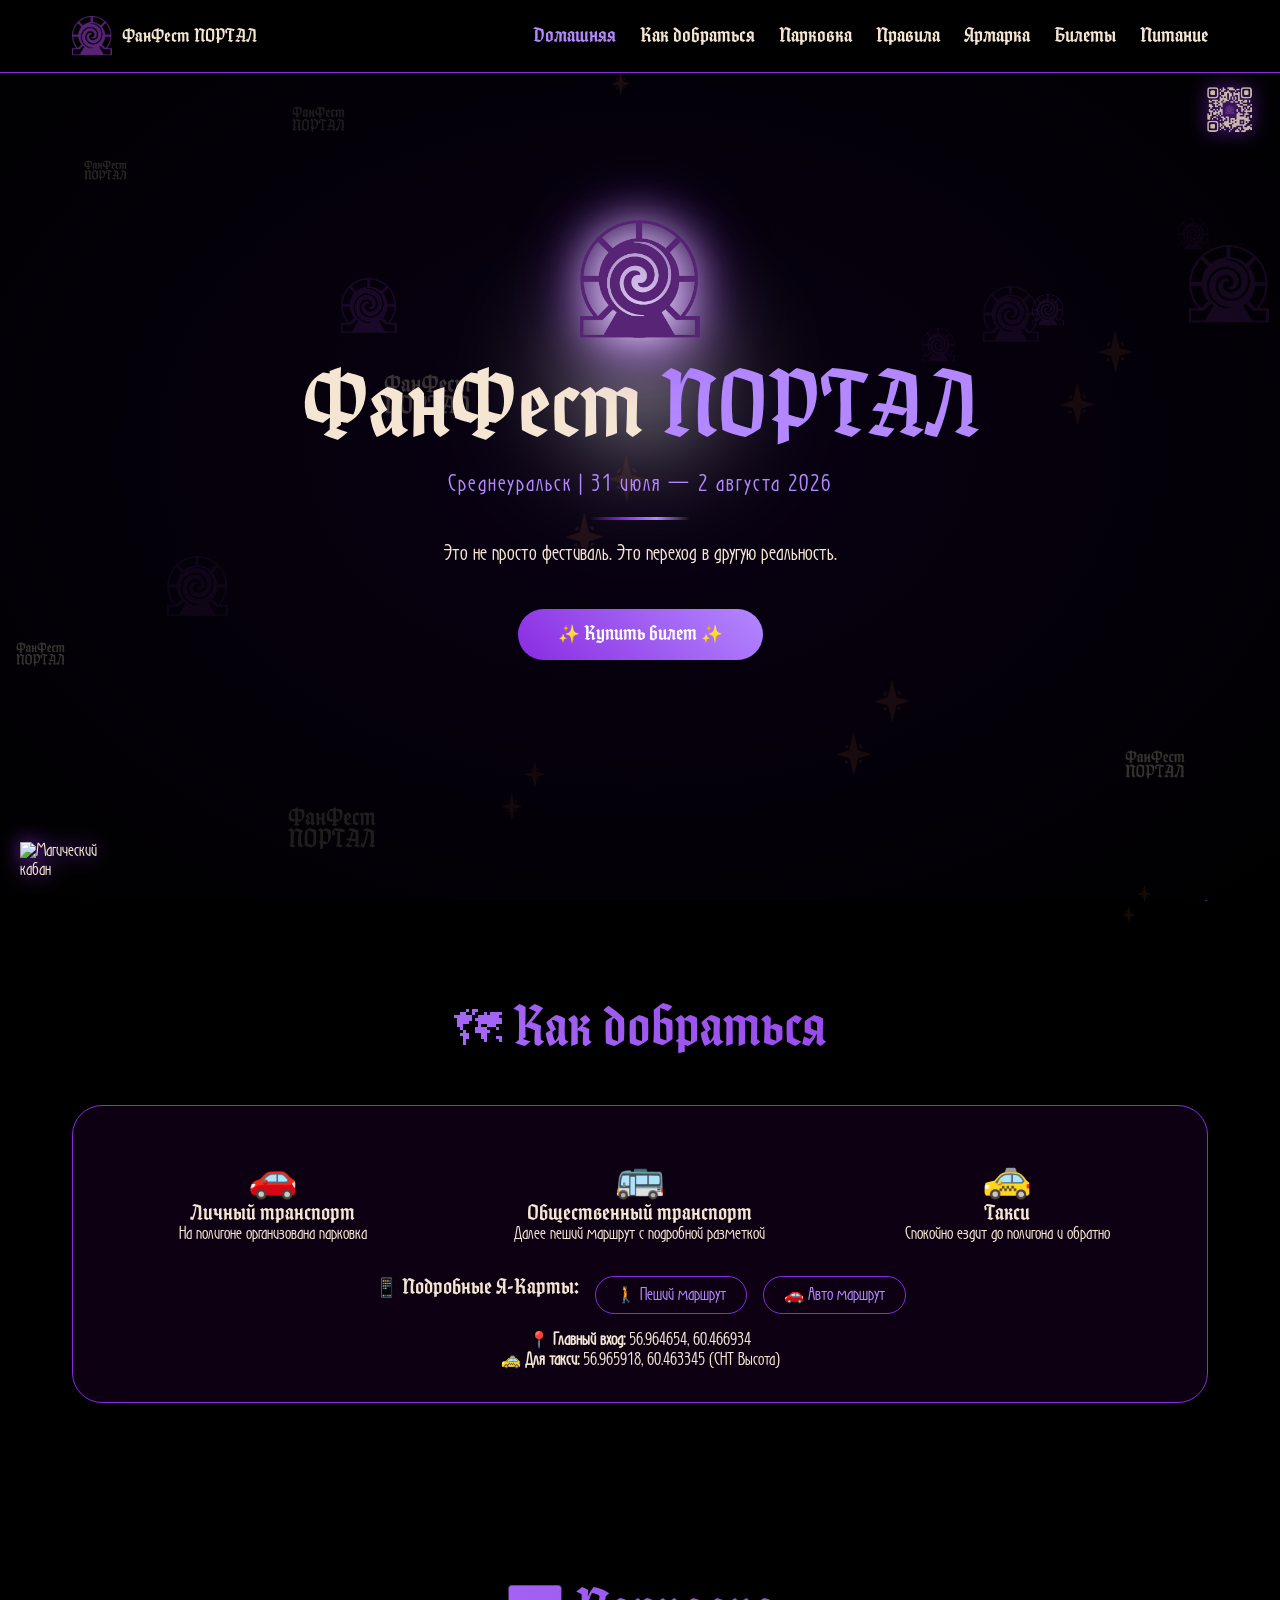
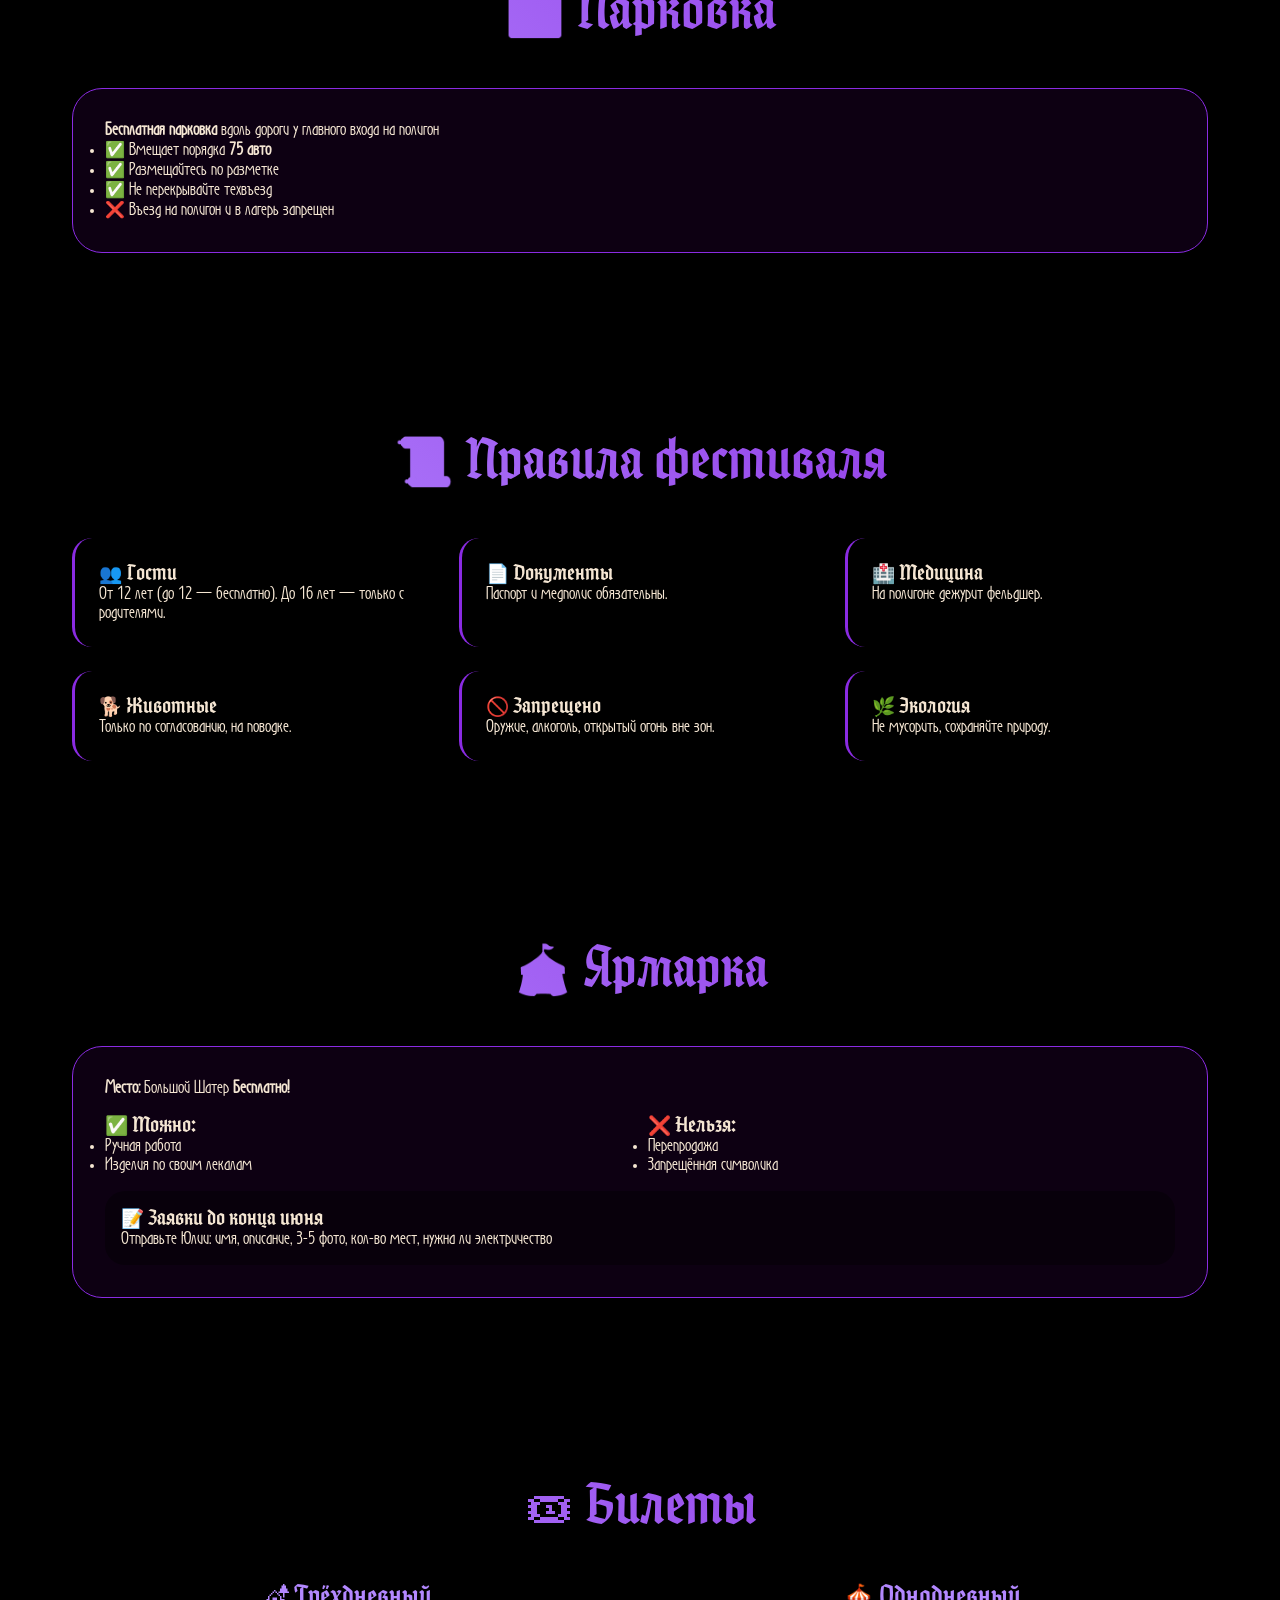
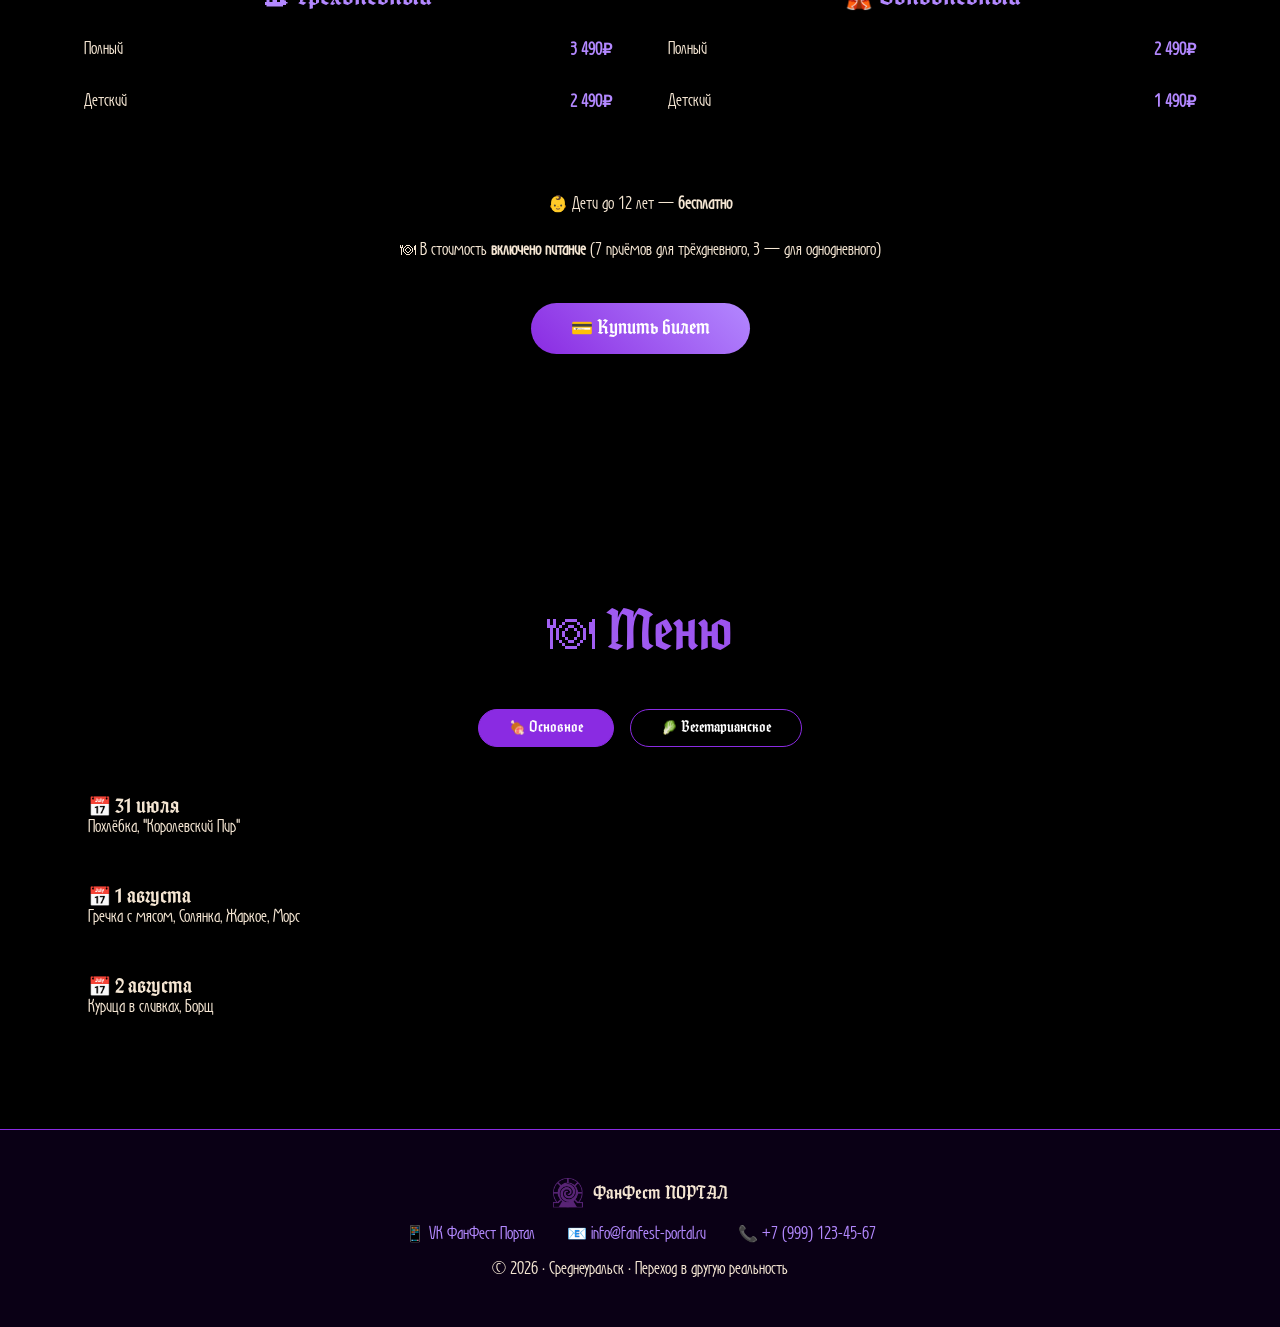
==== index.html @ 08ec0066 "Add files via upload" ====
<!DOCTYPE html>
<html lang="ru">
<head>
    <meta charset="UTF-8">
    <meta name="viewport" content="width=device-width, initial-scale=1.0, user-scalable=yes">
    <title>ФанФест ПОРТАЛ | Фестиваль в Среднеуральске</title>
    <meta name="description" content="ФанФест ПОРТАЛ — фестиваль в Среднеуральске. 31 июля — 2 августа 2026. Магия, порталы, музыка, еда и невероятная атмосфера.">
    <meta name="keywords" content="фестиваль, Среднеуральск, портал, магия, ФанФест">
    <link rel="stylesheet" href="CSS/style.css">
    <link href="https://fonts.googleapis.com/css2?family=Cormorant+Garamond:wght@400;500;600;700&family=UnifrakturMaguntia&display=swap" rel="stylesheet">
    <link rel="icon" type="image/png" href="img/portal.png">
    <!-- Защита от кражи домена (с поддержкой localhost) -->
    <link href="https://laarcobaleno-bot.github.io/fanfest-portal/" rel="canonical">
    <script>
        const hostname = location.hostname;
        if (hostname !== 'laarcobaleno-bot.github.io' &&
            hostname !== 'fanfest-portal.ru' &&
            hostname !== 'localhost' &&
            !hostname.startsWith('127.0.0.1')) {
            window.location.href = 'https://laarcobaleno-bot.github.io/fanfest-portal/';
        }
    </script>
</head>
<body>

    <!-- НАВИГАЦИЯ -->
    <nav class="navbar">
        <div class="nav-container">
            <div class="logo">
                <img src="img/portal.png" alt="ФанФест ПОРТАЛ" class="logo-img" id="nav-logo">
                <span>ФанФест ПОРТАЛ</span>
            </div>
            <ul class="nav-menu">
                <li><a href="#home" class="nav-link active">Домашняя</a></li>
                <li><a href="#how-to-get" class="nav-link">Как добраться</a></li>
                <li><a href="#parking" class="nav-link">Парковка</a></li>
                <li><a href="#rules" class="nav-link">Правила</a></li>
                <li><a href="#fair" class="nav-link">Ярмарка</a></li>
                <li><a href="#tickets" class="nav-link">Билеты</a></li>
                <li><a href="#menu" class="nav-link">Питание</a></li>
            </ul>
            <div class="hamburger">
                <span></span><span></span><span></span>
            </div>
        </div>
    </nav>

    <main>
        <!-- ГЛАВНЫЙ ЭКРАН С ПОРТАЛОМ -->
        <section id="home" class="section hero-section">
            <div class="portal-glow-bg"></div>
            <div class="container">
                <div class="hero-content">
                    <img src="img/portal.png" alt="ФанФест ПОРТАЛ" class="hero-logo" id="hero-logo">
                    <h1 class="gothic-title">ФанФест <span class="neon">ПОРТАЛ</span></h1>
                    <p class="subtitle">Среднеуральск | 31 июля — 2 августа 2026</p>
                    <div class="magic-line"></div>
                    <p class="description">Это не просто фестиваль. Это переход в другую реальность.</p>
                    <a href="https://сплавимвсех.рф/ank_pm" target="_blank" class="cta-btn">✨ Купить билет ✨</a>
                </div>
            </div>
        </section>

        <!-- КАК ДОБРАТЬСЯ -->
        <section id="how-to-get" class="section">
            <div class="container">
                <h2 class="section-title">🗺 Как добраться</h2>
                <div class="content-card">
                    <div class="transport-grid">
                        <div class="transport-item"><div class="transport-icon">🚗</div><h3>Личный транспорт</h3><p>На полигоне организована парковка</p></div>
                        <div class="transport-item"><div class="transport-icon">🚌</div><h3>Общественный транспорт</h3><p>Далее пеший маршрут с подробной разметкой</p></div>
                        <div class="transport-item"><div class="transport-icon">🚕</div><h3>Такси</h3><p>Спокойно ездит до полигона и обратно</p></div>
                    </div>
                    <div class="map-links">
                        <h3>📱 Подробные Я-Карты:</h3>
                        <a href="https://yandex.ru/maps/?um=constructor%3Af1e83cdcfa0b4ee1eb1766f7b3470e3e419ff49a3742c79af5fab66ce17bb5e5&source=constructorLink" target="_blank" class="map-link">🚶 Пеший маршрут</a>
                        <a href="https://yandex.ru/maps/?um=constructor%3Ab1f1d79fec8620eb3f8fee973d7af1df5fb7c4dfa31701912e10fffa608b0370&source=constructorLink" target="_blank" class="map-link">🚗 Авто маршрут</a>
                    </div>
                    <div class="coordinates">
                        <p><strong>📍 Главный вход:</strong> 56.964654, 60.466934</p>
                        <p><strong>🚕 Для такси:</strong> 56.965918, 60.463345 (СНТ Высота)</p>
                    </div>
                </div>
            </div>
        </section>

        <!-- ПАРКОВКА -->
        <section id="parking" class="section">
            <div class="container">
                <h2 class="section-title">🅿️ Парковка</h2>
                <div class="content-card">
                    <p class="parking-free"><strong>Бесплатная парковка</strong> вдоль дороги у главного входа на полигон</p>
                    <ul class="parking-rules">
                        <li>✅ Вмещает порядка <strong>75 авто</strong></li>
                        <li>✅ Размещайтесь по разметке</li>
                        <li>✅ Не перекрывайте техвъезд</li>
                        <li>❌ Въезд на полигон и в лагерь запрещен</li>
                    </ul>
                </div>
            </div>
        </section>

        <!-- ПРАВИЛА -->
        <section id="rules" class="section">
            <div class="container">
                <h2 class="section-title">📜 Правила фестиваля</h2>
                <div class="rules-grid">
                    <div class="rule-category"><h3>👥 Гости</h3><p>От 12 лет (до 12 — бесплатно). До 16 лет — только с родителями.</p></div>
                    <div class="rule-category"><h3>📄 Документы</h3><p>Паспорт и медполис обязательны.</p></div>
                    <div class="rule-category"><h3>🏥 Медицина</h3><p>На полигоне дежурит фельдшер.</p></div>
                    <div class="rule-category"><h3>🐕 Животные</h3><p>Только по согласованию, на поводке.</p></div>
                    <div class="rule-category"><h3>🚫 Запрещено</h3><p>Оружие, алкоголь, открытый огонь вне зон.</p></div>
                    <div class="rule-category"><h3>🌿 Экология</h3><p>Не мусорить, сохраняйте природу.</p></div>
                </div>
            </div>
        </section>

        <!-- ЯРМАРКА -->
        <section id="fair" class="section">
            <div class="container">
                <h2 class="section-title">🎪 Ярмарка</h2>
                <div class="content-card">
                    <p><strong>Место:</strong> Большой Шатер <strong>Бесплатно!</strong></p>
                    <div class="fair-rules">
                        <div><h3>✅ Можно:</h3><ul><li>Ручная работа</li><li>Изделия по своим лекалам</li></ul></div>
                        <div><h3>❌ Нельзя:</h3><ul><li>Перепродажа</li><li>Запрещённая символика</li></ul></div>
                    </div>
                    <div class="fair-apply">
                        <h3>📝 Заявки до конца июня</h3>
                        <p>Отправьте Юлии: имя, описание, 3-5 фото, кол-во мест, нужна ли электричество</p>
                    </div>
                </div>
            </div>
        </section>

        <!-- БИЛЕТЫ -->
        <section id="tickets" class="section">
            <div class="container">
                <h2 class="section-title">🎟 Билеты</h2>
                <div class="tickets-container">
                    <div class="ticket-type">
                        <h3>🏕 Трёхдневный</h3>
                        <div class="ticket-card"><span>Полный</span><span class="price">3 490₽</span></div>
                        <div class="ticket-card"><span>Детский</span><span class="price">2 490₽</span></div>
                    </div>
                    <div class="ticket-type">
                        <h3>🎪 Однодневный</h3>
                        <div class="ticket-card"><span>Полный</span><span class="price">2 490₽</span></div>
                        <div class="ticket-card"><span>Детский</span><span class="price">1 490₽</span></div>
                    </div>
                </div>
                <div class="payment-info">
                    <p>👶 Дети до 12 лет — <strong>бесплатно</strong></p>
                    <p>🍽 В стоимость <strong>включено питание</strong> (7 приёмов для трёхдневного, 3 — для однодневного)</p>
                    <a href="https://сплавимвсех.рф/ank_pm" target="_blank" class="buy-btn">💳 Купить билет</a>
                </div>
            </div>
        </section>

        <!-- ПИТАНИЕ -->
        <section id="menu" class="section">
            <div class="container">
                <h2 class="section-title">🍽 Меню</h2>
                <div class="menu-tabs">
                    <button class="tab-btn active" onclick="showTab('common')">🍖 Основное</button>
                    <button class="tab-btn" onclick="showTab('veggie')">🥬 Вегетарианское</button>
                </div>
                <div id="common-menu" class="menu-content active">
                    <div class="menu-day"><h3>📅 31 июля</h3><p>Похлёбка, "Королевский Пир"</p></div>
                    <div class="menu-day"><h3>📅 1 августа</h3><p>Гречка с мясом, Солянка, Жаркое, Морс</p></div>
                    <div class="menu-day"><h3>📅 2 августа</h3><p>Курица в сливках, Борщ</p></div>
                </div>
                <div id="veggie-menu" class="menu-content">
                    <div class="menu-day"><h3>📅 31 июля</h3><p>Минестроне, "Королевский Пир"</p></div>
                    <div class="menu-day"><h3>📅 1 августа</h3><p>Гречка с овощами, Фасолевый суп, Рагу, Морс</p></div>
                    <div class="menu-day"><h3>📅 2 августа</h3><p>Картофель с песто, Борщ вегетарианский</p></div>
                </div>
            </div>
        </section>
    </main>

    <footer class="footer">
        <div class="container">
            <div class="footer-content">
                <div class="footer-logo">
                    <img src="img/portal.png" alt="ФанФест ПОРТАЛ" class="footer-logo-img" id="footer-logo">
                    <span>ФанФест ПОРТАЛ</span>
                </div>
                <div class="footer-links">
                    <a href="https://vk.com/fun_fest_portal" target="_blank">📱 VK ФанФест Портал</a>
                    <a href="mailto:info@fanfest-portal.ru">📧 info@fanfest-portal.ru</a>
                    <a href="tel:+79991234567">📞 +7 (999) 123-45-67</a>
                </div>
                <div class="footer-copy">© 2026 · Среднеуральск · Переход в другую реальность</div>
            </div>
        </div>
    </footer>

    <!-- АУДИО -->
    <audio id="portalSound" src="sounds/portal.mp3" preload="auto"></audio>
    <audio id="hoverSound" src="sounds/hover.mp3" preload="auto"></audio>
    <audio id="clickSound" src="sounds/click.mp3" preload="auto"></audio>

    <!-- КАБАН (левый нижний угол) -->
    <div class="mascot-left">
        <img src="img/boar.png" id="boar" alt="Магический кабан">
        <div class="speech" id="speech">Эй… ты точно готов к порталу?</div>
    </div>

    <!-- QR2 (правый верхний угол, под навигацией) -->
    <div class="mascot-top-right">
        <a href="https://vk.com/fun_fest_portal" target="_blank" id="qr-link">
            <img src="img/qr2.png" id="qr-image" alt="QR код VK ФанФест Портал">
        </a>
        <div class="speech-qr" id="speech-qr">Нажми, чтобы перейти в VK ✨</div>
    </div>

    <script src="JS/script.js"></script>
</body>
</html>
---- CSS/style.css ----
/* ===== ПОДКЛЮЧЕНИЕ ШРИФТОВ ===== */
@font-face {
    font-family: 'Inkulinati';
    src: url('../fonts/Inkulinati-Regular.otf') format('opentype');
    font-weight: normal;
}

@font-face {
    font-family: 'Secession';
    src: url('../fonts/Secession.otf') format('opentype');
    font-weight: normal;
}

* {
    margin: 0;
    padding: 0;
    box-sizing: border-box;
}

body {
    font-family: 'Secession', 'Cormorant Garamond', serif;
    background: #000000;
    color: #f5e6d3;
    overflow-x: hidden;
}

/* ===== ЗАГОЛОВКИ ===== */
h1, h2, h3, .logo span, .footer-logo span, .nav-link, .cta-btn, .buy-btn, .tab-btn, .section-title {
    font-family: 'Inkulinati', 'UnifrakturMaguntia', cursive;
    font-weight: normal;
}

/* ===== ОТСТУПЫ ===== */
.hero-section {
    padding-top: 100px;
    padding-bottom: 100px;
}

section {
    scroll-margin-top: 100px;
}

.hero-content {
    margin-top: 40px;
    margin-bottom: 60px;
}

.description {
    margin-bottom: 30px;
}

.payment-info {
    margin-top: 40px;
    margin-bottom: 30px;
}

.payment-info p {
    margin-bottom: 20px;
    line-height: 1.6;
}

/* ===== ЛОГОТИП ===== */
.logo {
    display: flex;
    align-items: center;
    gap: 10px;
}

.logo-img {
    width: 40px;
    height: 40px;
    filter: none;
    animation: logoFloat 3s ease-in-out infinite;
    cursor: pointer;
}

.hero-logo {
    width: 120px;
    height: 120px;
    margin: 0 auto 20px;
    display: block;
    filter: drop-shadow(0 0 20px #ffffff) drop-shadow(0 0 30px #8a2be2);
    animation: heroLogoPulse 2s ease-in-out infinite;
    cursor: pointer;
}

.footer-logo-img {
    width: 30px;
    height: 30px;
    filter: none;
    cursor: pointer;
}

@keyframes heroLogoPulse {
    0%, 100% { transform: scale(1); filter: drop-shadow(0 0 20px #ffffff) drop-shadow(0 0 30px #8a2be2); }
    50% { transform: scale(1.05); filter: drop-shadow(0 0 40px #ffffff) drop-shadow(0 0 50px #b388ff); }
}

@keyframes logoFloat {
    0%, 100% { transform: translateY(0); }
    50% { transform: translateY(-3px); }
}

/* Анимация мерцания при клике */
@keyframes logoGlowWhiteToPurple {
    0% { filter: drop-shadow(0 0 5px #fff) drop-shadow(0 0 10px #fff); transform: scale(1); }
    25% { filter: drop-shadow(0 0 15px #b388ff) drop-shadow(0 0 25px #8a2be2); transform: scale(1.05); }
    50% { filter: drop-shadow(0 0 25px #8a2be2) drop-shadow(0 0 40px #6a1b9a); transform: scale(1.08); }
    75% { filter: drop-shadow(0 0 15px #b388ff) drop-shadow(0 0 25px #8a2be2); transform: scale(1.05); }
    100% { filter: drop-shadow(0 0 5px #fff) drop-shadow(0 0 10px #fff); transform: scale(1); }
}

.logo-glow-animation {
    animation: logoGlowWhiteToPurple 2s ease-in-out forwards;
}

/* ===== НАВИГАЦИЯ ===== */
.navbar {
    position: fixed;
    top: 0;
    width: 100%;
    background: rgba(0, 0, 0, 0.95);
    backdrop-filter: blur(10px);
    z-index: 1000;
    border-bottom: 1px solid #8a2be2;
    padding: 1rem 0;
}

.nav-container {
    max-width: 1200px;
    margin: 0 auto;
    display: flex;
    justify-content: space-between;
    align-items: center;
    padding: 0 2rem;
}

.nav-menu {
    display: flex;
    list-style: none;
    gap: 1.5rem;
    flex-wrap: wrap;
}

.nav-link {
    color: #f5e6d3;
    text-decoration: none;
    transition: 0.3s;
    font-size: 1.1rem;
    text-shadow: none;
}

.nav-link:hover, .nav-link.active {
    color: #b388ff;
    text-shadow: none;
}

.hamburger {
    display: none;
    flex-direction: column;
    cursor: pointer;
}

.hamburger span {
    width: 25px;
    height: 3px;
    background: #b388ff;
    margin: 3px 0;
}

/* ===== HERO С ПОРТАЛОМ ===== */
.hero-section {
    position: relative;
    min-height: 100vh;
    display: flex;
    align-items: center;
    text-align: center;
    overflow: hidden;
    background: radial-gradient(ellipse at center, #0a0015 0%, #000000 100%);
}

.hero-section .container {
    position: relative;
    z-index: 2;
}

/* СВЕЧЕНИЕ ТОЛЬКО ПОД ПОРТАЛОМ */
.portal-glow-bg {
    position: absolute;
    top: 42%;
    left: 50%;
    width: 35vmin;
    height: 35vmin;
    transform: translate(-50%, -50%);

    background: radial-gradient(circle,
        rgba(255, 255, 255, 0.6) 0%,
        rgba(255, 255, 255, 0.25) 25%,
        rgba(255, 255, 255, 0.08) 45%,
        transparent 70%);

    border-radius: 50%;
    filter: blur(40px);
    animation: portalWhitePulse 3s ease-in-out infinite;
    z-index: 0;
    pointer-events: none;
}

@keyframes portalWhitePulse {
    0% {
        opacity: 0.5;
        transform: translate(-50%, -50%) scale(1);
    }
    50% {
        opacity: 0.65;
        transform: translate(-50%, -50%) scale(1.05);
    }
    100% {
        opacity: 0.5;
        transform: translate(-50%, -50%) scale(1);
    }
}

/* ===== КНОПКИ ===== */
.cta-btn, .buy-btn {
    background: linear-gradient(45deg, #8a2be2, #b388ff);
    border: none;
    padding: 15px 40px;
    font-size: 1.1rem;
    border-radius: 50px;
    color: white;
    cursor: pointer;
    margin-top: 20px;
    margin-bottom: 20px;
    transition: 0.3s;
    display: inline-block;
    text-decoration: none;
    box-shadow: none;
}

.cta-btn:hover, .buy-btn:hover {
    transform: scale(1.05);
    box-shadow: 0 0 30px #8a2be2;
}

/* ===== ТЕКСТ ===== */
.gothic-title {
    font-size: clamp(2.5rem, 8vw, 5rem);
    margin-bottom: 1rem;
    text-shadow: none;
}

.neon {
    color: #b388ff;
    text-shadow: none;
}

.subtitle {
    font-size: 1.3rem;
    color: #b388ff;
    letter-spacing: 2px;
    text-shadow: none;
}

.magic-line {
    width: 100px;
    height: 3px;
    background: linear-gradient(90deg, transparent, #8a2be2, #b388ff, transparent);
    margin: 20px auto;
}

.description {
    font-size: 1.2rem;
    max-width: 600px;
    margin: 0 auto 20px auto;
    line-height: 1.5;
    text-shadow: none;
}

.section-title {
    font-size: 3rem;
    text-align: center;
    margin-bottom: 3rem;
    background: linear-gradient(45deg, #b388ff, #8a2be2);
    -webkit-background-clip: text;
    background-clip: text;
    color: transparent;
    text-shadow: none;
}

/* ===== КАРТОЧКИ ===== */
.container {
    max-width: 1200px;
    margin: 0 auto;
    padding: 0 2rem;
}

.section {
    padding: 100px 0 80px;
}

.content-card {
    background: rgba(26, 0, 37, 0.5);
    backdrop-filter: blur(10px);
    border-radius: 30px;
    padding: 2rem;
    border: 1px solid #8a2be2;
    box-shadow: none;
}

.transport-grid {
    display: grid;
    grid-template-columns: repeat(auto-fit, minmax(200px, 1fr));
    gap: 2rem;
}

.transport-item {
    text-align: center;
    padding: 1rem;
    box-shadow: none;
}

.transport-icon {
    font-size: 2.5rem;
}

.map-links {
    display: flex;
    gap: 1rem;
    justify-content: center;
    margin: 1rem 0;
    flex-wrap: wrap;
}

.map-link {
    color: #b388ff;
    text-decoration: none;
    padding: 8px 20px;
    border: 1px solid #8a2be2;
    border-radius: 30px;
    transition: 0.3s;
    box-shadow: none;
}

.map-link:hover {
    background: #8a2be2;
    color: white;
    box-shadow: 0 0 15px #8a2be2;
}

.coordinates {
    text-align: center;
    margin-top: 1rem;
}

.rules-grid {
    display: grid;
    grid-template-columns: repeat(auto-fit, minmax(280px, 1fr));
    gap: 1.5rem;
}

.rule-category {
    background: rgba(0,0,0,0.5);
    padding: 1.5rem;
    border-radius: 20px;
    border-left: 3px solid #8a2be2;
    transition: all 0.3s ease;
    box-shadow: none;
}

.rule-category:hover {
    transform: translateX(5px);
    border-left-color: #b388ff;
}

.fair-rules {
    display: grid;
    grid-template-columns: 1fr 1fr;
    gap: 1rem;
    margin: 1rem 0;
}

.fair-apply {
    background: rgba(0,0,0,0.4);
    padding: 1rem;
    border-radius: 20px;
    margin-top: 1rem;
}

.tickets-container {
    display: grid;
    grid-template-columns: repeat(auto-fit, minmax(250px, 1fr));
    gap: 2rem;
}

.ticket-type h3 {
    text-align: center;
    margin-bottom: 1rem;
    color: #b388ff;
    font-size: 1.5rem;
}

.ticket-card {
    display: flex;
    justify-content: space-between;
    padding: 12px;
    background: rgba(0,0,0,0.5);
    margin: 8px 0;
    border-radius: 12px;
    transition: all 0.3s ease;
    box-shadow: none;
}

.ticket-card:hover {
    background: rgba(138, 43, 226, 0.2);
    transform: translateX(5px);
}

.price {
    color: #b388ff;
    font-weight: bold;
}

.payment-info {
    text-align: center;
    margin-top: 40px;
    padding: 20px;
    background: rgba(0,0,0,0.3);
    border-radius: 20px;
}

.menu-tabs {
    display: flex;
    justify-content: center;
    gap: 1rem;
    margin-bottom: 2rem;
}

.tab-btn {
    background: none;
    border: 1px solid #8a2be2;
    padding: 10px 30px;
    border-radius: 30px;
    color: white;
    cursor: pointer;
    box-shadow: none;
}

.tab-btn.active {
    background: #8a2be2;
}

.menu-content {
    display: none;
}

.menu-content.active {
    display: block;
}

.menu-day {
    background: rgba(0,0,0,0.5);
    padding: 1rem;
    margin: 1rem 0;
    border-radius: 20px;
}

/* ===== ФУТЕР ===== */
.footer {
    background: #0a0015;
    padding: 3rem 0;
    text-align: center;
    border-top: 1px solid #8a2be2;
}

.footer-logo {
    display: flex;
    align-items: center;
    justify-content: center;
    gap: 10px;
    margin-bottom: 1rem;
}

.footer-links {
    display: flex;
    justify-content: center;
    gap: 2rem;
    margin: 1rem 0;
    flex-wrap: wrap;
}

.footer-links a {
    color: #b388ff;
    text-decoration: none;
}

/* ===== КАБАН (левый нижний угол) ===== */
.mascot-left {
    position: fixed;
    bottom: 20px;
    left: 20px;
    z-index: 999;
    display: flex;
    flex-direction: column;
    align-items: center;
}

#boar {
    width: 100px;
    animation: floatBoar 3s ease-in-out infinite;
    cursor: pointer;
    filter: drop-shadow(0 0 10px #8a2be2);
}

@keyframes floatBoar {
    0%, 100% { transform: translateY(0); }
    50% { transform: translateY(-10px); }
}

.speech {
    background: rgba(0,0,0,0.9);
    border: 1px solid #8a2be2;
    padding: 8px 12px;
    border-radius: 15px;
    margin-top: 10px;
    font-size: 12px;
    max-width: 180px;
    text-align: center;
    display: none;
    box-shadow: 0 0 10px #8a2be2;
}

/* ===== QR2 (правый верхний угол) ===== */
.mascot-top-right {
    position: fixed;
    top: 80px;
    right: 20px;
    z-index: 998;
    display: flex;
    flex-direction: column;
    align-items: center;
}

#qr-image {
    width: 60px;
    height: auto;
    cursor: pointer;
    transition: all 0.3s ease;
    filter: drop-shadow(0 0 10px #8a2be2);
    animation: floatQR 3s ease-in-out infinite;
}

#qr-image:hover {
    transform: scale(1.1);
    filter: drop-shadow(0 0 15px #b388ff);
}

@keyframes floatQR {
    0%, 100% { transform: translateY(0); }
    50% { transform: translateY(-8px); }
}

.speech-qr {
    background: rgba(0,0,0,0.9);
    border: 1px solid #8a2be2;
    padding: 6px 10px;
    border-radius: 15px;
    margin-top: 8px;
    font-size: 11px;
    max-width: 150px;
    text-align: center;
    display: none;
    box-shadow: 0 0 10px #8a2be2;
}

/* ===== ПЛАВАЮЩИЕ ОБЪЕКТЫ ===== */
.floating-objects {
    position: fixed;
    width: 100%;
    height: 100%;
    pointer-events: none;
    z-index: 0;
    top: 0;
    left: 0;
}

.floating-objects img {
    position: absolute;
    opacity: 0.15;
    animation: floatObj 15s infinite ease-in-out;
}

@keyframes floatObj {
    0% { transform: translateY(0) rotate(0deg); }
    50% { transform: translateY(-30px) rotate(180deg); }
    100% { transform: translateY(0) rotate(360deg); }
}

/* ===== КНОПКА НАВЕРХ ===== */
#scroll-top-btn {
    position: fixed;
    bottom: 140px;
    left: 20px;
    width: 50px;
    height: 50px;
    border-radius: 50%;
    background: linear-gradient(45deg, #8a2be2, #b388ff);
    border: none;
    color: white;
    font-size: 24px;
    cursor: pointer;
    opacity: 0;
    visibility: hidden;
    transition: all 0.3s;
    z-index: 998;
    box-shadow: 0 0 15px #8a2be2;
    display: flex;
    align-items: center;
    justify-content: center;
}

#scroll-top-btn:hover {
    transform: scale(1.1);
    box-shadow: 0 0 25px #b388ff;
}

/* ===== АДАПТИВ ===== */
@media (max-width: 768px) {
    .hamburger {
        display: flex;
    }

    .nav-menu {
        position: fixed;
        left: -100%;
        top: 70px;
        flex-direction: column;
        background: rgba(0,0,0,0.95);
        width: 100%;
        text-align: center;
        transition: 0.3s;
        padding: 2rem;
    }

    .nav-menu.active {
        left: 0;
    }

    .fair-rules {
        grid-template-columns: 1fr;
    }

    .section-title {
        font-size: 2rem;
    }

    .hero-logo {
        width: 80px;
        height: 80px;
    }

    .hero-section {
        padding-top: 120px;
    }

    .hero-content {
        margin-top: 60px;
    }

    .cta-btn, .buy-btn {
        margin-top: 30px;
        padding: 12px 25px;
        font-size: 0.95rem;
    }

    .mascot-left {
        bottom: 10px;
        left: 10px;
    }

    #boar {
        width: 70px;
    }

    .mascot-top-right {
        top: 60px;
        right: 10px;
    }

    #qr-image {
        width: 45px;
    }

    .speech-qr {
        font-size: 9px;
        max-width: 120px;
    }

    #scroll-top-btn {
        bottom: 100px;
        left: 10px;
        width: 40px;
        height: 40px;
        font-size: 18px;
    }

    .speech {
        font-size: 10px;
        max-width: 150px;
    }

    .payment-info {
        margin-top: 30px;
        padding: 15px;
    }

    .payment-info p {
        font-size: 0.9rem;
    }
}

@media (max-width: 480px) {
    .hero-section {
        padding-top: 140px;
    }

    .description {
        font-size: 1rem;
    }

    .cta-btn, .buy-btn {
        padding: 10px 20px;
        font-size: 0.9rem;
    }

    .payment-info p {
        font-size: 0.85rem;
    }
}
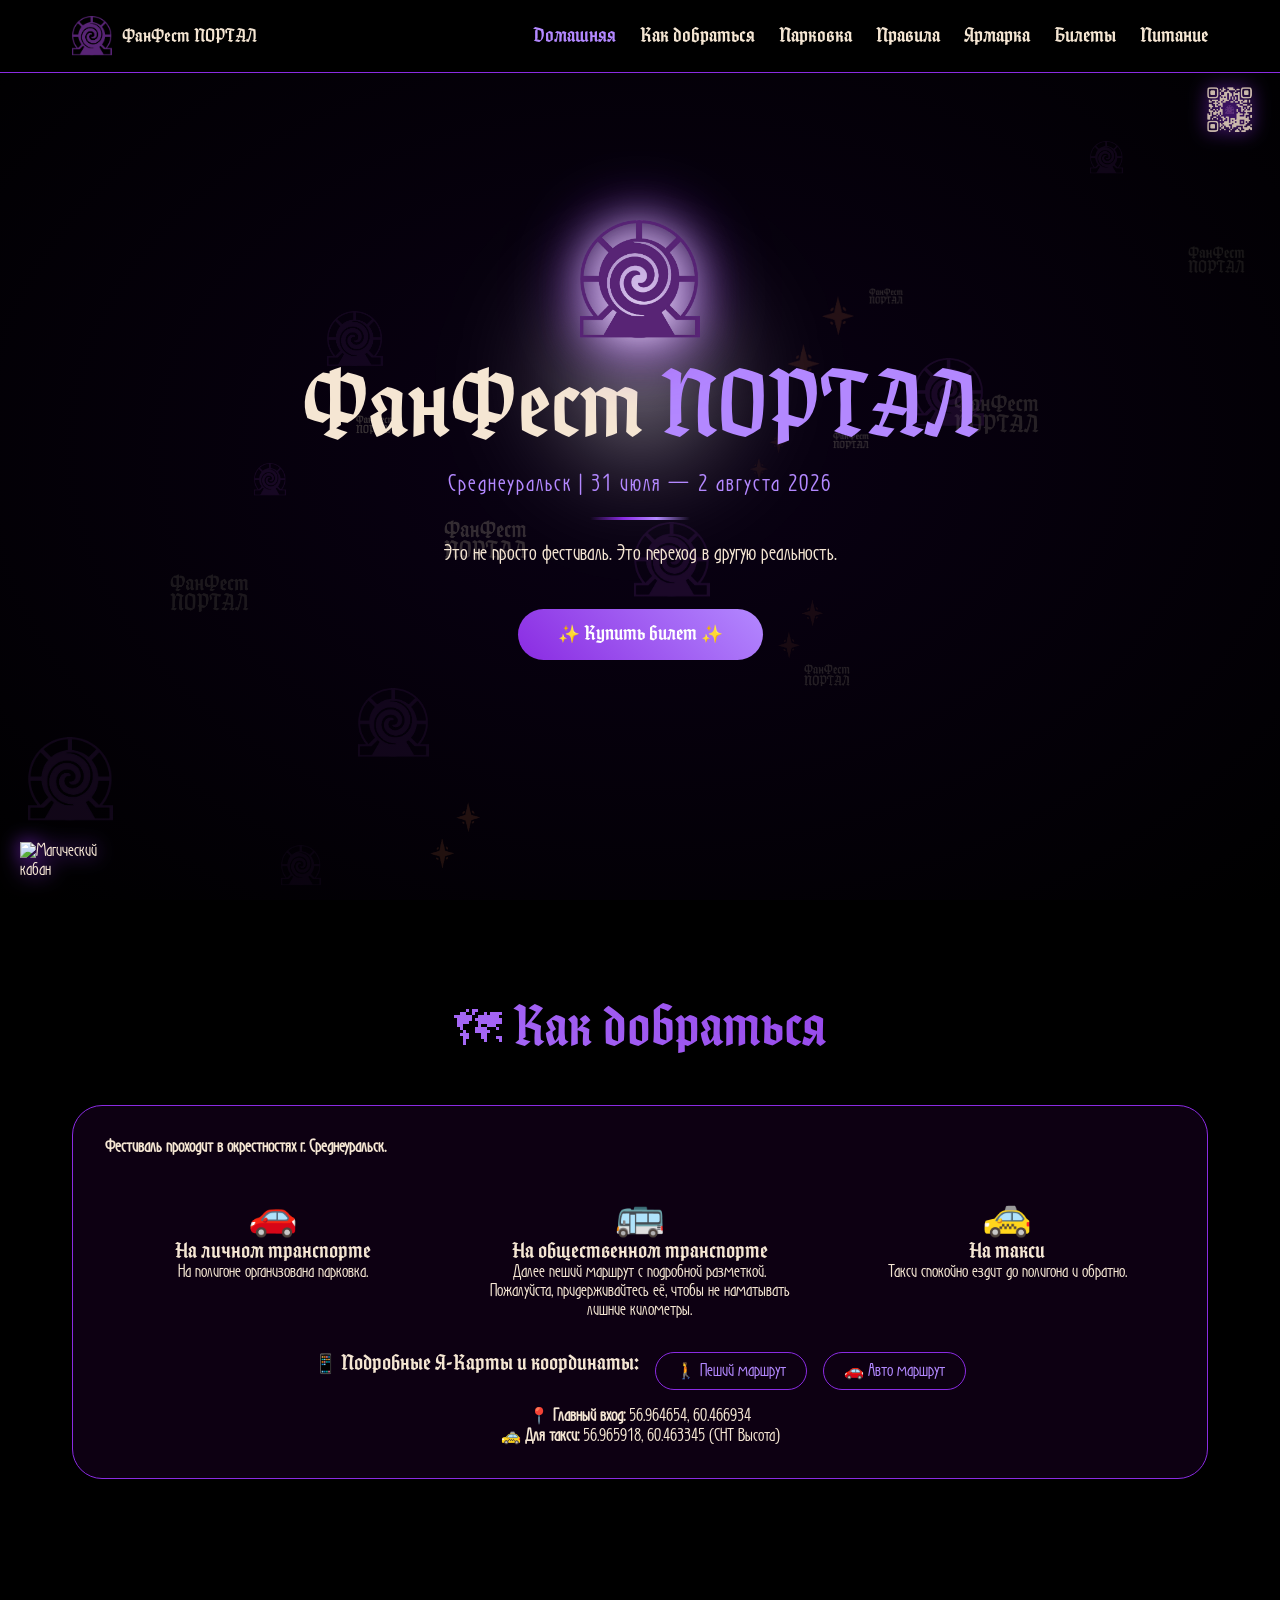
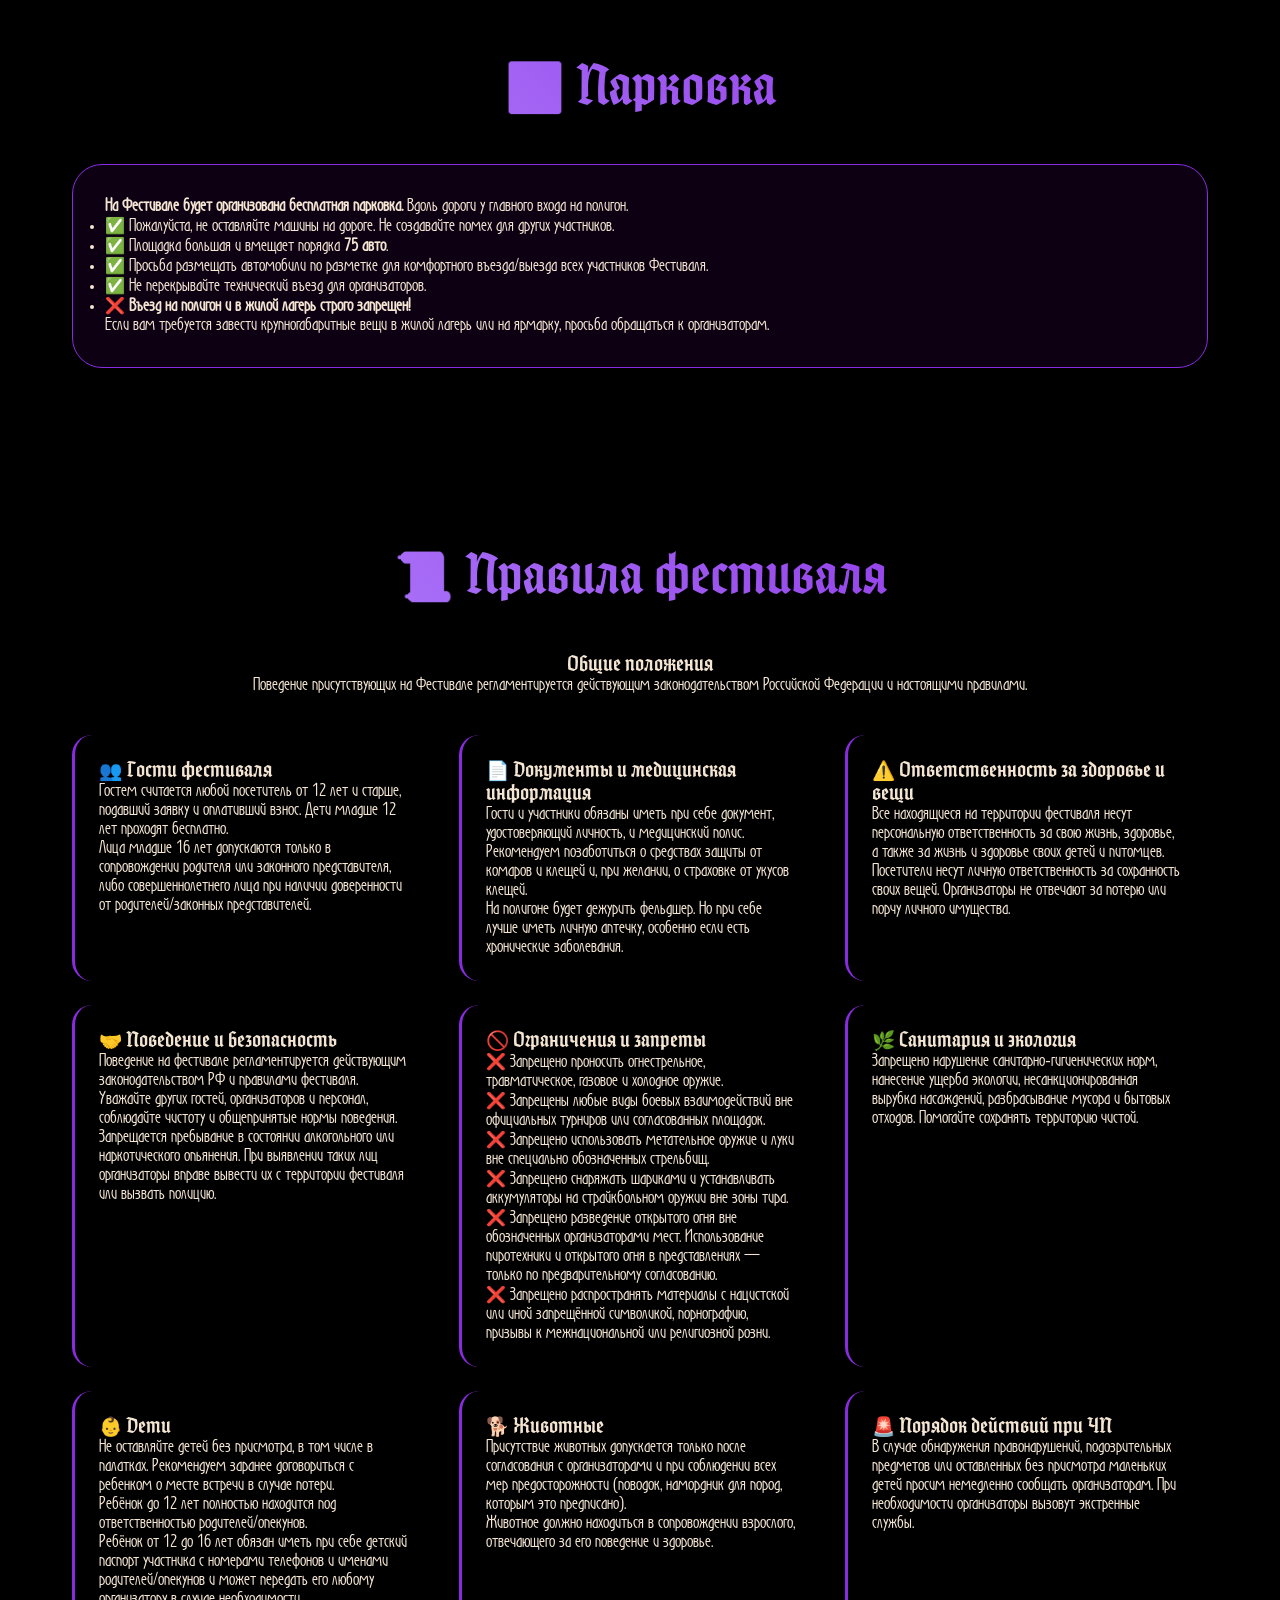
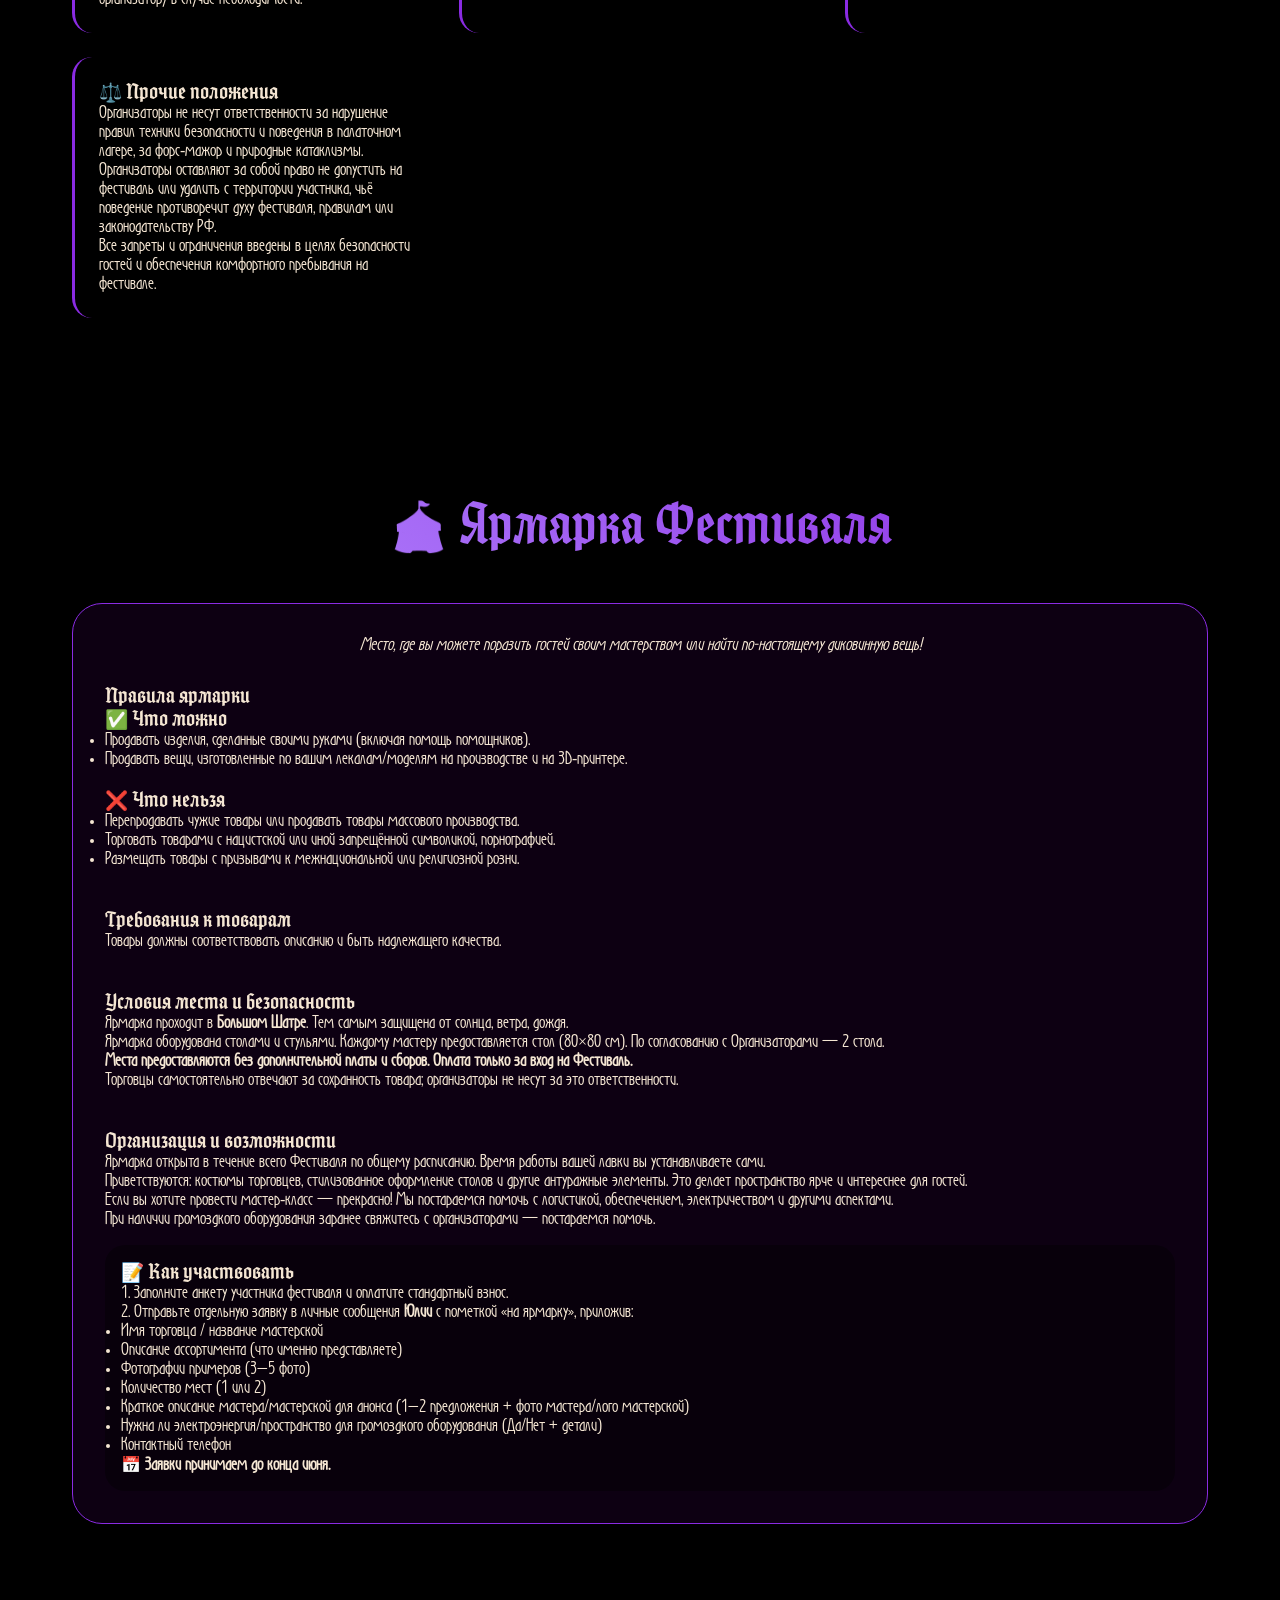
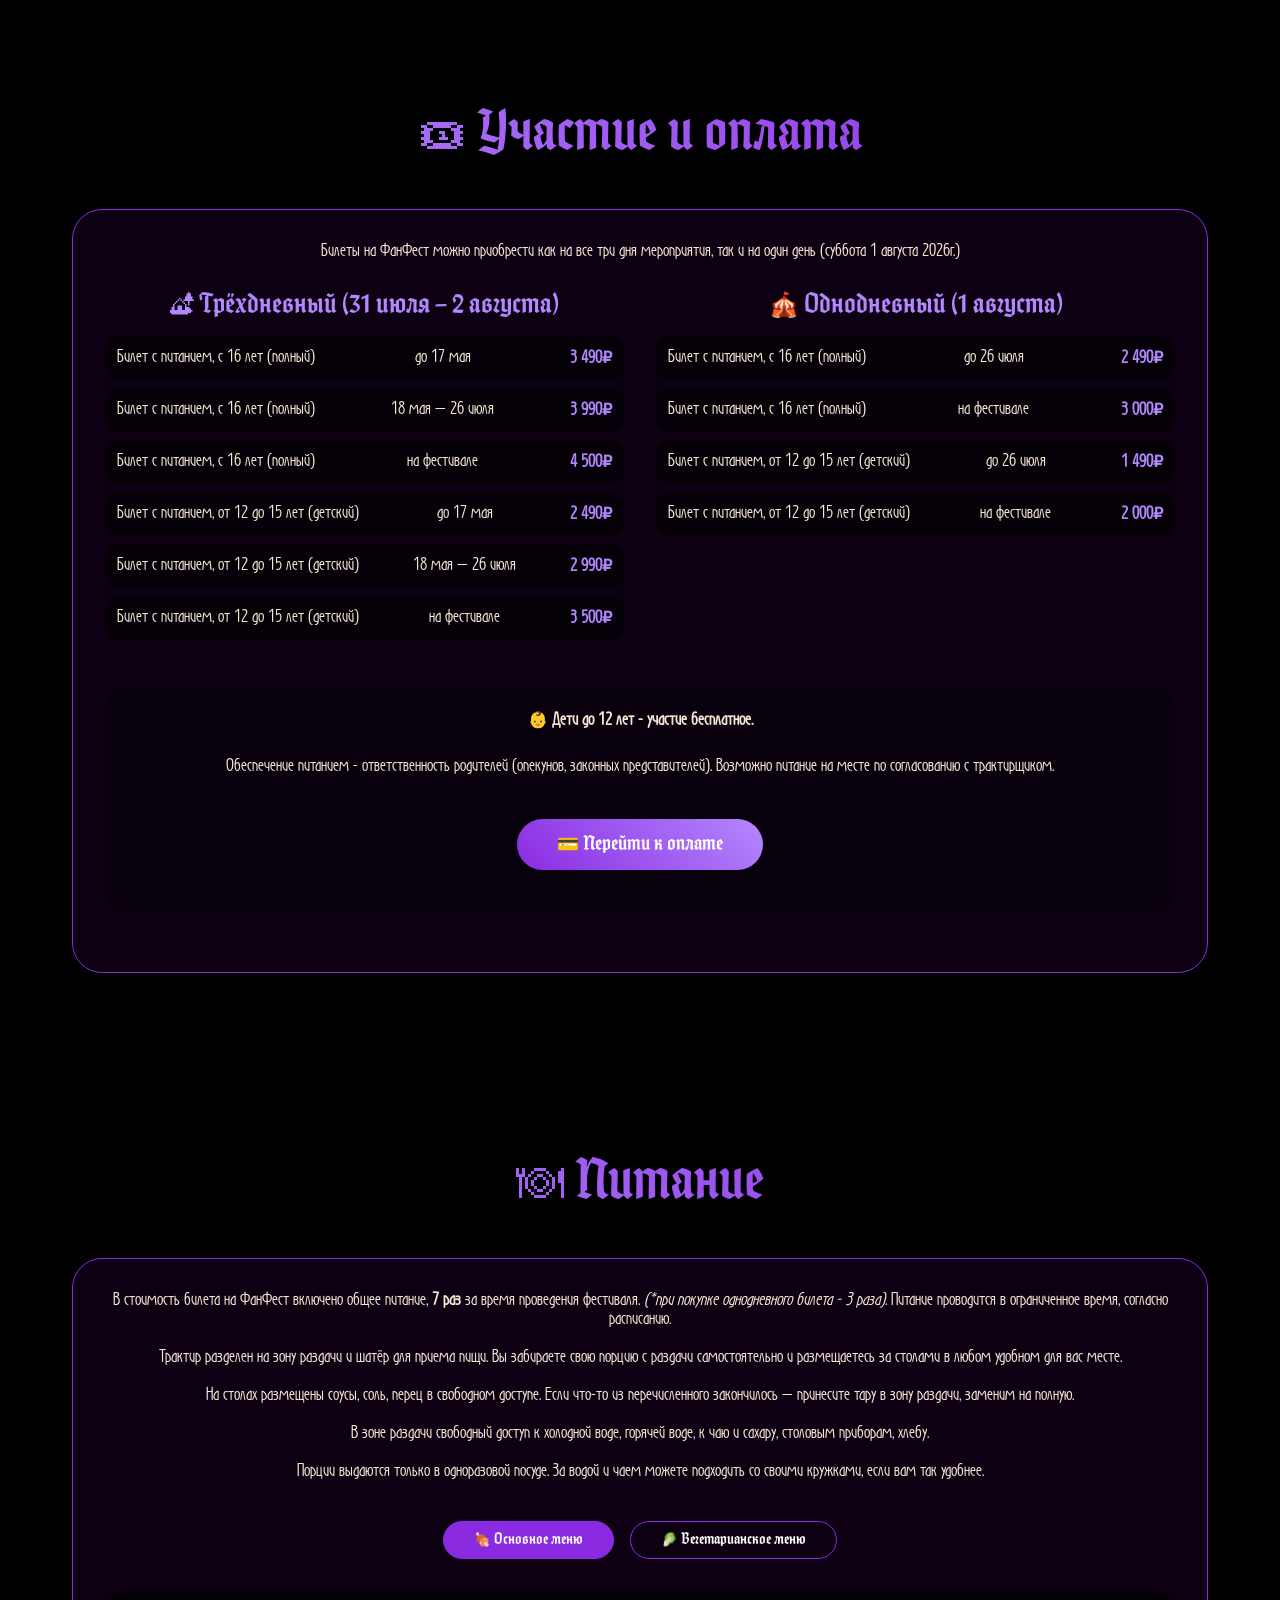
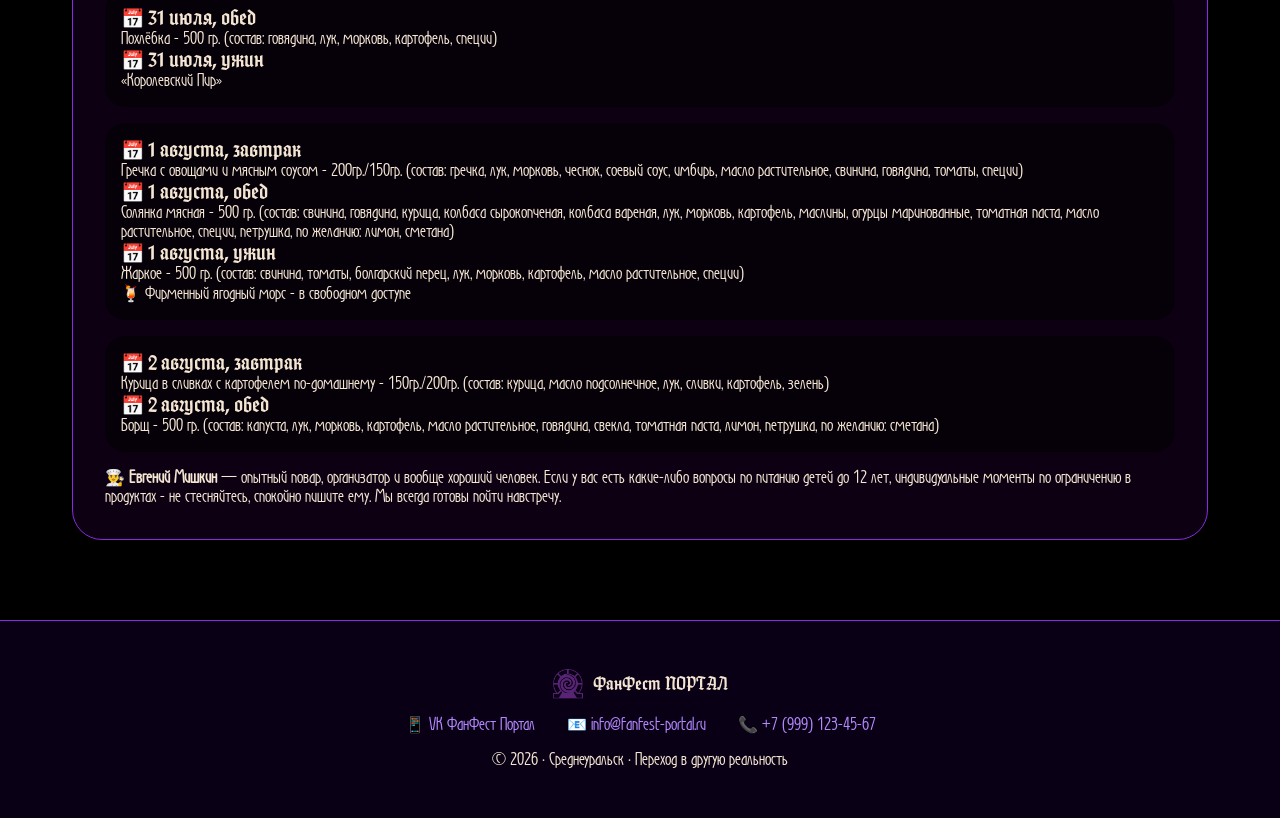
==== commit f42072b7: "Add files via upload" ====
--- a/index.html
+++ b/index.html
@@ -61,21 +61,37 @@
             </div>
         </section>
 
-        <!-- КАК ДОБРАТЬСЯ -->
+        <!-- ===== КАК ДОБРАТЬСЯ (ПОЛНАЯ ИНФОРМАЦИЯ) ===== -->
         <section id="how-to-get" class="section">
             <div class="container">
                 <h2 class="section-title">🗺 Как добраться</h2>
                 <div class="content-card">
+                    <p><strong>Фестиваль проходит в окрестностях г. Среднеуральск.</strong></p>
+                    <br>
                     <div class="transport-grid">
-                        <div class="transport-item"><div class="transport-icon">🚗</div><h3>Личный транспорт</h3><p>На полигоне организована парковка</p></div>
-                        <div class="transport-item"><div class="transport-icon">🚌</div><h3>Общественный транспорт</h3><p>Далее пеший маршрут с подробной разметкой</p></div>
-                        <div class="transport-item"><div class="transport-icon">🚕</div><h3>Такси</h3><p>Спокойно ездит до полигона и обратно</p></div>
-                    </div>
+                        <div class="transport-item">
+                            <div class="transport-icon">🚗</div>
+                            <h3>На личном транспорте</h3>
+                            <p>На полигоне организована парковка.</p>
+                        </div>
+                        <div class="transport-item">
+                            <div class="transport-icon">🚌</div>
+                            <h3>На общественном транспорте</h3>
+                            <p>Далее пеший маршрут с подробной разметкой. Пожалуйста, придерживайтесь её, чтобы не наматывать лишние километры.</p>
+                        </div>
+                        <div class="transport-item">
+                            <div class="transport-icon">🚕</div>
+                            <h3>На такси</h3>
+                            <p>Такси спокойно ездит до полигона и обратно.</p>
+                        </div>
+                    </div>
+
                     <div class="map-links">
-                        <h3>📱 Подробные Я-Карты:</h3>
+                        <h3>📱 Подробные Я-Карты и координаты:</h3>
                         <a href="https://yandex.ru/maps/?um=constructor%3Af1e83cdcfa0b4ee1eb1766f7b3470e3e419ff49a3742c79af5fab66ce17bb5e5&source=constructorLink" target="_blank" class="map-link">🚶 Пеший маршрут</a>
                         <a href="https://yandex.ru/maps/?um=constructor%3Ab1f1d79fec8620eb3f8fee973d7af1df5fb7c4dfa31701912e10fffa608b0370&source=constructorLink" target="_blank" class="map-link">🚗 Авто маршрут</a>
                     </div>
+
                     <div class="coordinates">
                         <p><strong>📍 Главный вход:</strong> 56.964654, 60.466934</p>
                         <p><strong>🚕 Для такси:</strong> 56.965918, 60.463345 (СНТ Высота)</p>
@@ -84,96 +100,275 @@
             </div>
         </section>
 
-        <!-- ПАРКОВКА -->
+        <!-- ===== ПАРКОВКА (ПОЛНАЯ ИНФОРМАЦИЯ) ===== -->
         <section id="parking" class="section">
             <div class="container">
                 <h2 class="section-title">🅿️ Парковка</h2>
                 <div class="content-card">
-                    <p class="parking-free"><strong>Бесплатная парковка</strong> вдоль дороги у главного входа на полигон</p>
+                    <p class="parking-free"><strong>На Фестивале будет организована бесплатная парковка.</strong> Вдоль дороги у главного входа на полигон.</p>
                     <ul class="parking-rules">
-                        <li>✅ Вмещает порядка <strong>75 авто</strong></li>
-                        <li>✅ Размещайтесь по разметке</li>
-                        <li>✅ Не перекрывайте техвъезд</li>
-                        <li>❌ Въезд на полигон и в лагерь запрещен</li>
+                        <li>✅ Пожалуйста, не оставляйте машины на дороге. Не создавайте помех для других участников.</li>
+                        <li>✅ Площадка большая и вмещает порядка <strong>75 авто</strong>.</li>
+                        <li>✅ Просьба размещать автомобили по разметке для комфортного въезда/выезда всех участников Фестиваля.</li>
+                        <li>✅ Не перекрывайте технический въезд для организаторов.</li>
+                        <li>❌ <strong>Въезд на полигон и в жилой лагерь строго запрещен!</strong></li>
                     </ul>
-                </div>
-            </div>
-        </section>
-
-        <!-- ПРАВИЛА -->
+                    <p class="parking-note">Если вам требуется завести крупногабаритные вещи в жилой лагерь или на ярмарку, просьба обращаться к организаторам.</p>
+                </div>
+            </div>
+        </section>
+
+                <!-- ===== ПРАВИЛА ФЕСТИВАЛЯ (ПОЛНАЯ ИНФОРМАЦИЯ) ===== -->
         <section id="rules" class="section">
             <div class="container">
                 <h2 class="section-title">📜 Правила фестиваля</h2>
+
+                <div class="rules-header">
+                    <h3 style="text-align: center;">Общие положения</h3>
+                    <p style="text-align: center; margin-bottom: 40px;">Поведение присутствующих на Фестивале регламентируется действующим законодательством Российской Федерации и настоящими правилами.</p>
+                </div>
+
                 <div class="rules-grid">
-                    <div class="rule-category"><h3>👥 Гости</h3><p>От 12 лет (до 12 — бесплатно). До 16 лет — только с родителями.</p></div>
-                    <div class="rule-category"><h3>📄 Документы</h3><p>Паспорт и медполис обязательны.</p></div>
-                    <div class="rule-category"><h3>🏥 Медицина</h3><p>На полигоне дежурит фельдшер.</p></div>
-                    <div class="rule-category"><h3>🐕 Животные</h3><p>Только по согласованию, на поводке.</p></div>
-                    <div class="rule-category"><h3>🚫 Запрещено</h3><p>Оружие, алкоголь, открытый огонь вне зон.</p></div>
-                    <div class="rule-category"><h3>🌿 Экология</h3><p>Не мусорить, сохраняйте природу.</p></div>
-                </div>
-            </div>
-        </section>
-
-        <!-- ЯРМАРКА -->
+                    <div class="rule-category">
+                        <h3>👥 Гости фестиваля</h3>
+                        <p>Гостем считается любой посетитель от 12 лет и старше, подавший заявку и оплативший взнос. Дети младше 12 лет проходят бесплатно.</p>
+                        <p>Лица младше 16 лет допускаются только в сопровождении родителя или законного представителя, либо совершеннолетнего лица при наличии доверенности от родителей/законных представителей.</p>
+                    </div>
+
+                    <div class="rule-category">
+                        <h3>📄 Документы и медицинская информация</h3>
+                        <p>Гости и участники обязаны иметь при себе документ, удостоверяющий личность, и медицинский полис.</p>
+                        <p>Рекомендуем позаботиться о средствах защиты от комаров и клещей и, при желании, о страховке от укусов клещей.</p>
+                        <p>На полигоне будет дежурить фельдшер. Но при себе лучше иметь личную аптечку, особенно если есть хронические заболевания.</p>
+                    </div>
+
+                    <div class="rule-category">
+                        <h3>⚠️ Ответственность за здоровье и вещи</h3>
+                        <p>Все находящиеся на территории фестиваля несут персональную ответственность за свою жизнь, здоровье, а также за жизнь и здоровье своих детей и питомцев.</p>
+                        <p>Посетители несут личную ответственность за сохранность своих вещей. Организаторы не отвечают за потерю или порчу личного имущества.</p>
+                    </div>
+
+                    <div class="rule-category">
+                        <h3>🤝 Поведение и безопасность</h3>
+                        <p>Поведение на фестивале регламентируется действующим законодательством РФ и правилами фестиваля. Уважайте других гостей, организаторов и персонал, соблюдайте чистоту и общепринятые нормы поведения.</p>
+                        <p>Запрещается пребывание в состоянии алкогольного или наркотического опьянения. При выявлении таких лиц организаторы вправе вывести их с территории фестиваля или вызвать полицию.</p>
+                    </div>
+
+                    <div class="rule-category">
+                        <h3>🚫 Ограничения и запреты</h3>
+                        <p>❌ Запрещено проносить огнестрельное, травматическое, газовое и холодное оружие.</p>
+                        <p>❌ Запрещены любые виды боевых взаимодействий вне официальных турниров или согласованных площадок.</p>
+                        <p>❌ Запрещено использовать метательное оружие и луки вне специально обозначенных стрельбищ.</p>
+                        <p>❌ Запрещено снаряжать шариками и устанавливать аккумуляторы на страйкбольном оружии вне зоны тира.</p>
+                        <p>❌ Запрещено разведение открытого огня вне обозначенных организаторами мест. Использование пиротехники и открытого огня в представлениях — только по предварительному согласованию.</p>
+                        <p>❌ Запрещено распространять материалы с нацистской или иной запрещённой символикой, порнографию, призывы к межнациональной или религиозной розни.</p>
+                    </div>
+
+                    <div class="rule-category">
+                        <h3>🌿 Санитария и экология</h3>
+                        <p>Запрещено нарушение санитарно‑гигиенических норм, нанесение ущерба экологии, несанкционированная вырубка насаждений, разбрасывание мусора и бытовых отходов. Помогайте сохранять территорию чистой.</p>
+                    </div>
+
+                    <div class="rule-category">
+                        <h3>👶 Дети</h3>
+                        <p>Не оставляйте детей без присмотра, в том числе в палатках. Рекомендуем заранее договориться с ребенком о месте встречи в случае потери.</p>
+                        <p>Ребёнок до 12 лет полностью находится под ответственностью родителей/опекунов.</p>
+                        <p>Ребёнок от 12 до 16 лет обязан иметь при себе детский паспорт участника с номерами телефонов и именами родителей/опекунов и может передать его любому организатору в случае необходимости.</p>
+                    </div>
+
+                    <div class="rule-category">
+                        <h3>🐕 Животные</h3>
+                        <p>Присутствие животных допускается только после согласования с организаторами и при соблюдении всех мер предосторожности (поводок, намордник для пород, которым это предписано).</p>
+                        <p>Животное должно находиться в сопровождении взрослого, отвечающего за его поведение и здоровье.</p>
+                    </div>
+
+                    <div class="rule-category">
+                        <h3>🚨 Порядок действий при ЧП</h3>
+                        <p>В случае обнаружения правонарушений, подозрительных предметов или оставленных без присмотра маленьких детей просим немедленно сообщать организаторам. При необходимости организаторы вызовут экстренные службы.</p>
+                    </div>
+
+                    <div class="rule-category">
+                        <h3>⚖️ Прочие положения</h3>
+                        <p>Организаторы не несут ответственности за нарушение правил техники безопасности и поведения в палаточном лагере, за форс‑мажор и природные катаклизмы.</p>
+                        <p>Организаторы оставляют за собой право не допустить на фестиваль или удалить с территории участника, чьё поведение противоречит духу фестиваля, правилам или законодательству РФ.</p>
+                        <p>Все запреты и ограничения введены в целях безопасности гостей и обеспечения комфортного пребывания на фестивале.</p>
+                    </div>
+                </div>
+            </div>
+        </section>
+
+        <!-- ===== ЯРМАРКА (ПОЛНАЯ ИНФОРМАЦИЯ) ===== -->
         <section id="fair" class="section">
             <div class="container">
-                <h2 class="section-title">🎪 Ярмарка</h2>
+                <h2 class="section-title">🎪 Ярмарка Фестиваля</h2>
                 <div class="content-card">
-                    <p><strong>Место:</strong> Большой Шатер <strong>Бесплатно!</strong></p>
-                    <div class="fair-rules">
-                        <div><h3>✅ Можно:</h3><ul><li>Ручная работа</li><li>Изделия по своим лекалам</li></ul></div>
-                        <div><h3>❌ Нельзя:</h3><ul><li>Перепродажа</li><li>Запрещённая символика</li></ul></div>
-                    </div>
+                    <p style="text-align: center; font-style: italic; margin-bottom: 30px;">Место, где вы можете поразить гостей своим мастерством или найти по-настоящему диковинную вещь!</p>
+
+                    <h3>Правила ярмарки</h3>
+
+                    <div class="fair-rules-single">
+                        <div>
+                            <h3>✅ Что можно</h3>
+                            <ul>
+                                <li>Продавать изделия, сделанные своими руками (включая помощь помощников).</li>
+                                <li>Продавать вещи, изготовленные по вашим лекалам/моделям на производстве и на 3D‑принтере.</li>
+                            </ul>
+                        </div>
+                        <div style="margin-top: 20px;">
+                            <h3>❌ Что нельзя</h3>
+                            <ul>
+                                <li>Перепродавать чужие товары или продавать товары массового производства.</li>
+                                <li>Торговать товарами с нацистской или иной запрещённой символикой, порнографией.</li>
+                                <li>Размещать товары с призывами к межнациональной или религиозной розни.</li>
+                            </ul>
+                        </div>
+                    </div>
+
+                    <h3 style="margin-top: 40px;">Требования к товарам</h3>
+                    <p>Товары должны соответствовать описанию и быть надлежащего качества.</p>
+
+                    <h3 style="margin-top: 40px;">Условия места и безопасность</h3>
+                    <p>Ярмарка проходит в <strong>Большом Шатре</strong>. Тем самым защищена от солнца, ветра, дождя.</p>
+                    <p>Ярмарка оборудована столами и стульями. Каждому мастеру предоставляется стол (80×80 см). По согласованию с Организаторами — 2 стола.</p>
+                    <p><strong>Места предоставляются без дополнительной платы и сборов. Оплата только за вход на Фестиваль.</strong></p>
+                    <p>Торговцы самостоятельно отвечают за сохранность товара; организаторы не несут за это ответственности.</p>
+
+                    <h3 style="margin-top: 40px;">Организация и возможности</h3>
+                    <p>Ярмарка открыта в течение всего Фестиваля по общему расписанию. Время работы вашей лавки вы устанавливаете сами.</p>
+                    <p>Приветствуются: костюмы торговцев, стилизованное оформление столов и другие антуражные элементы. Это делает пространство ярче и интереснее для гостей.</p>
+                    <p>Если вы хотите провести мастер‑класс — прекрасно! Мы постараемся помочь с логистикой, обеспечением, электричеством и другими аспектами.</p>
+                    <p>При наличии громоздкого оборудования заранее свяжитесь с организаторами — постараемся помочь.</p>
+
                     <div class="fair-apply">
-                        <h3>📝 Заявки до конца июня</h3>
-                        <p>Отправьте Юлии: имя, описание, 3-5 фото, кол-во мест, нужна ли электричество</p>
-                    </div>
-                </div>
-            </div>
-        </section>
-
-        <!-- БИЛЕТЫ -->
+                        <h3>📝 Как участвовать</h3>
+                        <p>1. Заполните анкету участника фестиваля и оплатите стандартный взнос.</p>
+                        <p>2. Отправьте отдельную заявку в личные сообщения <strong>Юлии</strong> с пометкой «на ярмарку», приложив:</p>
+                        <ul>
+                            <li>Имя торговца / название мастерской</li>
+                            <li>Описание ассортимента (что именно представляете)</li>
+                            <li>Фотографии примеров (3–5 фото)</li>
+                            <li>Количество мест (1 или 2)</li>
+                            <li>Краткое описание мастера/мастерской для анонса (1–2 предложения + фото мастера/лого мастерской)</li>
+                            <li>Нужна ли электроэнергия/пространство для громоздкого оборудования (Да/Нет + детали)</li>
+                            <li>Контактный телефон</li>
+                        </ul>
+                        <p>📅 <strong>Заявки принимаем до конца июня.</strong></p>
+                    </div>
+                </div>
+            </div>
+        </section>
+
+        <!-- ===== БИЛЕТЫ (ПОЛНАЯ ИНФОРМАЦИЯ) ===== -->
         <section id="tickets" class="section">
             <div class="container">
-                <h2 class="section-title">🎟 Билеты</h2>
-                <div class="tickets-container">
-                    <div class="ticket-type">
-                        <h3>🏕 Трёхдневный</h3>
-                        <div class="ticket-card"><span>Полный</span><span class="price">3 490₽</span></div>
-                        <div class="ticket-card"><span>Детский</span><span class="price">2 490₽</span></div>
-                    </div>
-                    <div class="ticket-type">
-                        <h3>🎪 Однодневный</h3>
-                        <div class="ticket-card"><span>Полный</span><span class="price">2 490₽</span></div>
-                        <div class="ticket-card"><span>Детский</span><span class="price">1 490₽</span></div>
-                    </div>
-                </div>
-                <div class="payment-info">
-                    <p>👶 Дети до 12 лет — <strong>бесплатно</strong></p>
-                    <p>🍽 В стоимость <strong>включено питание</strong> (7 приёмов для трёхдневного, 3 — для однодневного)</p>
-                    <a href="https://сплавимвсех.рф/ank_pm" target="_blank" class="buy-btn">💳 Купить билет</a>
-                </div>
-            </div>
-        </section>
-
-        <!-- ПИТАНИЕ -->
+                <h2 class="section-title">🎟 Участие и оплата</h2>
+                <div class="content-card">
+                    <p style="text-align: center; margin-bottom: 30px;">Билеты на ФанФест можно приобрести как на все три дня мероприятия, так и на один день (суббота 1 августа 2026г.)</p>
+
+                    <div class="tickets-container">
+                        <div class="ticket-type">
+                            <h3>🏕 Трёхдневный (31 июля – 2 августа)</h3>
+                            <div class="ticket-card"><span>Билет с питанием, с 16 лет (полный)</span><span class="date">до 17 мая</span><span class="price">3 490₽</span></div>
+                            <div class="ticket-card"><span>Билет с питанием, с 16 лет (полный)</span><span class="date">18 мая – 26 июля</span><span class="price">3 990₽</span></div>
+                            <div class="ticket-card warning"><span>Билет с питанием, с 16 лет (полный)</span><span class="date">на фестивале</span><span class="price">4 500₽</span></div>
+                            <div class="ticket-card"><span>Билет с питанием, от 12 до 15 лет (детский)</span><span class="date">до 17 мая</span><span class="price">2 490₽</span></div>
+                            <div class="ticket-card"><span>Билет с питанием, от 12 до 15 лет (детский)</span><span class="date">18 мая – 26 июля</span><span class="price">2 990₽</span></div>
+                            <div class="ticket-card warning"><span>Билет с питанием, от 12 до 15 лет (детский)</span><span class="date">на фестивале</span><span class="price">3 500₽</span></div>
+                        </div>
+
+                        <div class="ticket-type">
+                            <h3>🎪 Однодневный (1 августа)</h3>
+                            <div class="ticket-card"><span>Билет с питанием, с 16 лет (полный)</span><span class="date">до 26 июля</span><span class="price">2 490₽</span></div>
+                            <div class="ticket-card warning"><span>Билет с питанием, с 16 лет (полный)</span><span class="date">на фестивале</span><span class="price">3 000₽</span></div>
+                            <div class="ticket-card"><span>Билет с питанием, от 12 до 15 лет (детский)</span><span class="date">до 26 июля</span><span class="price">1 490₽</span></div>
+                            <div class="ticket-card warning"><span>Билет с питанием, от 12 до 15 лет (детский)</span><span class="date">на фестивале</span><span class="price">2 000₽</span></div>
+                        </div>
+                    </div>
+
+                    <div class="payment-info">
+                        <p>👶 <strong>Дети до 12 лет - участие бесплатное.</strong></p>
+                        <p>Обеспечение питанием - ответственность родителей (опекунов, законных представителей). Возможно питание на месте по согласованию с трактирщиком.</p>
+                        <a href="https://сплавимвсех.рф/ank_pm" target="_blank" class="buy-btn">💳 Перейти к оплате</a>
+                    </div>
+                </div>
+            </div>
+        </section>
+
+                <!-- ===== ПИТАНИЕ / МЕНЮ (ПОЛНАЯ ИНФОРМАЦИЯ) ===== -->
         <section id="menu" class="section">
             <div class="container">
-                <h2 class="section-title">🍽 Меню</h2>
-                <div class="menu-tabs">
-                    <button class="tab-btn active" onclick="showTab('common')">🍖 Основное</button>
-                    <button class="tab-btn" onclick="showTab('veggie')">🥬 Вегетарианское</button>
-                </div>
-                <div id="common-menu" class="menu-content active">
-                    <div class="menu-day"><h3>📅 31 июля</h3><p>Похлёбка, "Королевский Пир"</p></div>
-                    <div class="menu-day"><h3>📅 1 августа</h3><p>Гречка с мясом, Солянка, Жаркое, Морс</p></div>
-                    <div class="menu-day"><h3>📅 2 августа</h3><p>Курица в сливках, Борщ</p></div>
-                </div>
-                <div id="veggie-menu" class="menu-content">
-                    <div class="menu-day"><h3>📅 31 июля</h3><p>Минестроне, "Королевский Пир"</p></div>
-                    <div class="menu-day"><h3>📅 1 августа</h3><p>Гречка с овощами, Фасолевый суп, Рагу, Морс</p></div>
-                    <div class="menu-day"><h3>📅 2 августа</h3><p>Картофель с песто, Борщ вегетарианский</p></div>
+                <h2 class="section-title">🍽 Питание</h2>
+                <div class="content-card">
+                    <div style="text-align: center; margin-bottom: 40px;">
+                        <p>В стоимость билета на ФанФест включено общее питание, <strong>7 раз</strong> за время проведения фестиваля. <em>(*при покупке однодневного билета - 3 раза)</em>. Питание проводится в ограниченное время, согласно расписанию.</p>
+                        <br>
+                        <p>Трактир разделен на зону раздачи и шатёр для приема пищи. Вы забираете свою порцию с раздачи самостоятельно и размещаетесь за столами в любом удобном для вас месте.</p>
+                        <br>
+                        <p>На столах размещены соусы, соль, перец в свободном доступе. Если что-то из перечисленного закончилось – принесите тару в зону раздачи, заменим на полную.</p>
+                        <br>
+                        <p>В зоне раздачи свободный доступ к холодной воде, горячей воде, к чаю и сахару, столовым приборам, хлебу.</p>
+                        <br>
+                        <p>Порции выдаются только в одноразовой посуде. За водой и чаем можете подходить со своими кружками, если вам так удобнее.</p>
+                    </div>
+
+                    <div class="menu-tabs">
+                        <button class="tab-btn active" onclick="showTab('common')">🍖 Основное меню</button>
+                        <button class="tab-btn" onclick="showTab('veggie')">🥬 Вегетарианское меню</button>
+                    </div>
+
+                    <!-- Основное меню -->
+                    <div id="common-menu" class="menu-content active">
+                        <div class="menu-day">
+                            <h3>📅 31 июля, обед</h3>
+                            <p>Похлёбка - 500 гр. (состав: говядина, лук, морковь, картофель, специи)</p>
+                            <h3>📅 31 июля, ужин</h3>
+                            <p>«Королевский Пир»</p>
+                        </div>
+                        <div class="menu-day">
+                            <h3>📅 1 августа, завтрак</h3>
+                            <p>Гречка с овощами и мясным соусом - 200гр./150гр. (состав: гречка, лук, морковь, чеснок, соевый соус, имбирь, масло растительное, свинина, говядина, томаты, специи)</p>
+                            <h3>📅 1 августа, обед</h3>
+                            <p>Солянка мясная - 500 гр. (состав: свинина, говядина, курица, колбаса сырокопченая, колбаса вареная, лук, морковь, картофель, маслины, огурцы маринованные, томатная паста, масло растительное, специи, петрушка, по желанию: лимон, сметана)</p>
+                            <h3>📅 1 августа, ужин</h3>
+                            <p>Жаркое - 500 гр. (состав: свинина, томаты, болгарский перец, лук, морковь, картофель, масло растительное, специи)</p>
+                            <p>🍹 Фирменный ягодный морс - в свободном доступе</p>
+                        </div>
+                        <div class="menu-day">
+                            <h3>📅 2 августа, завтрак</h3>
+                            <p>Курица в сливках с картофелем по-домашнему - 150гр./200гр. (состав: курица, масло подсолнечное, лук, сливки, картофель, зелень)</p>
+                            <h3>📅 2 августа, обед</h3>
+                            <p>Борщ - 500 гр. (состав: капуста, лук, морковь, картофель, масло растительное, говядина, свекла, томатная паста, лимон, петрушка, по желанию: сметана)</p>
+                        </div>
+                    </div>
+
+                    <!-- Вегетарианское меню -->
+                    <div id="veggie-menu" class="menu-content">
+                        <div class="menu-day">
+                            <h3>📅 31 июля, обед</h3>
+                            <p>Суп Минестроне - 500 гр. (состав: перец болгарский, цуккини, лук, морковь, картофель, овощной бульон, специи, зелень)</p>
+                            <h3>📅 31 июля, ужин</h3>
+                            <p>«Королевский Пир»</p>
+                        </div>
+                        <div class="menu-day">
+                            <h3>📅 1 августа, завтрак</h3>
+                            <p>Гречка с тушёными овощами - 250гр./150гр. (состав: гречка, лук, морковь, чеснок, соевый соус, имбирь, масло растительное, томаты, перец болгарский, специи)</p>
+                            <h3>📅 1 августа, обед</h3>
+                            <p>Суп Фасолевый - 500 гр. (состав: овощной бульон, фасоль консервированная, цукини, помидоры, картофель, лук, морковь, чеснок, растительное масло, томатная паста, специи)</p>
+                            <h3>📅 1 августа, ужин</h3>
+                            <p>Овощное рагу - 500 гр. (состав: картофель, лук, капуста, кабачок, масло растительное, сметана, специи)</p>
+                            <p>🍹 Фирменный ягодный морс - в свободном доступе</p>
+                        </div>
+                        <div class="menu-day">
+                            <h3>📅 2 августа, завтрак</h3>
+                            <p>Картофель по-домашнему с томлёными перцами в соусе песто - 200гр./150гр. (состав: картофель, растительное масло, зелень, болгарский перец, фирменный соус песто)</p>
+                            <h3>📅 2 августа, обед</h3>
+                            <p>Борщ вегетарианский - 500 гр. (состав: капуста, лук, морковь, картофель, масло растительное, свекла, томатная паста, лимон, петрушка, по желанию: сметана)</p>
+                        </div>
+                    </div>
+
+                    <div class="chef-note">
+                        <p>👨‍🍳 <strong>Евгений Мишкин</strong> — опытный повар, организатор и вообще хороший человек. Если у вас есть какие-либо вопросы по питанию детей до 12 лет, индивидуальные моменты по ограничению в продуктах - не стесняйтесь, спокойно пишите ему. Мы всегда готовы пойти навстречу.</p>
+                    </div>
                 </div>
             </div>
         </section>
@@ -207,7 +402,7 @@
         <div class="speech" id="speech">Эй… ты точно готов к порталу?</div>
     </div>
 
-    <!-- QR2 (правый верхний угол, под навигацией) -->
+    <!-- QR2 (правый верхний угол) -->
     <div class="mascot-top-right">
         <a href="https://vk.com/fun_fest_portal" target="_blank" id="qr-link">
             <img src="img/qr2.png" id="qr-image" alt="QR код VK ФанФест Портал">
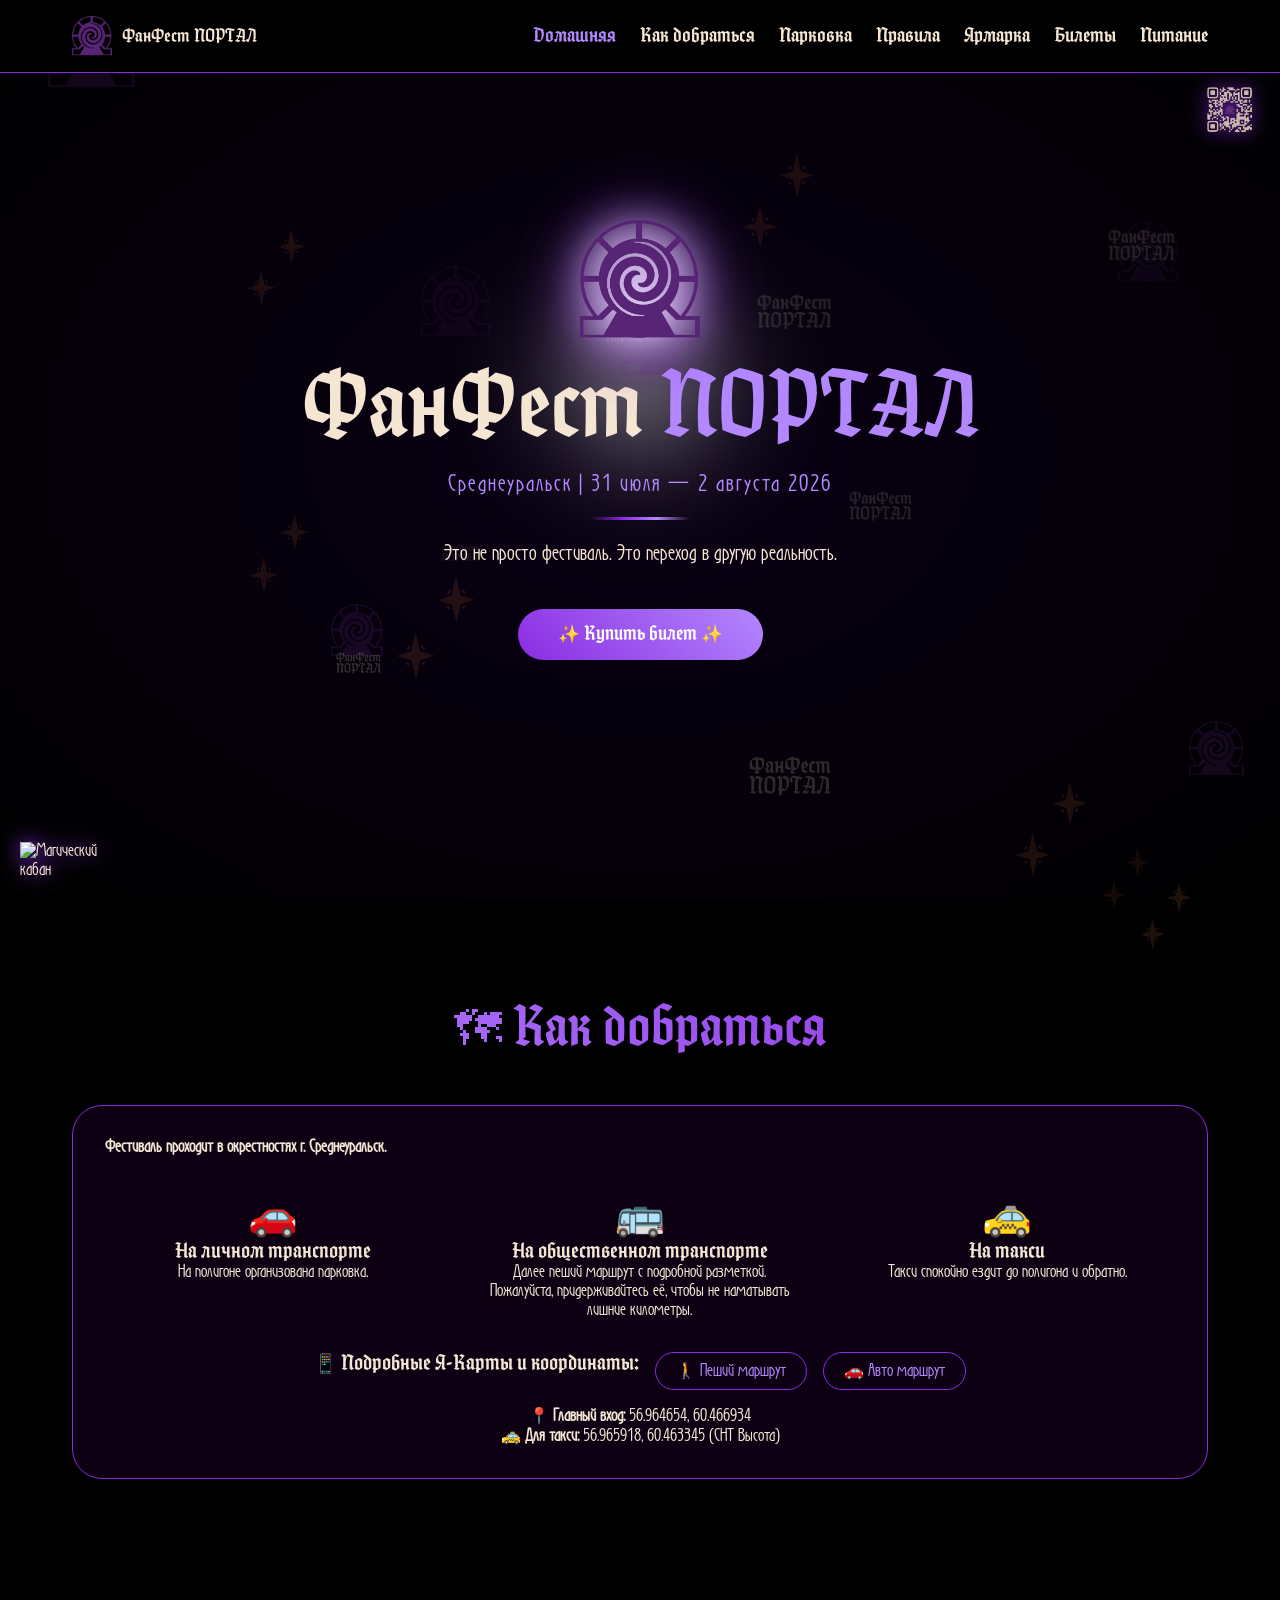
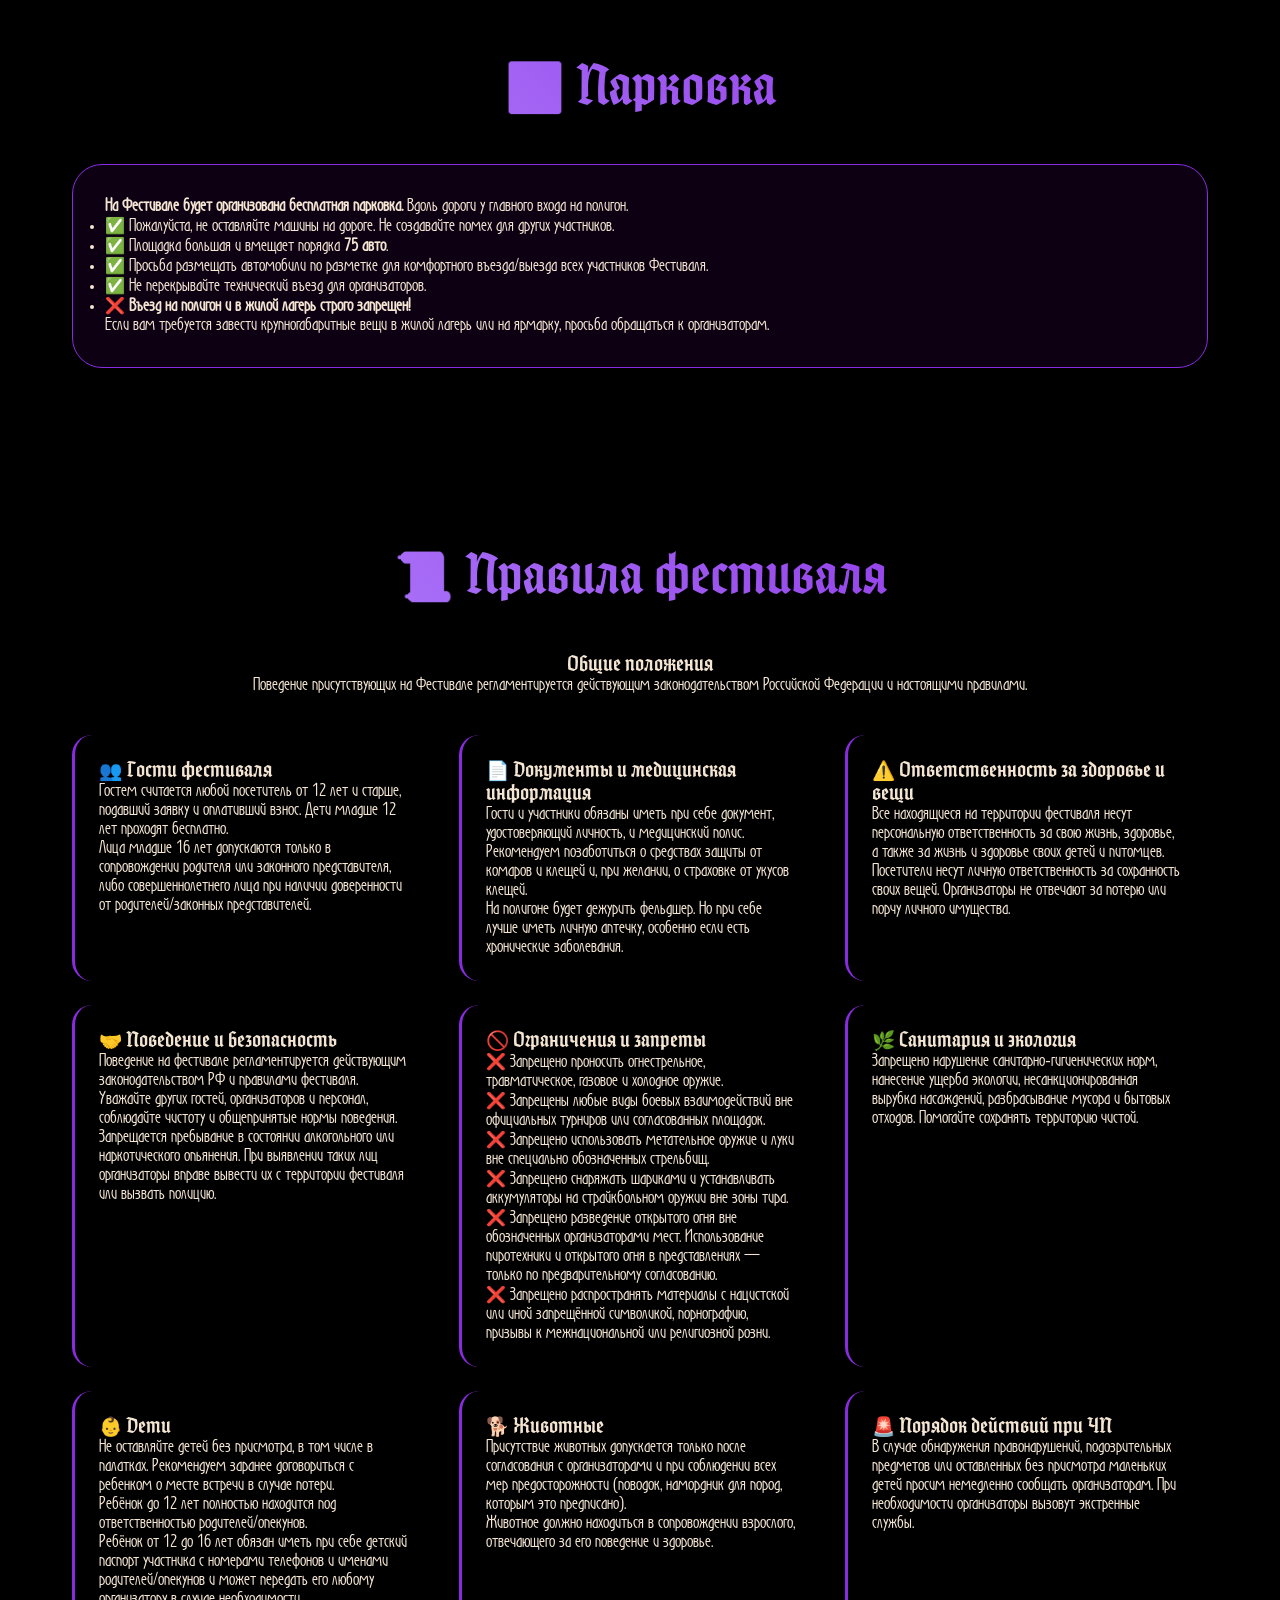
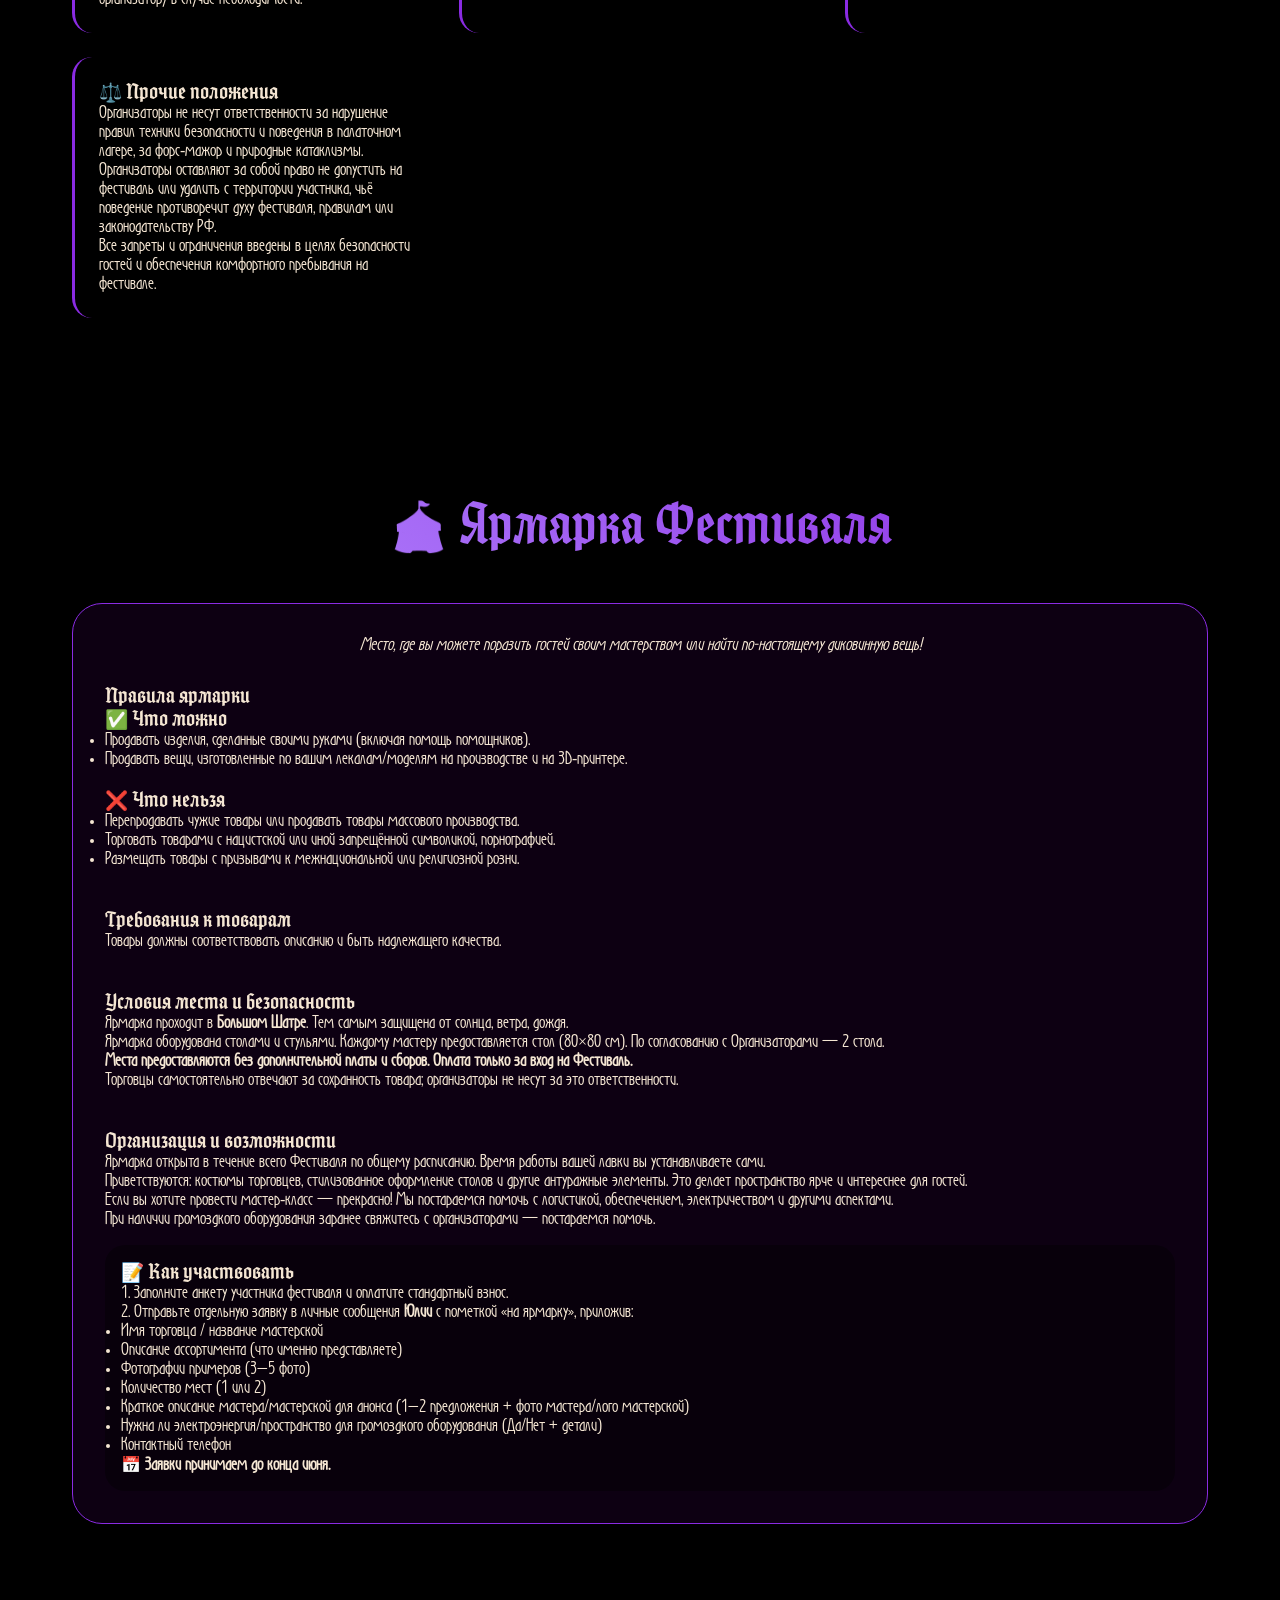
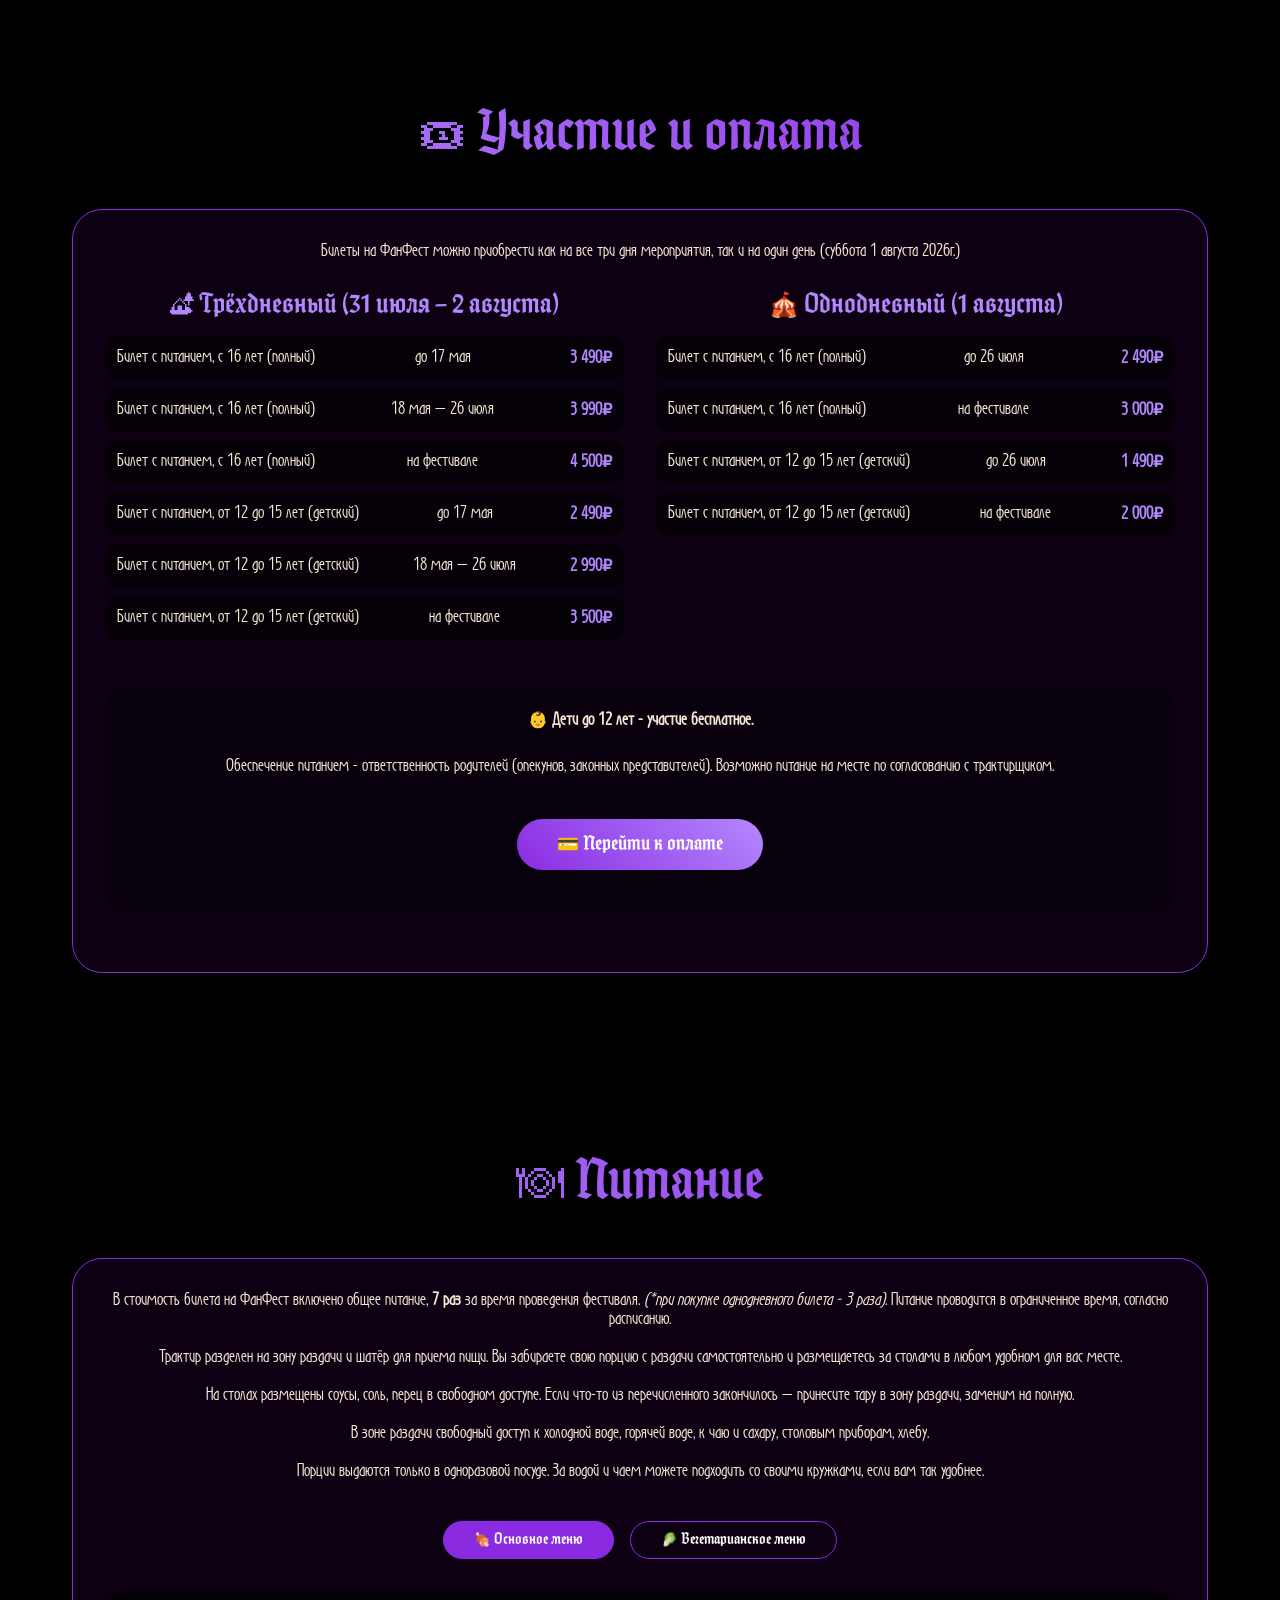
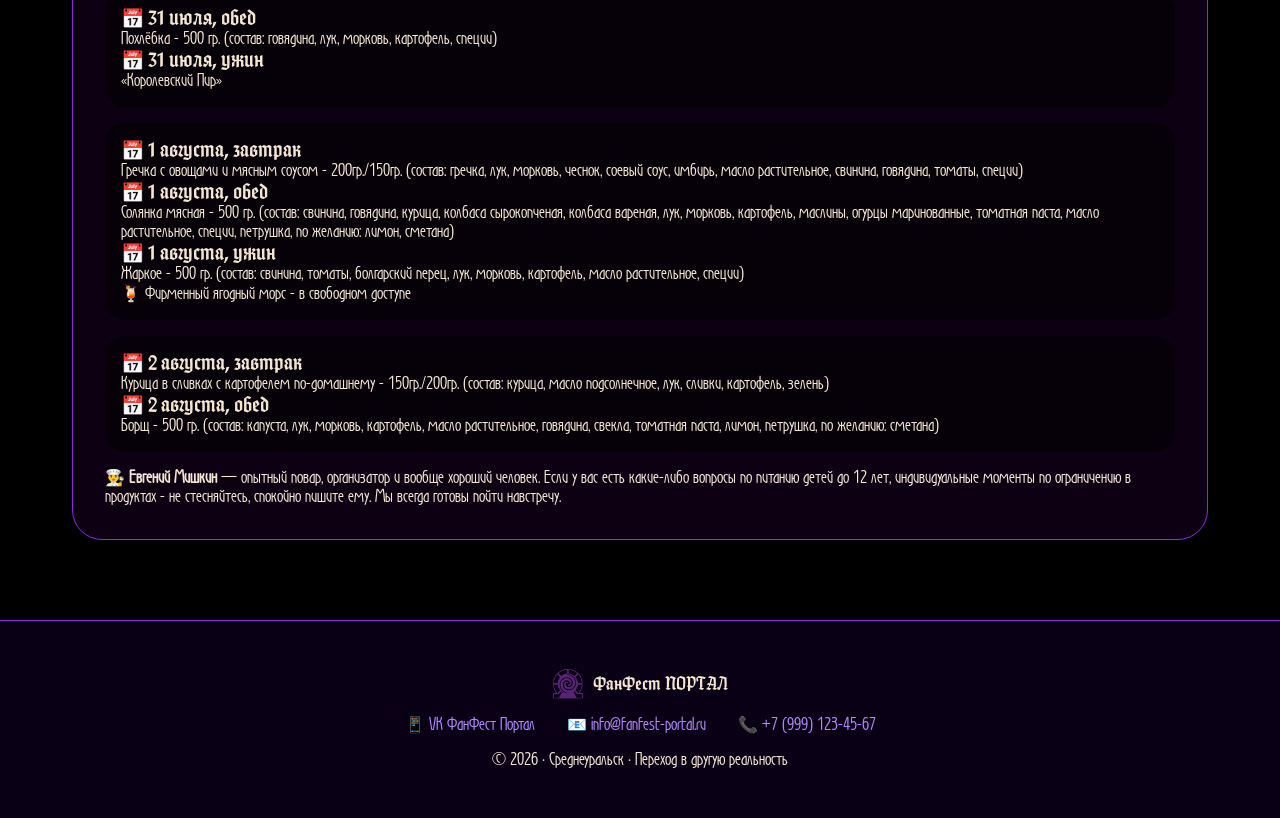
==== commit 5027c8d0: "Update index.html" ====
--- a/index.html
+++ b/index.html
@@ -412,4 +412,4 @@
 
     <script src="JS/script.js"></script>
 </body>
-</html>+</html>
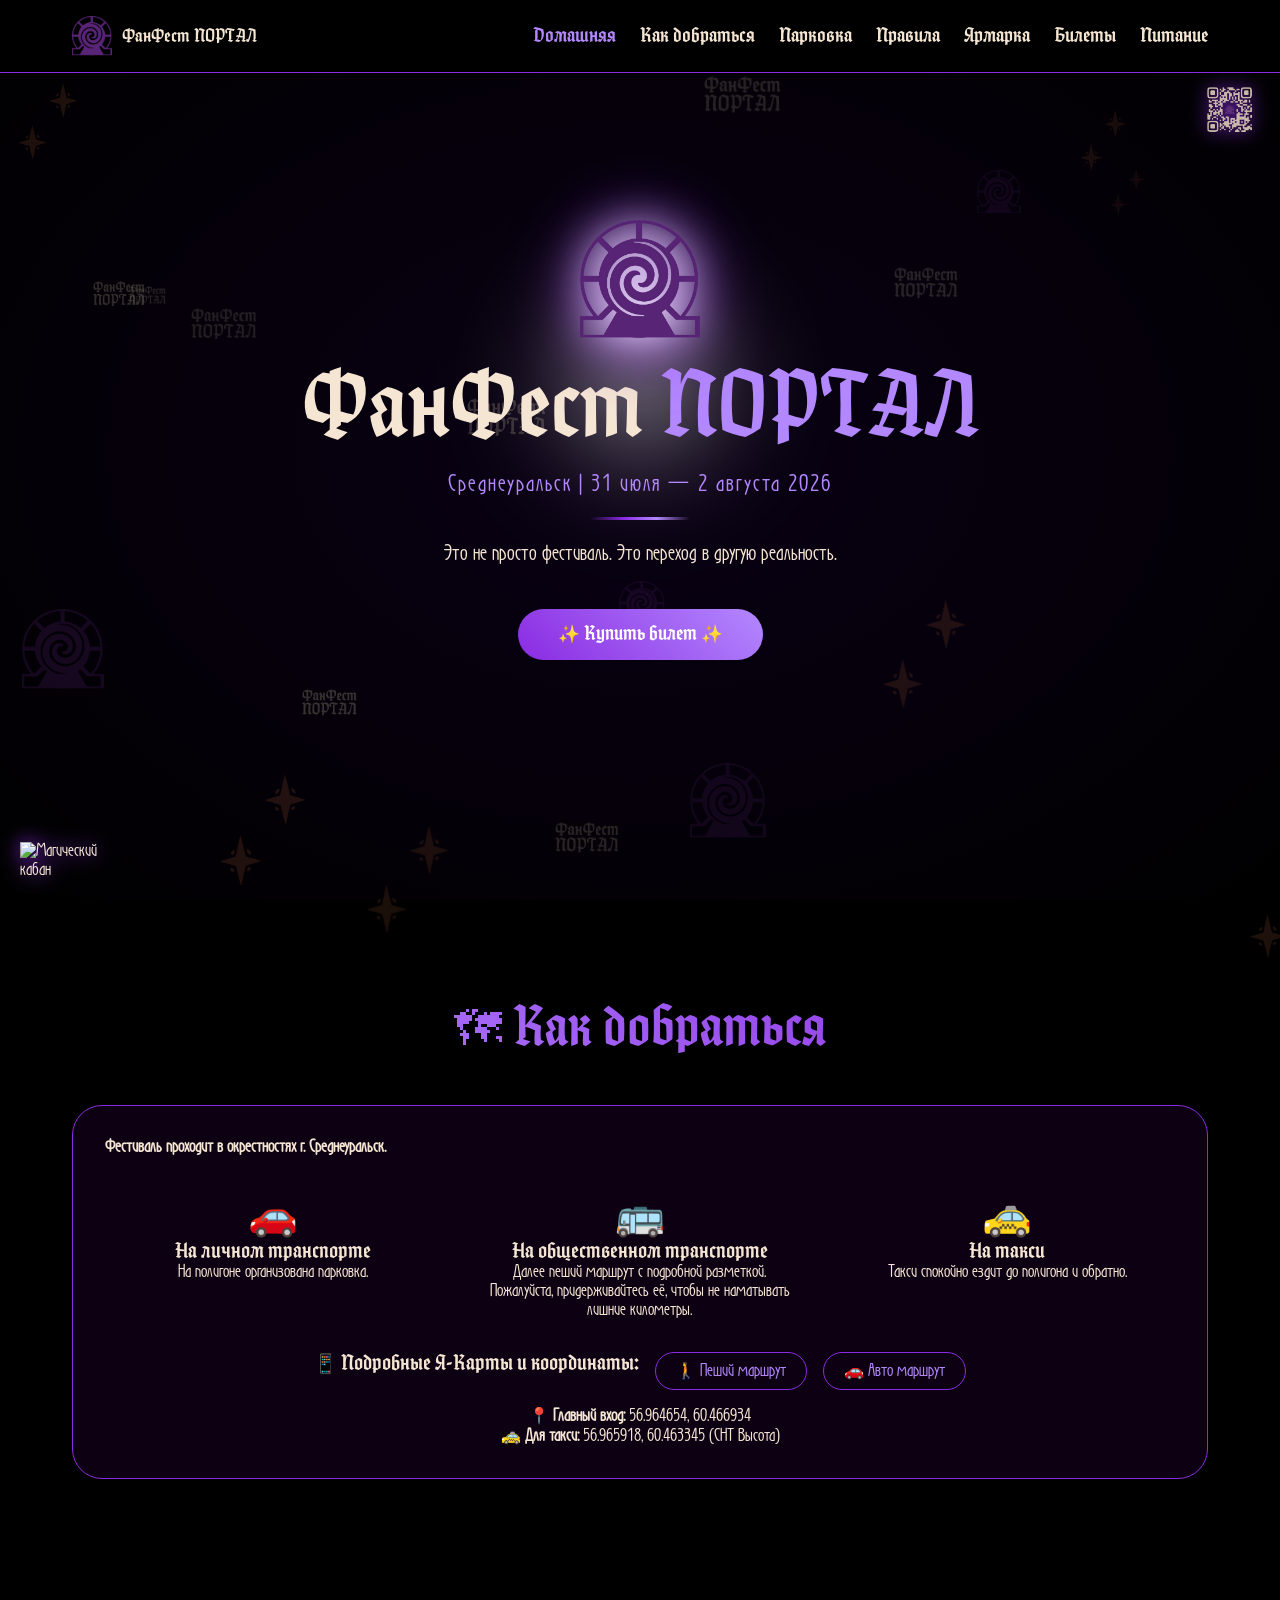
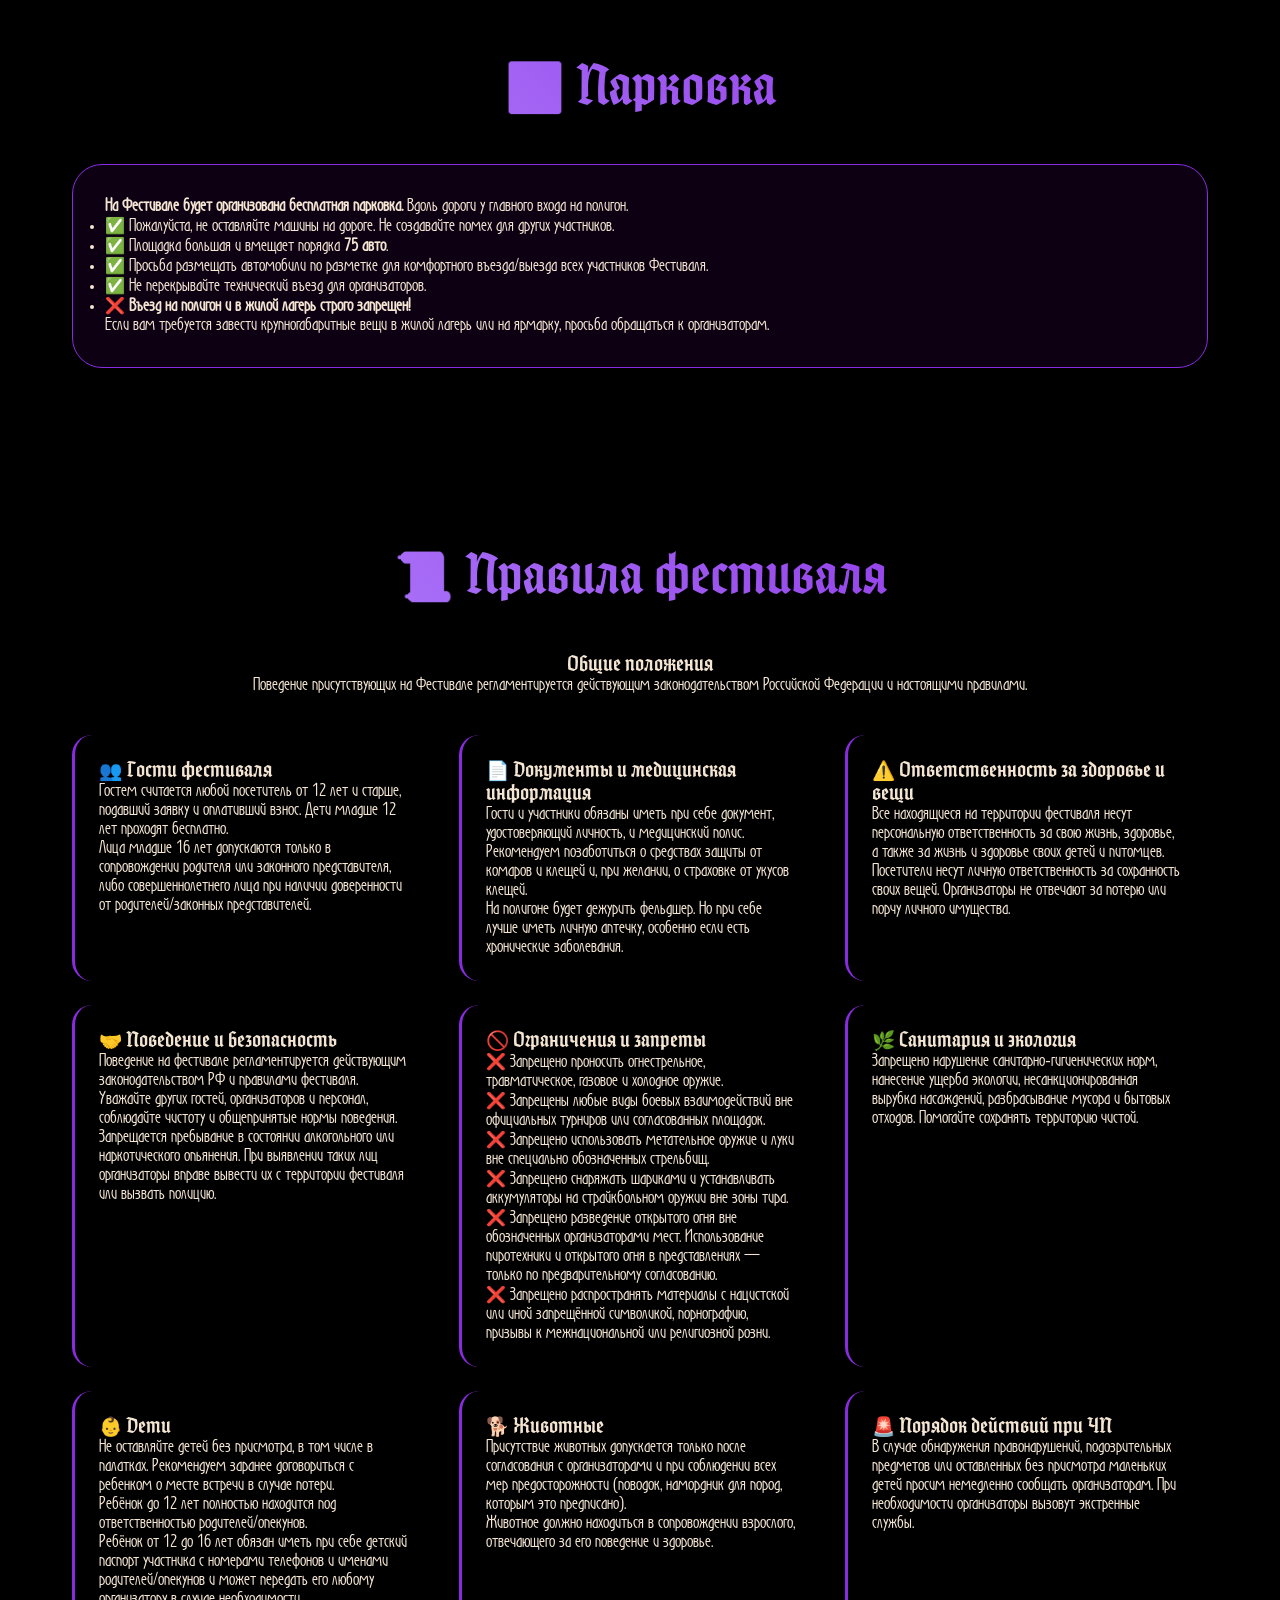
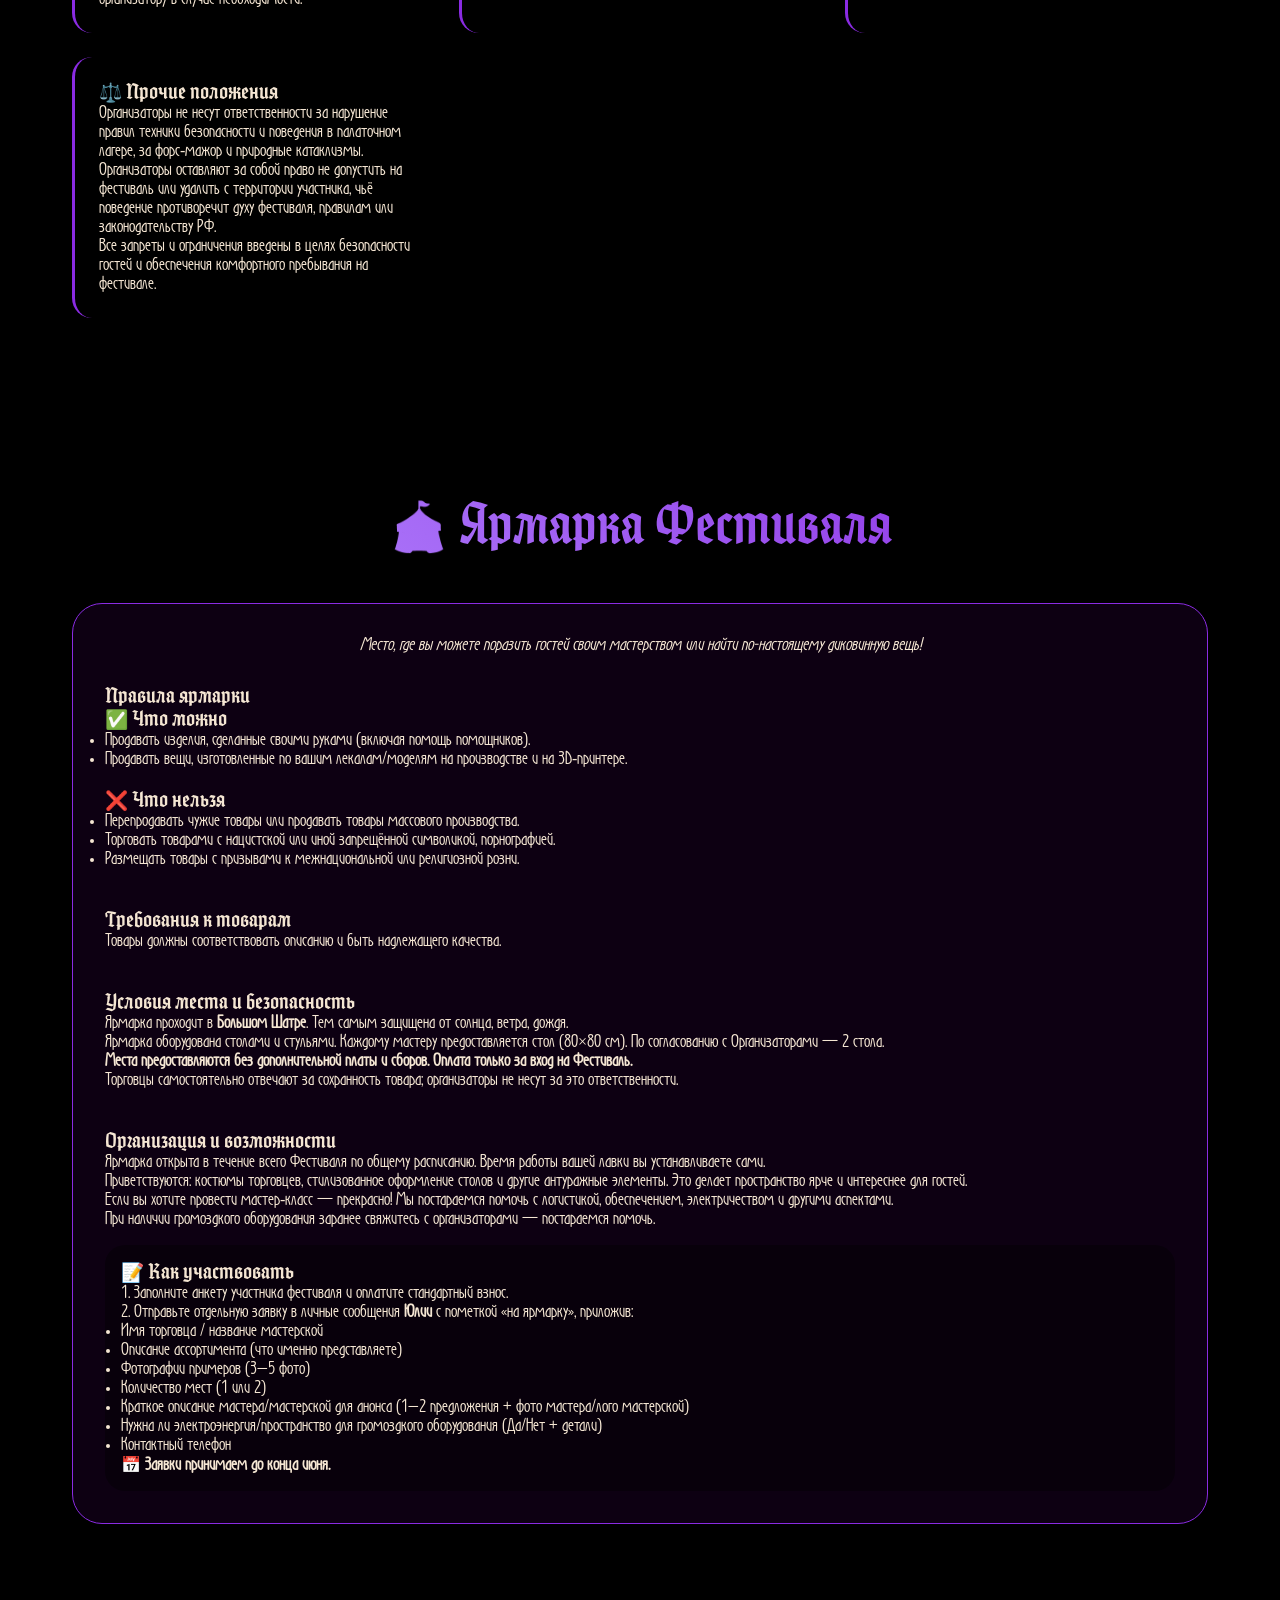
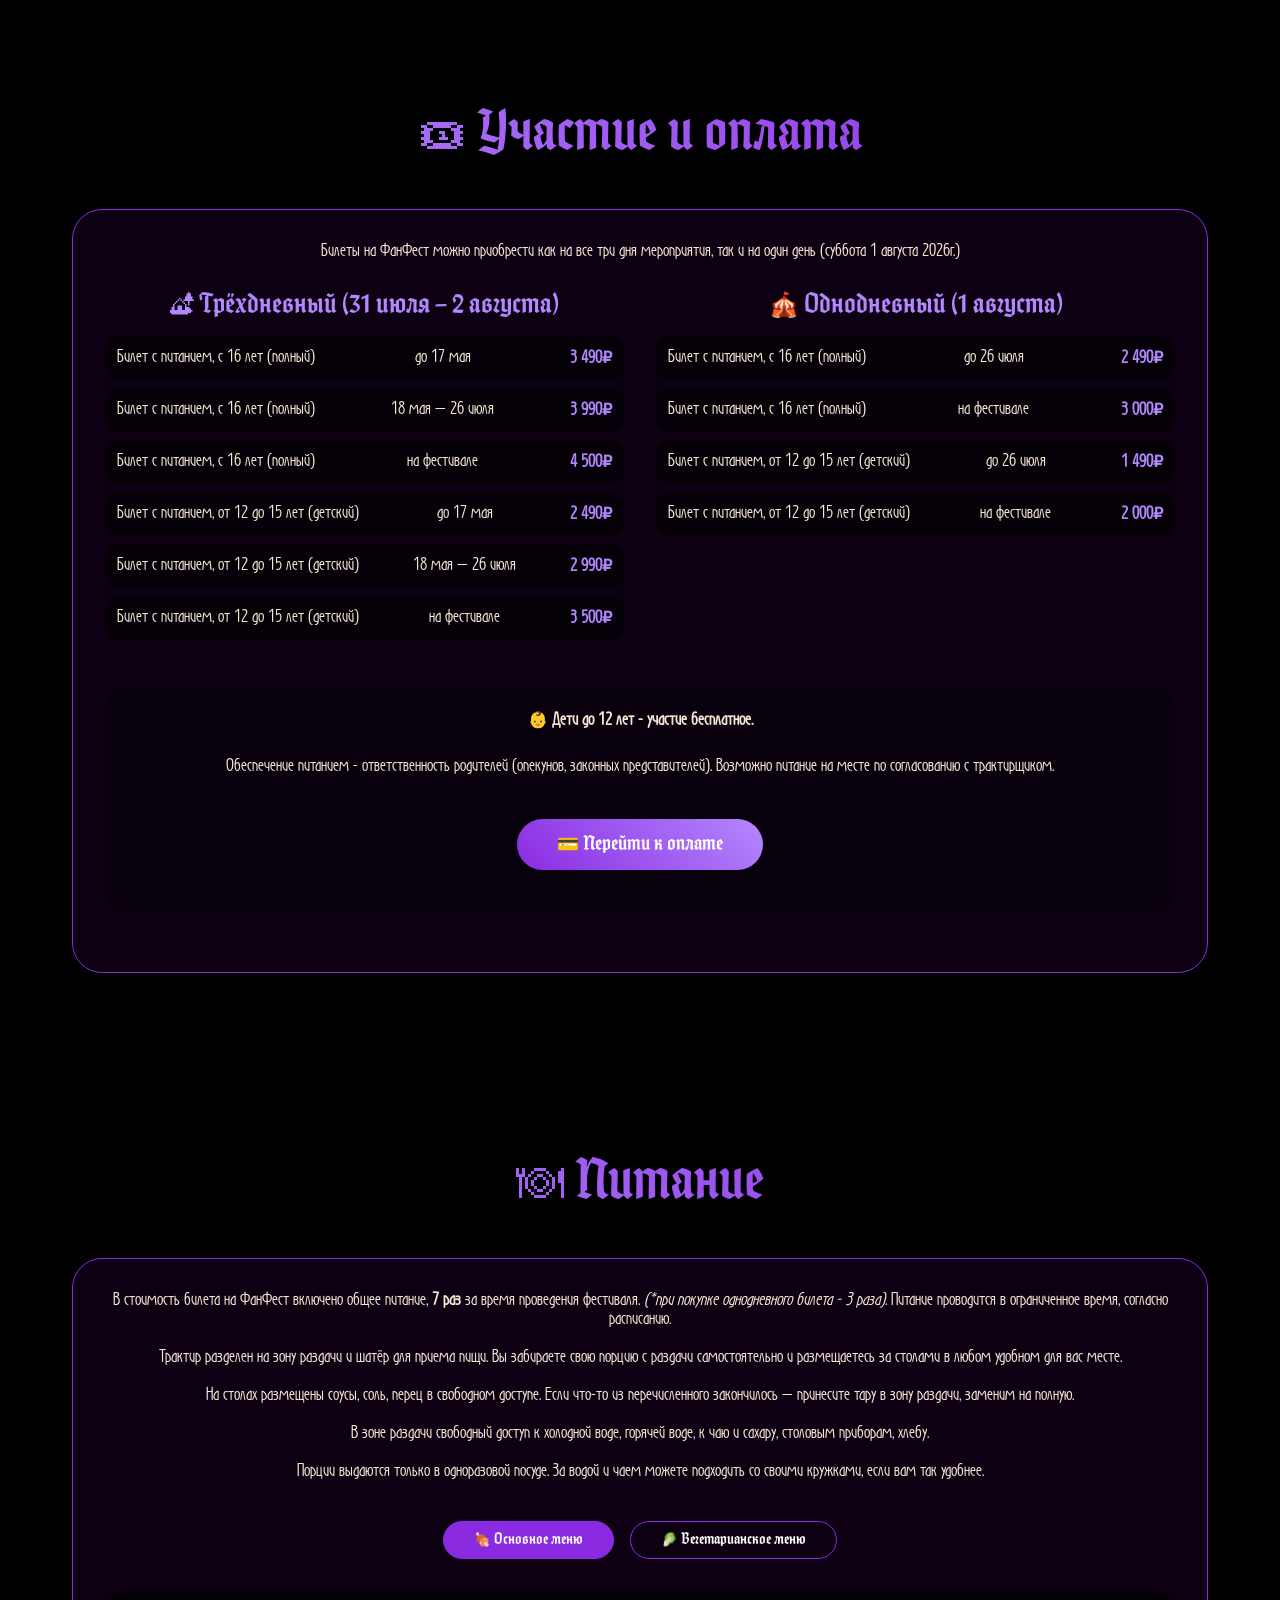
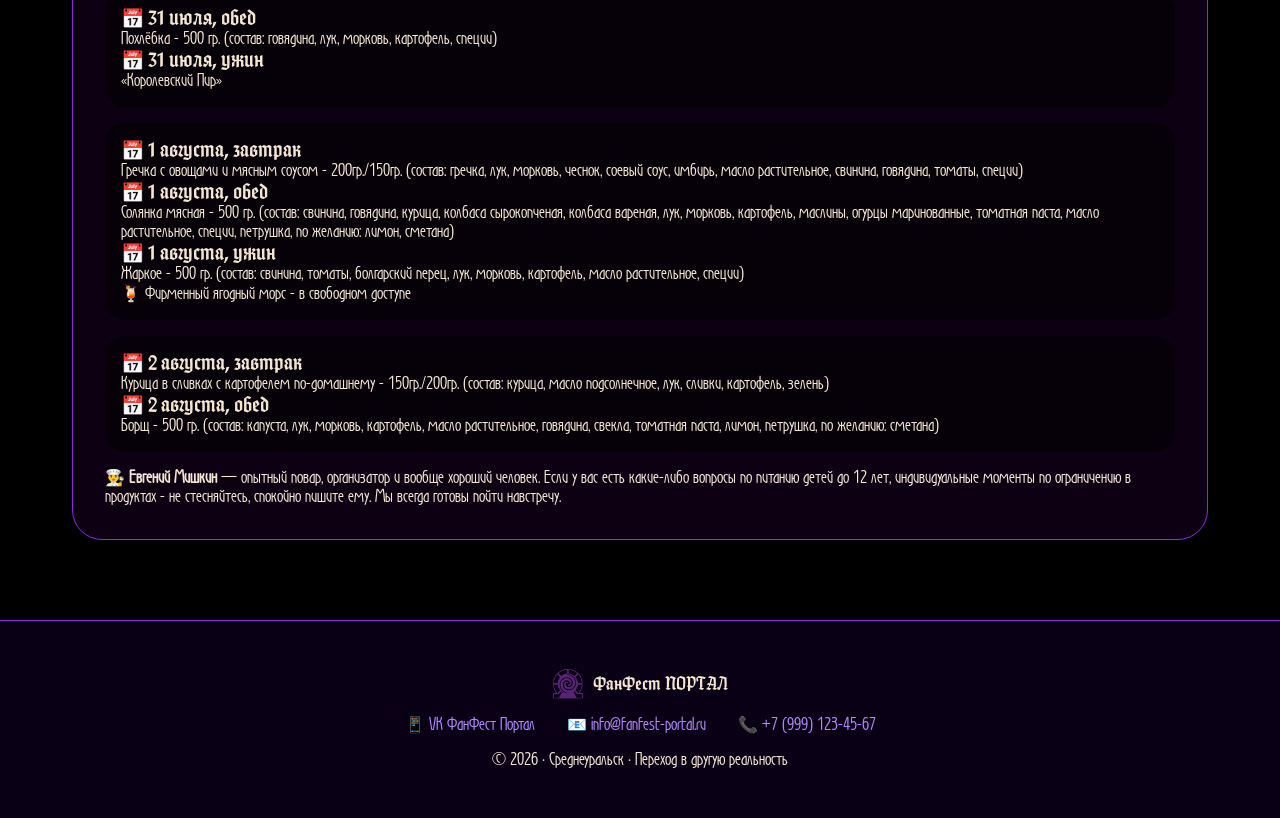
==== commit 0eadccba: "Add files via upload" ====
--- a/index.html
+++ b/index.html
@@ -412,4 +412,4 @@
 
     <script src="JS/script.js"></script>
 </body>
-</html>
+</html>
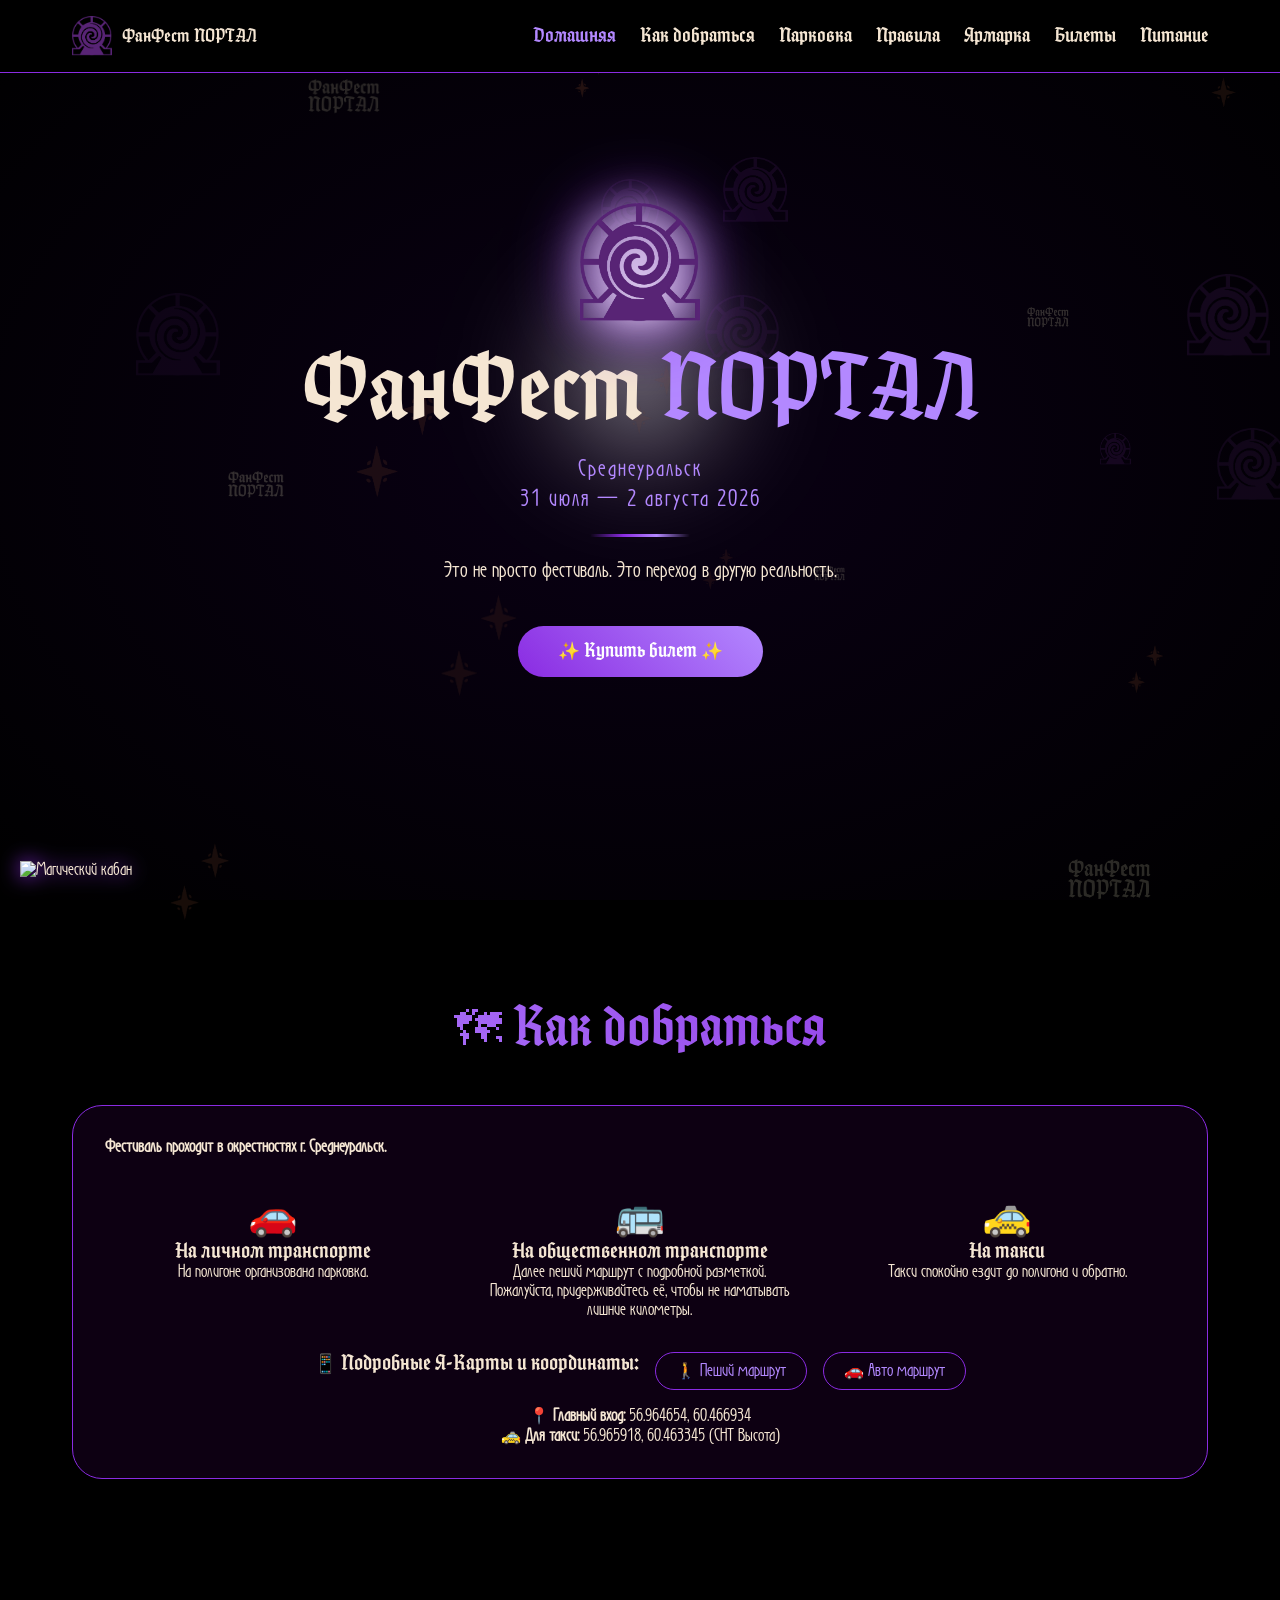
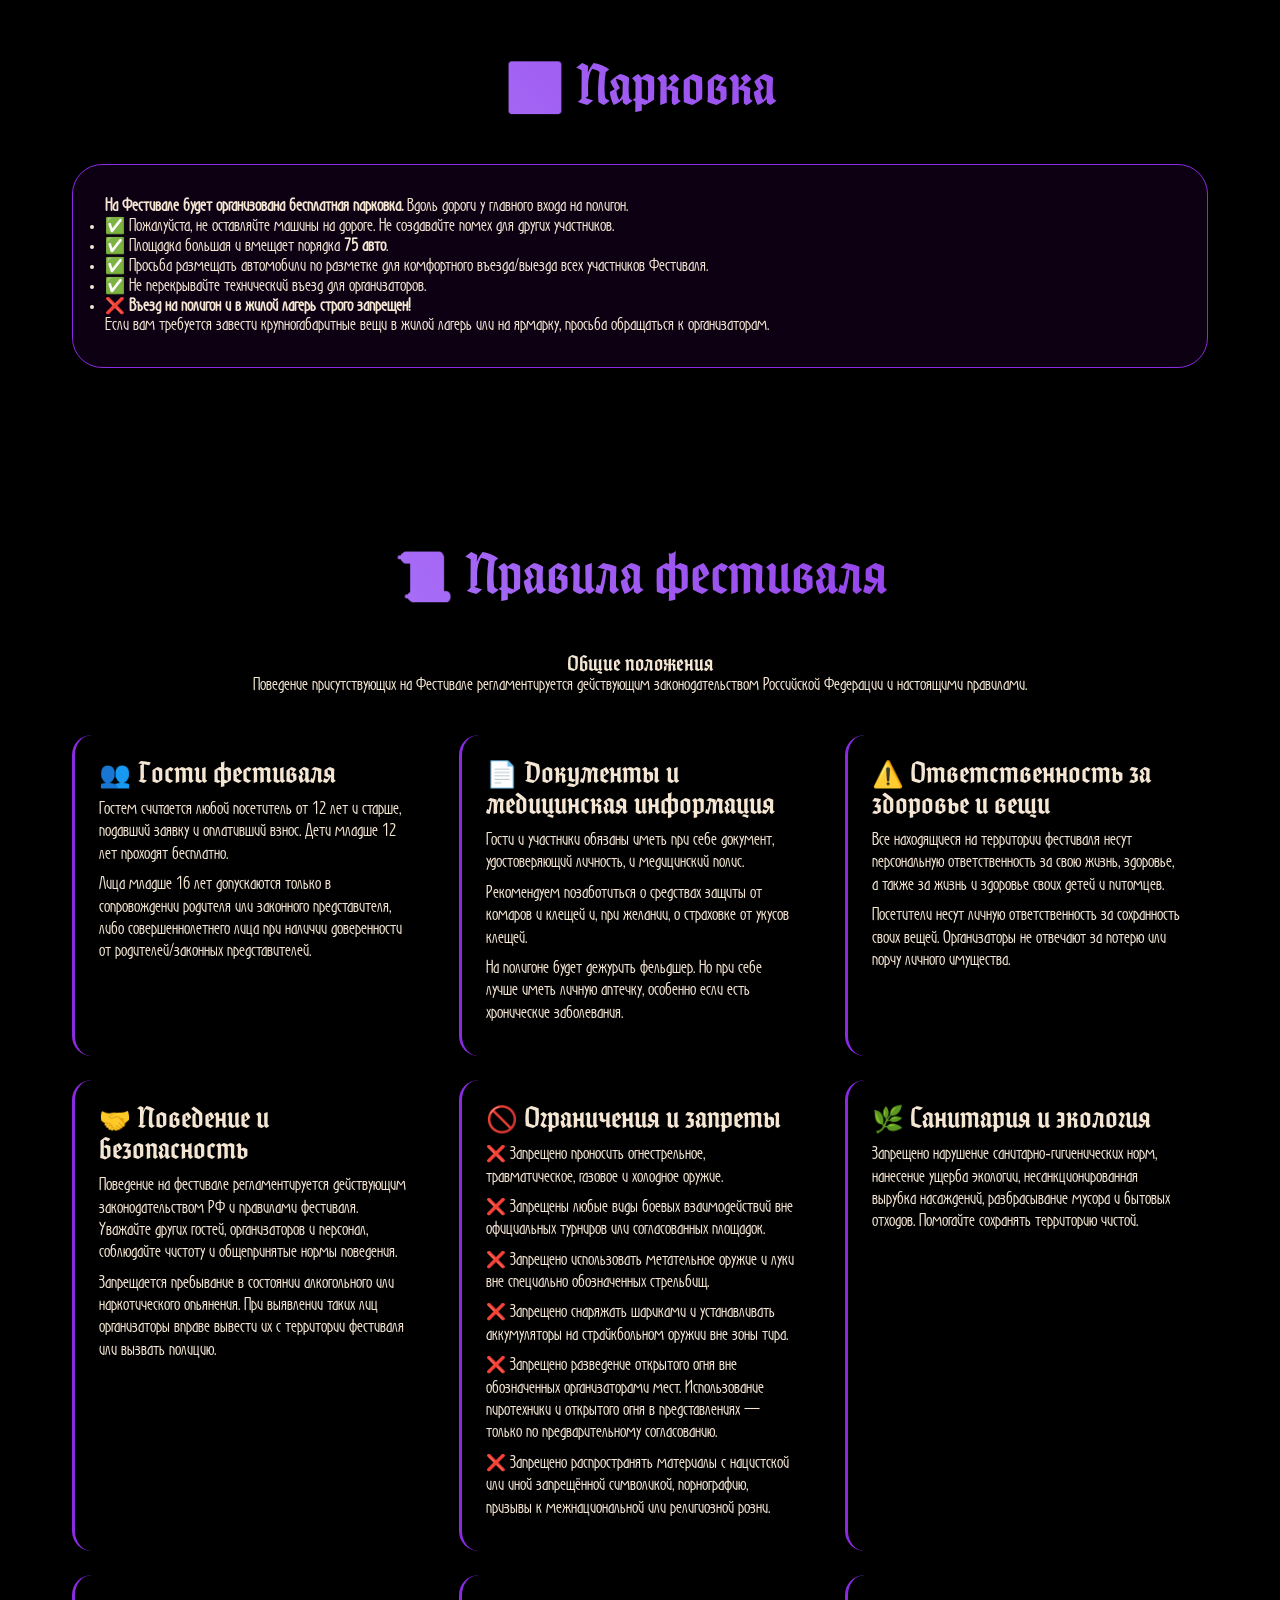
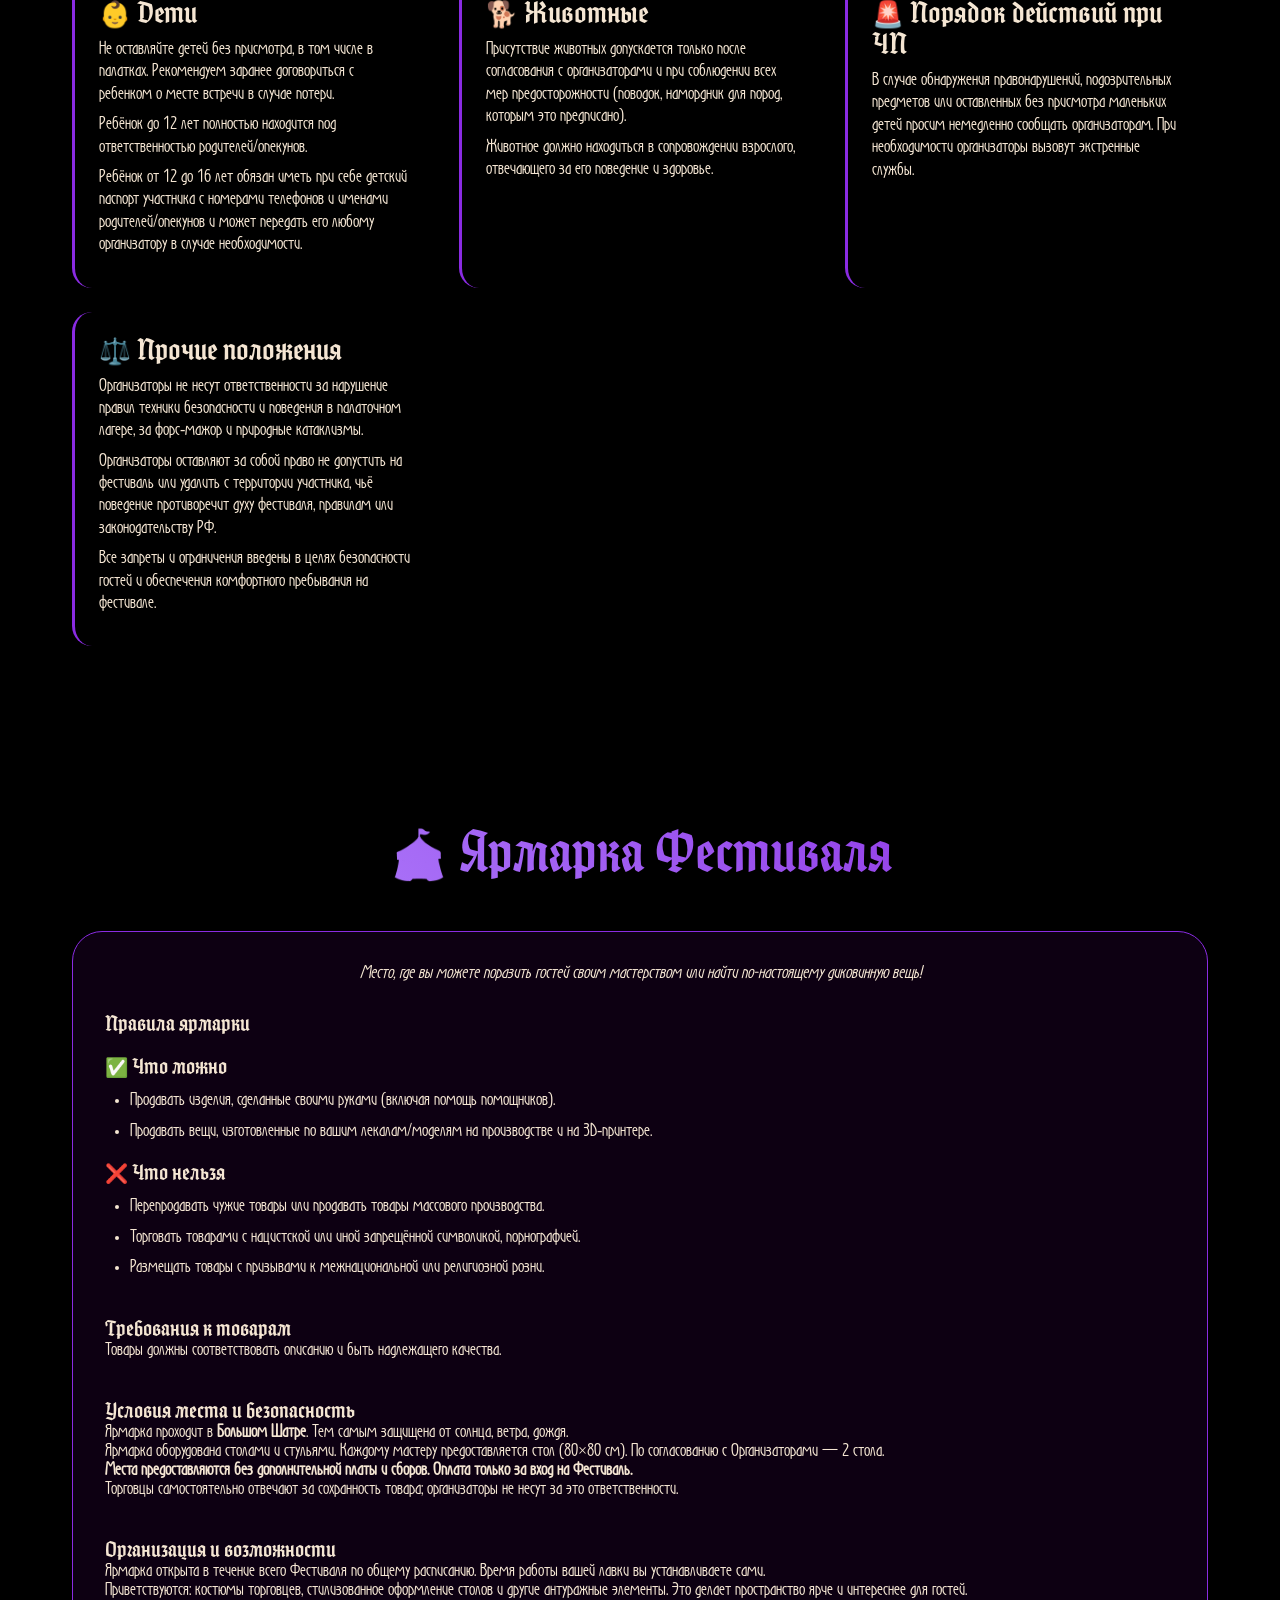
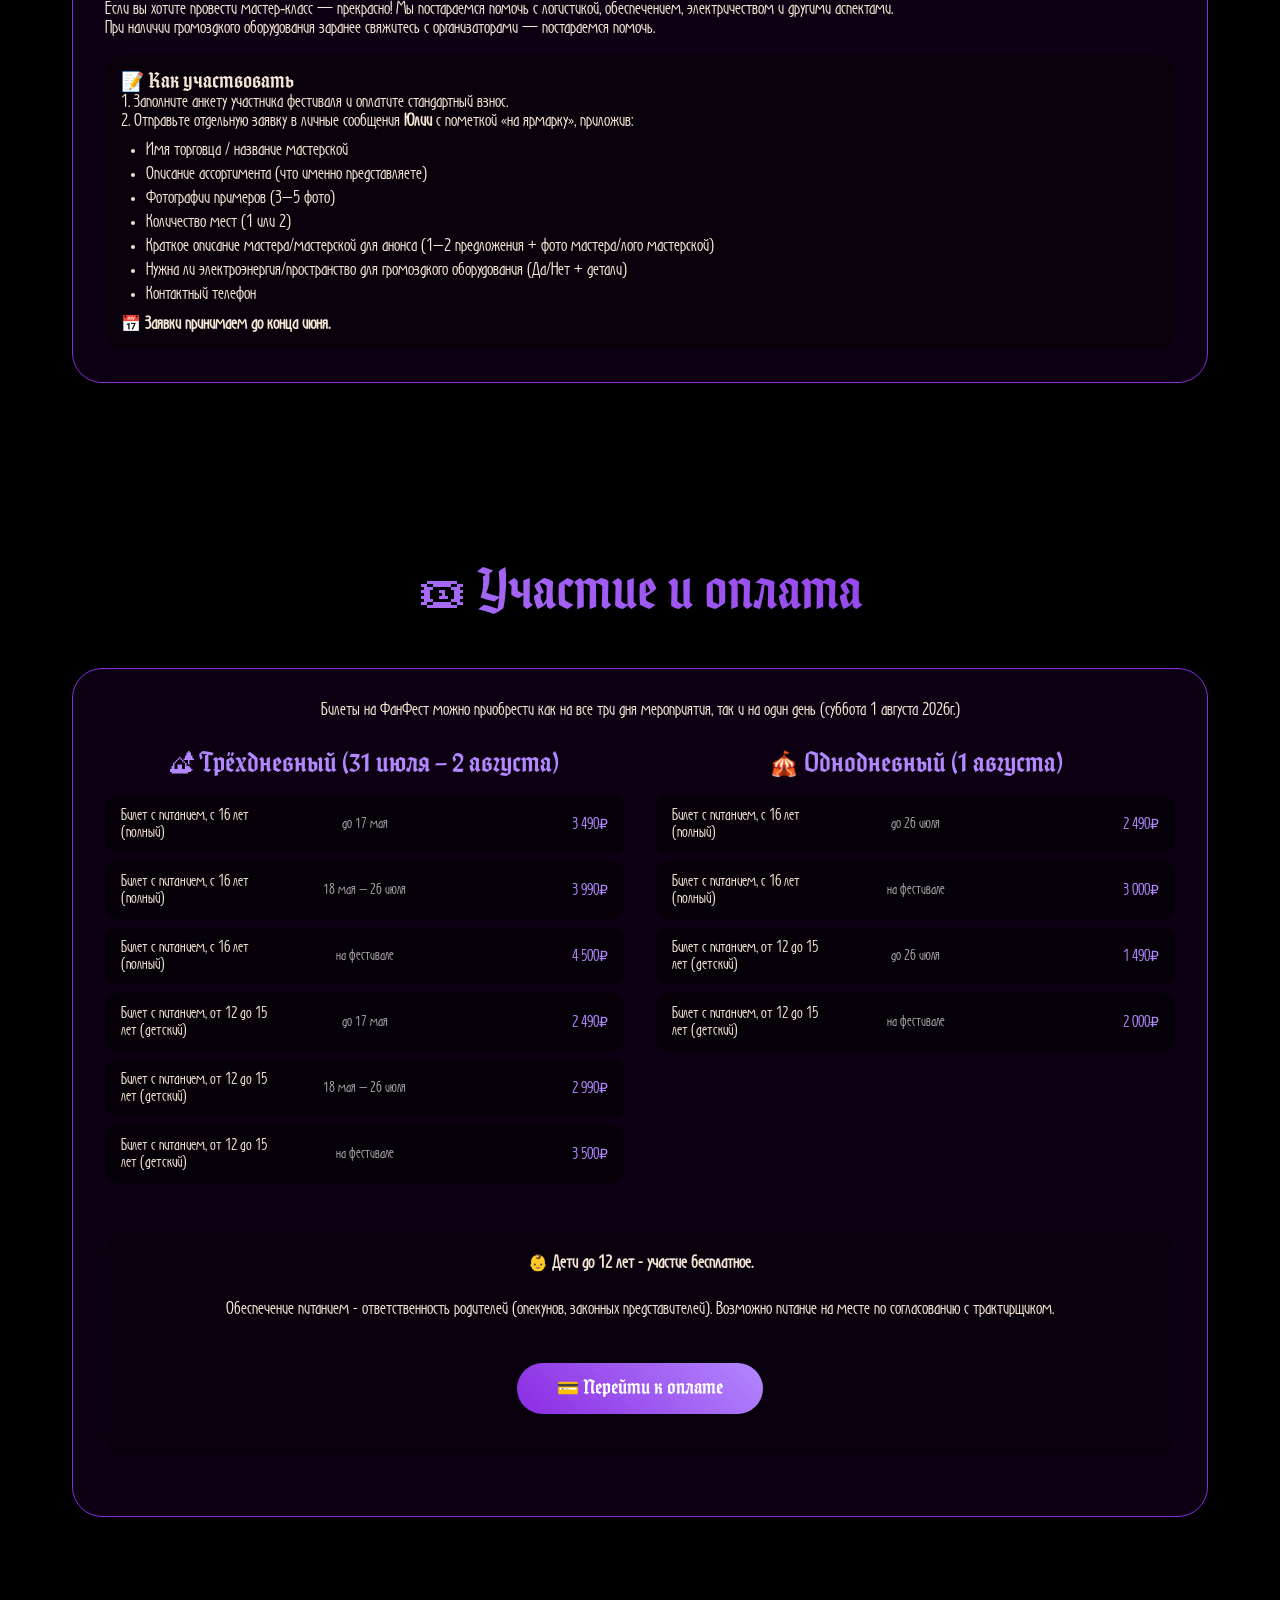
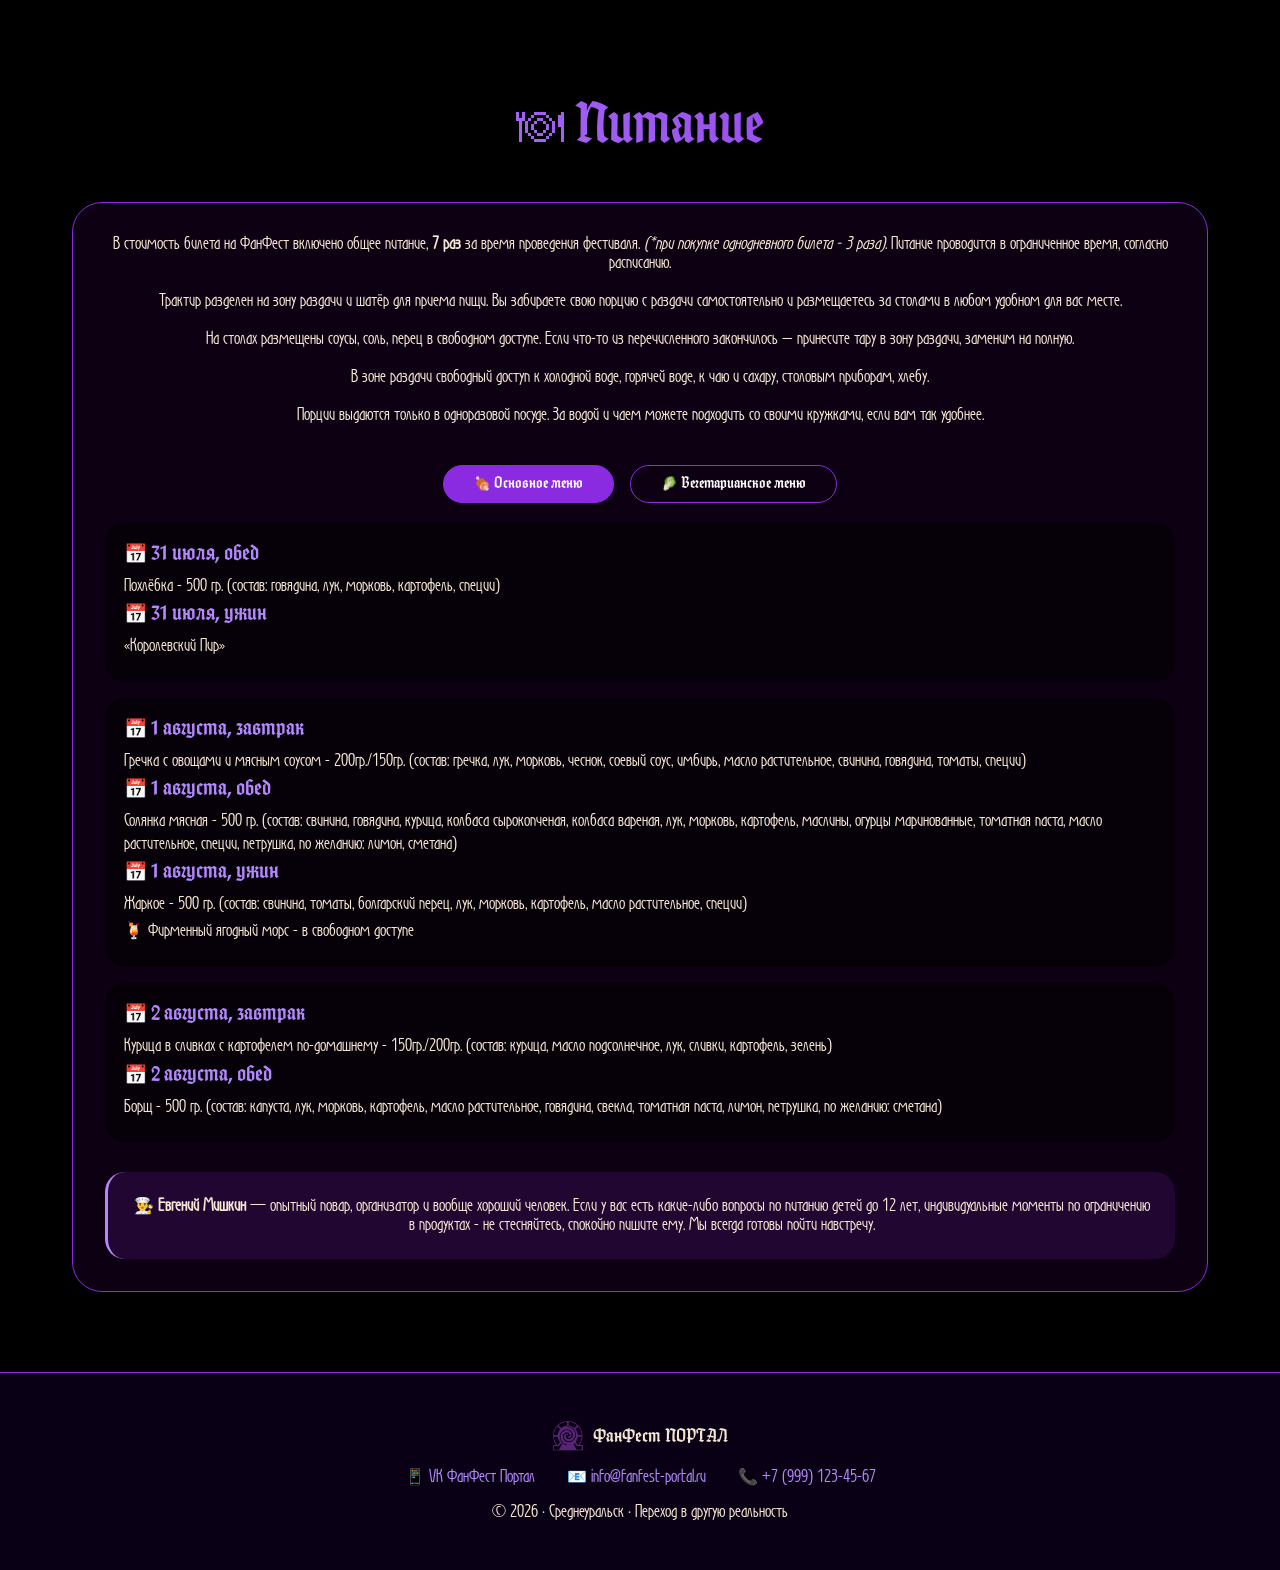
==== commit 11b989b9: "Add files via upload" ====
--- a/index.html
+++ b/index.html
@@ -46,14 +46,14 @@
     </nav>
 
     <main>
-        <!-- ГЛАВНЫЙ ЭКРАН С ПОРТАЛОМ -->
+                <!-- ГЛАВНЫЙ ЭКРАН С ПОРТАЛОМ -->
         <section id="home" class="section hero-section">
             <div class="portal-glow-bg"></div>
             <div class="container">
                 <div class="hero-content">
                     <img src="img/portal.png" alt="ФанФест ПОРТАЛ" class="hero-logo" id="hero-logo">
                     <h1 class="gothic-title">ФанФест <span class="neon">ПОРТАЛ</span></h1>
-                    <p class="subtitle">Среднеуральск | 31 июля — 2 августа 2026</p>
+                    <p class="subtitle">Среднеуральск<br>31 июля — 2 августа 2026</p>
                     <div class="magic-line"></div>
                     <p class="description">Это не просто фестиваль. Это переход в другую реальность.</p>
                     <a href="https://сплавимвсех.рф/ank_pm" target="_blank" class="cta-btn">✨ Купить билет ✨</a>
@@ -402,13 +402,6 @@
         <div class="speech" id="speech">Эй… ты точно готов к порталу?</div>
     </div>
 
-    <!-- QR2 (правый верхний угол) -->
-    <div class="mascot-top-right">
-        <a href="https://vk.com/fun_fest_portal" target="_blank" id="qr-link">
-            <img src="img/qr2.png" id="qr-image" alt="QR код VK ФанФест Портал">
-        </a>
-        <div class="speech-qr" id="speech-qr">Нажми, чтобы перейти в VK ✨</div>
-    </div>
 
     <script src="JS/script.js"></script>
 </body>
--- a/CSS/style.css
+++ b/CSS/style.css
@@ -192,13 +192,11 @@
     width: 35vmin;
     height: 35vmin;
     transform: translate(-50%, -50%);
-
     background: radial-gradient(circle,
         rgba(255, 255, 255, 0.6) 0%,
         rgba(255, 255, 255, 0.25) 25%,
         rgba(255, 255, 255, 0.08) 45%,
         transparent 70%);
-
     border-radius: 50%;
     filter: blur(40px);
     animation: portalWhitePulse 3s ease-in-out infinite;
@@ -260,6 +258,7 @@
     color: #b388ff;
     letter-spacing: 2px;
     text-shadow: none;
+    line-height: 1.4;
 }
 
 .magic-line {
@@ -353,9 +352,10 @@
     margin-top: 1rem;
 }
 
+/* ===== ПРАВИЛА ===== */
 .rules-grid {
     display: grid;
-    grid-template-columns: repeat(auto-fit, minmax(280px, 1fr));
+    grid-template-columns: repeat(auto-fit, minmax(350px, 1fr));
     gap: 1.5rem;
 }
 
@@ -373,11 +373,29 @@
     border-left-color: #b388ff;
 }
 
-.fair-rules {
-    display: grid;
-    grid-template-columns: 1fr 1fr;
-    gap: 1rem;
-    margin: 1rem 0;
+.rule-category h3 {
+    font-size: 1.6rem;
+    margin-bottom: 0.5rem;
+}
+
+.rule-category p {
+    margin-bottom: 0.5rem;
+    line-height: 1.4;
+}
+
+/* ===== ЯРМАРКА ===== */
+.fair-rules-single {
+    margin: 20px 0;
+}
+
+.fair-rules-single ul {
+    padding-left: 25px;
+    margin: 10px 0;
+}
+
+.fair-rules-single li {
+    margin: 8px 0;
+    line-height: 1.4;
 }
 
 .fair-apply {
@@ -387,9 +405,19 @@
     margin-top: 1rem;
 }
 
+.fair-apply ul {
+    padding-left: 25px;
+    margin: 10px 0;
+}
+
+.fair-apply li {
+    margin: 5px 0;
+}
+
+/* ===== БИЛЕТЫ ===== */
 .tickets-container {
     display: grid;
-    grid-template-columns: repeat(auto-fit, minmax(250px, 1fr));
+    grid-template-columns: repeat(auto-fit, minmax(320px, 1fr));
     gap: 2rem;
 }
 
@@ -403,22 +431,49 @@
 .ticket-card {
     display: flex;
     justify-content: space-between;
-    padding: 12px;
+    align-items: center;
+    flex-wrap: wrap;
+    gap: 8px;
+    padding: 12px 16px;
     background: rgba(0,0,0,0.5);
     margin: 8px 0;
     border-radius: 12px;
     transition: all 0.3s ease;
-    box-shadow: none;
+    /* Убираем рамку и заливку */
+    border: none;
 }
 
 .ticket-card:hover {
-    background: rgba(138, 43, 226, 0.2);
+    background: rgba(138, 43, 226, 0.1);
     transform: translateX(5px);
 }
 
-.price {
+.ticket-card span {
+    flex: 1;
+    min-width: 120px;
+    font-size: 0.9rem;
+    color: #f5e6d3;
+}
+
+.ticket-card .date {
+    color: #aaa;
+    font-size: 0.8rem;
+    min-width: 100px;
+    text-align: center;
+}
+
+.ticket-card .price {
     color: #b388ff;
-    font-weight: bold;
+    font-weight: normal;
+    font-size: 0.9rem;
+    min-width: 80px;
+    text-align: right;
+}
+
+.ticket-card.warning {
+    background: rgba(0,0,0,0.5);
+    /* Убираем рамку у предупреждения тоже */
+    border: none;
 }
 
 .payment-info {
@@ -429,11 +484,46 @@
     border-radius: 20px;
 }
 
+/* Мобильная версия для билетов */
+@media (max-width: 768px) {
+    .tickets-container {
+        grid-template-columns: 1fr;
+        gap: 1.5rem;
+    }
+
+    .ticket-card {
+        flex-direction: column;
+        align-items: flex-start;
+        gap: 5px;
+    }
+
+    .ticket-card span {
+        width: 100%;
+        min-width: auto;
+        font-size: 0.85rem;
+    }
+
+    .ticket-card .date {
+        text-align: left;
+        min-width: auto;
+        font-size: 0.75rem;
+    }
+
+    .ticket-card .price {
+        text-align: left;
+        min-width: auto;
+        font-size: 0.9rem;
+        margin-top: 5px;
+        color: #b388ff;
+    }
+}
+
+/* ===== ПИТАНИЕ ===== */
 .menu-tabs {
     display: flex;
     justify-content: center;
     gap: 1rem;
-    margin-bottom: 2rem;
+    margin: 30px 0 20px;
 }
 
 .tab-btn {
@@ -444,6 +534,11 @@
     color: white;
     cursor: pointer;
     box-shadow: none;
+    transition: all 0.3s ease;
+}
+
+.tab-btn:hover {
+    background: rgba(138, 43, 226, 0.3);
 }
 
 .tab-btn.active {
@@ -460,9 +555,28 @@
 
 .menu-day {
     background: rgba(0,0,0,0.5);
-    padding: 1rem;
+    padding: 1.2rem;
     margin: 1rem 0;
     border-radius: 20px;
+}
+
+.menu-day h3 {
+    color: #b388ff;
+    margin-bottom: 10px;
+}
+
+.menu-day p {
+    margin: 5px 0;
+    line-height: 1.4;
+}
+
+.chef-note {
+    margin-top: 30px;
+    padding: 1.5rem;
+    background: rgba(138, 43, 226, 0.15);
+    border-radius: 20px;
+    text-align: center;
+    border-left: 3px solid #b388ff;
 }
 
 /* ===== ФУТЕР ===== */
@@ -492,6 +606,11 @@
 .footer-links a {
     color: #b388ff;
     text-decoration: none;
+    transition: all 0.3s ease;
+}
+
+.footer-links a:hover {
+    text-shadow: 0 0 8px #8a2be2;
 }
 
 /* ===== КАБАН (левый нижний угол) ===== */
@@ -506,10 +625,15 @@
 }
 
 #boar {
-    width: 100px;
+    width: 160px;
     animation: floatBoar 3s ease-in-out infinite;
     cursor: pointer;
     filter: drop-shadow(0 0 10px #8a2be2);
+    transition: transform 0.3s ease;
+}
+
+#boar:hover {
+    transform: scale(1.05);
 }
 
 @keyframes floatBoar {
@@ -525,49 +649,6 @@
     margin-top: 10px;
     font-size: 12px;
     max-width: 180px;
-    text-align: center;
-    display: none;
-    box-shadow: 0 0 10px #8a2be2;
-}
-
-/* ===== QR2 (правый верхний угол) ===== */
-.mascot-top-right {
-    position: fixed;
-    top: 80px;
-    right: 20px;
-    z-index: 998;
-    display: flex;
-    flex-direction: column;
-    align-items: center;
-}
-
-#qr-image {
-    width: 60px;
-    height: auto;
-    cursor: pointer;
-    transition: all 0.3s ease;
-    filter: drop-shadow(0 0 10px #8a2be2);
-    animation: floatQR 3s ease-in-out infinite;
-}
-
-#qr-image:hover {
-    transform: scale(1.1);
-    filter: drop-shadow(0 0 15px #b388ff);
-}
-
-@keyframes floatQR {
-    0%, 100% { transform: translateY(0); }
-    50% { transform: translateY(-8px); }
-}
-
-.speech-qr {
-    background: rgba(0,0,0,0.9);
-    border: 1px solid #8a2be2;
-    padding: 6px 10px;
-    border-radius: 15px;
-    margin-top: 8px;
-    font-size: 11px;
-    max-width: 150px;
     text-align: center;
     display: none;
     box-shadow: 0 0 10px #8a2be2;
@@ -624,7 +705,7 @@
     box-shadow: 0 0 25px #b388ff;
 }
 
-/* ===== АДАПТИВ ===== */
+/* ===== АДАПТИВ (МОБИЛЬНЫЕ УСТРОЙСТВА) ===== */
 @media (max-width: 768px) {
     .hamburger {
         display: flex;
@@ -640,18 +721,19 @@
         text-align: center;
         transition: 0.3s;
         padding: 2rem;
+        gap: 1.5rem;
     }
 
     .nav-menu.active {
         left: 0;
     }
 
-    .fair-rules {
-        grid-template-columns: 1fr;
-    }
-
-    .section-title {
-        font-size: 2rem;
+    .hero-section {
+        padding-top: 120px;
+    }
+
+    .hero-content {
+        margin-top: 60px;
     }
 
     .hero-logo {
@@ -659,43 +741,60 @@
         height: 80px;
     }
 
-    .hero-section {
-        padding-top: 120px;
-    }
-
-    .hero-content {
-        margin-top: 60px;
+    .section-title {
+        font-size: 2rem;
     }
 
     .cta-btn, .buy-btn {
-        margin-top: 30px;
         padding: 12px 25px;
         font-size: 0.95rem;
-    }
-
+        margin-top: 30px;
+    }
+
+    .rules-grid {
+        grid-template-columns: 1fr;
+    }
+
+    .tickets-container {
+        grid-template-columns: 1fr;
+        gap: 1.5rem;
+    }
+
+    /* Адаптивные цены для мобильных */
+    .ticket-card {
+        flex-direction: column;
+        align-items: flex-start;
+        gap: 5px;
+    }
+
+    .ticket-card span {
+        width: 100%;
+        min-width: auto;
+    }
+
+    .ticket-card .date {
+        text-align: left;
+        min-width: auto;
+    }
+
+    .ticket-card .price {
+        text-align: left;
+        min-width: auto;
+        font-size: 1.2rem;
+        margin-top: 5px;
+    }
+
+    /* Кабан на мобильных */
     .mascot-left {
         bottom: 10px;
         left: 10px;
     }
 
     #boar {
-        width: 70px;
-    }
-
-    .mascot-top-right {
-        top: 60px;
-        right: 10px;
-    }
-
-    #qr-image {
-        width: 45px;
-    }
-
-    .speech-qr {
-        font-size: 9px;
-        max-width: 120px;
-    }
-
+        width: 120px;
+    }
+
+    /* Кнопка наверх на мобильных */
     #scroll-top-btn {
         bottom: 100px;
         left: 10px;
@@ -717,6 +816,21 @@
     .payment-info p {
         font-size: 0.9rem;
     }
+
+    .menu-tabs {
+        flex-direction: column;
+        align-items: center;
+        gap: 10px;
+    }
+
+    .tab-btn {
+        width: 80%;
+    }
+
+    .footer-links {
+        flex-direction: column;
+        gap: 0.8rem;
+    }
 }
 
 @media (max-width: 480px) {
@@ -736,4 +850,8 @@
     .payment-info p {
         font-size: 0.85rem;
     }
+
+    #boar {
+        width: 100px;
+    }
 }
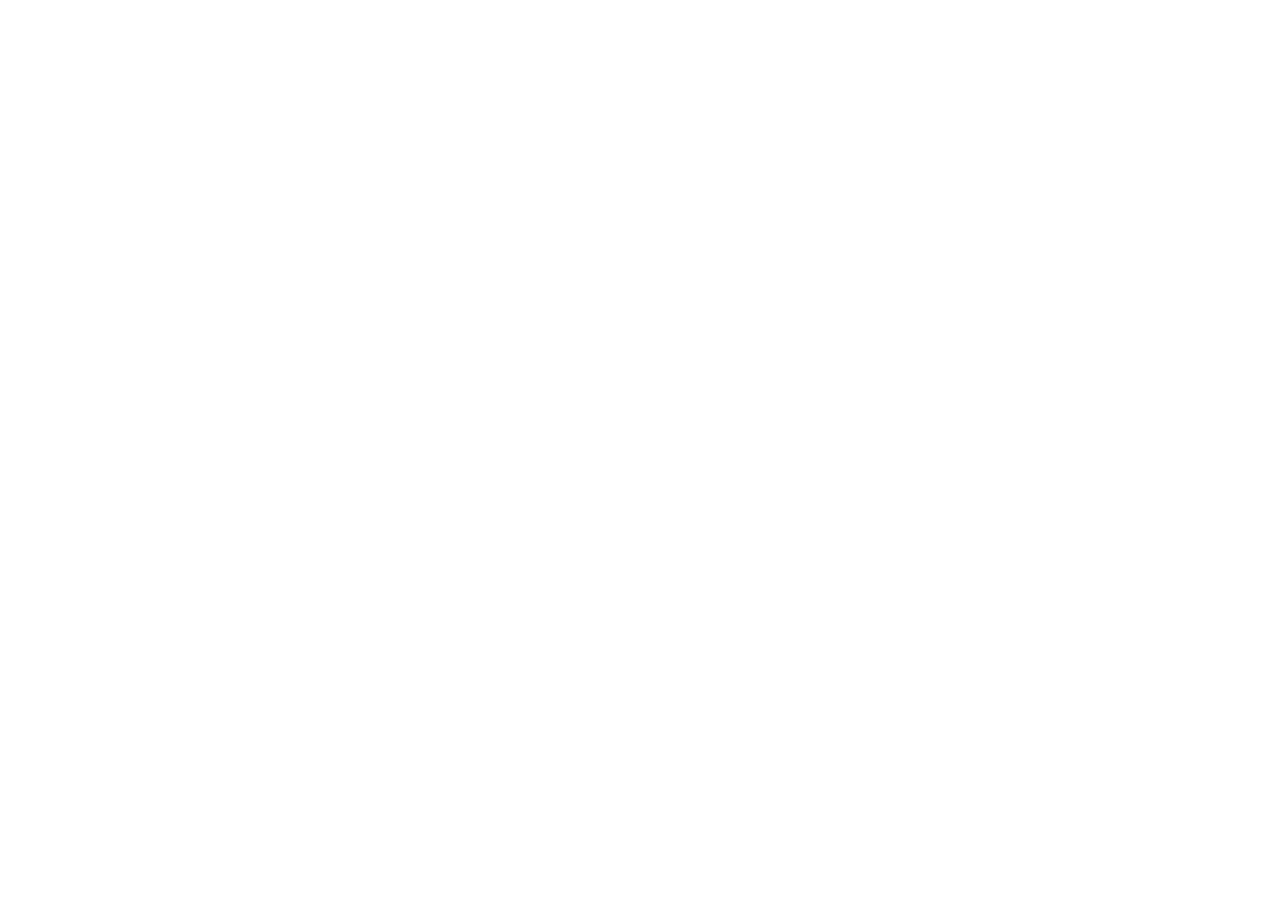
==== commit 24d04a5f: "Add files via upload" ====
--- a/index.html
+++ b/index.html
@@ -9,15 +9,15 @@
     <link rel="stylesheet" href="CSS/style.css">
     <link href="https://fonts.googleapis.com/css2?family=Cormorant+Garamond:wght@400;500;600;700&family=UnifrakturMaguntia&display=swap" rel="stylesheet">
     <link rel="icon" type="image/png" href="img/portal.png">
-    <!-- Защита от кражи домена (с поддержкой localhost) -->
-    <link href="https://laarcobaleno-bot.github.io/fanfest-portal/" rel="canonical">
+    <!-- Защита от кражи домена (обновлено для нового адреса) -->
+    <link href="https://fanfestportal-bot.github.io/fanfest-portal/" rel="canonical">
     <script>
         const hostname = location.hostname;
-        if (hostname !== 'laarcobaleno-bot.github.io' &&
+        if (hostname !== 'fanfestportal-bot.github.io' &&
             hostname !== 'fanfest-portal.ru' &&
             hostname !== 'localhost' &&
             !hostname.startsWith('127.0.0.1')) {
-            window.location.href = 'https://laarcobaleno-bot.github.io/fanfest-portal/';
+            window.location.href = 'https://fanfestportal-bot.github.io/fanfest-portal/';
         }
     </script>
 </head>
@@ -46,7 +46,7 @@
     </nav>
 
     <main>
-                <!-- ГЛАВНЫЙ ЭКРАН С ПОРТАЛОМ -->
+        <!-- ГЛАВНЫЙ ЭКРАН С ПОРТАЛОМ -->
         <section id="home" class="section hero-section">
             <div class="portal-glow-bg"></div>
             <div class="container">
@@ -55,13 +55,32 @@
                     <h1 class="gothic-title">ФанФест <span class="neon">ПОРТАЛ</span></h1>
                     <p class="subtitle">Среднеуральск<br>31 июля — 2 августа 2026</p>
                     <div class="magic-line"></div>
-                    <p class="description">Это не просто фестиваль. Это переход в другую реальность.</p>
+
+                    <!-- ОПИСАНИЕ ФЕСТИВАЛЯ -->
+                    <div class="fest-description">
+                        <p class="fest-tagline">🎉 ФЕСТИВАЛЬ ХОРОШЕГО НАСТРОЕНИЯ И АКТИВНОГО ОТДЫХА НА ПРИРОДЕ 🎉</p>
+                        <p class="fest-location">Погрузись в атмосферу любимых вселенных в получасе езды от города!</p>
+                        <p class="fest-quote">✨ Это не просто фестиваль. <strong>Это переход в другую реальность</strong> ✨</p>
+
+                        <div class="fest-features">
+                            <div class="feature-item">✨ Фандомные площадки и ролевые игры</div>
+                            <div class="feature-item">🗺️ Увлекательные квесты</div>
+                            <div class="feature-item">🎨 Ярмарка мастеров и авторские сувениры</div>
+                            <div class="feature-item">💃 Танцы, мастер-классы и перформансы</div>
+                            <div class="feature-item">🔥 Общий костёр для тёплых встреч</div>
+                            <div class="feature-item">🎬 Кинотеатр под открытым небом</div>
+                            <div class="feature-item">🍳 Вкуснейшие блюда в Трактире</div>
+                        </div>
+
+                        <p class="fest-universe">🌀 Вселенские знакомства ждут тебя! 🌀</p>
+                    </div>
+
                     <a href="https://сплавимвсех.рф/ank_pm" target="_blank" class="cta-btn">✨ Купить билет ✨</a>
                 </div>
             </div>
         </section>
 
-        <!-- ===== КАК ДОБРАТЬСЯ (ПОЛНАЯ ИНФОРМАЦИЯ) ===== -->
+        <!-- ===== КАК ДОБРАТЬСЯ ===== -->
         <section id="how-to-get" class="section">
             <div class="container">
                 <h2 class="section-title">🗺 Как добраться</h2>
@@ -100,7 +119,7 @@
             </div>
         </section>
 
-        <!-- ===== ПАРКОВКА (ПОЛНАЯ ИНФОРМАЦИЯ) ===== -->
+        <!-- ===== ПАРКОВКА ===== -->
         <section id="parking" class="section">
             <div class="container">
                 <h2 class="section-title">🅿️ Парковка</h2>
@@ -118,7 +137,7 @@
             </div>
         </section>
 
-                <!-- ===== ПРАВИЛА ФЕСТИВАЛЯ (ПОЛНАЯ ИНФОРМАЦИЯ) ===== -->
+        <!-- ===== ПРАВИЛА ФЕСТИВАЛЯ ===== -->
         <section id="rules" class="section">
             <div class="container">
                 <h2 class="section-title">📜 Правила фестиваля</h2>
@@ -197,12 +216,12 @@
             </div>
         </section>
 
-        <!-- ===== ЯРМАРКА (ПОЛНАЯ ИНФОРМАЦИЯ) ===== -->
+        <!-- ===== ЯРМАРКА ===== -->
         <section id="fair" class="section">
             <div class="container">
                 <h2 class="section-title">🎪 Ярмарка Фестиваля</h2>
                 <div class="content-card">
-                    <p style="text-align: center; font-style: italic; margin-bottom: 30px;">Место, где вы можете поразить гостей своим мастерством или найти по-настоящему диковинную вещь!</p>
+                    <p style="text-align: center; font-style: italic; margin-bottom: 30px;">место, где вы можете поразить гостей своим мастерством или найти по-настоящему диковинную вещь!</p>
 
                     <h3>Правила ярмарки</h3>
 
@@ -258,7 +277,7 @@
             </div>
         </section>
 
-        <!-- ===== БИЛЕТЫ (ПОЛНАЯ ИНФОРМАЦИЯ) ===== -->
+        <!-- ===== БИЛЕТЫ ===== -->
         <section id="tickets" class="section">
             <div class="container">
                 <h2 class="section-title">🎟 Участие и оплата</h2>
@@ -270,18 +289,18 @@
                             <h3>🏕 Трёхдневный (31 июля – 2 августа)</h3>
                             <div class="ticket-card"><span>Билет с питанием, с 16 лет (полный)</span><span class="date">до 17 мая</span><span class="price">3 490₽</span></div>
                             <div class="ticket-card"><span>Билет с питанием, с 16 лет (полный)</span><span class="date">18 мая – 26 июля</span><span class="price">3 990₽</span></div>
-                            <div class="ticket-card warning"><span>Билет с питанием, с 16 лет (полный)</span><span class="date">на фестивале</span><span class="price">4 500₽</span></div>
+                            <div class="ticket-card"><span>Билет с питанием, с 16 лет (полный)</span><span class="date">на фестивале</span><span class="price">4 500₽</span></div>
                             <div class="ticket-card"><span>Билет с питанием, от 12 до 15 лет (детский)</span><span class="date">до 17 мая</span><span class="price">2 490₽</span></div>
                             <div class="ticket-card"><span>Билет с питанием, от 12 до 15 лет (детский)</span><span class="date">18 мая – 26 июля</span><span class="price">2 990₽</span></div>
-                            <div class="ticket-card warning"><span>Билет с питанием, от 12 до 15 лет (детский)</span><span class="date">на фестивале</span><span class="price">3 500₽</span></div>
+                            <div class="ticket-card"><span>Билет с питанием, от 12 до 15 лет (детский)</span><span class="date">на фестивале</span><span class="price">3 500₽</span></div>
                         </div>
 
                         <div class="ticket-type">
                             <h3>🎪 Однодневный (1 августа)</h3>
                             <div class="ticket-card"><span>Билет с питанием, с 16 лет (полный)</span><span class="date">до 26 июля</span><span class="price">2 490₽</span></div>
-                            <div class="ticket-card warning"><span>Билет с питанием, с 16 лет (полный)</span><span class="date">на фестивале</span><span class="price">3 000₽</span></div>
+                            <div class="ticket-card"><span>Билет с питанием, с 16 лет (полный)</span><span class="date">на фестивале</span><span class="price">3 000₽</span></div>
                             <div class="ticket-card"><span>Билет с питанием, от 12 до 15 лет (детский)</span><span class="date">до 26 июля</span><span class="price">1 490₽</span></div>
-                            <div class="ticket-card warning"><span>Билет с питанием, от 12 до 15 лет (детский)</span><span class="date">на фестивале</span><span class="price">2 000₽</span></div>
+                            <div class="ticket-card"><span>Билет с питанием, от 12 до 15 лет (детский)</span><span class="date">на фестивале</span><span class="price">2 000₽</span></div>
                         </div>
                     </div>
 
@@ -294,7 +313,7 @@
             </div>
         </section>
 
-                <!-- ===== ПИТАНИЕ / МЕНЮ (ПОЛНАЯ ИНФОРМАЦИЯ) ===== -->
+        <!-- ===== ПИТАНИЕ / МЕНЮ ===== -->
         <section id="menu" class="section">
             <div class="container">
                 <h2 class="section-title">🍽 Питание</h2>
@@ -402,7 +421,6 @@
         <div class="speech" id="speech">Эй… ты точно готов к порталу?</div>
     </div>
 
-
     <script src="JS/script.js"></script>
 </body>
 </html>
--- a/CSS/style.css
+++ b/CSS/style.css
@@ -219,6 +219,78 @@
     }
 }
 
+/* ===== ОПИСАНИЕ ФЕСТИВАЛЯ НА ГЛАВНОМ ЭКРАНЕ ===== */
+.fest-description {
+    max-width: 700px;
+    margin: 30px auto 20px;
+    padding: 20px;
+    background: rgba(26, 0, 37, 0.4);
+    backdrop-filter: blur(5px);
+    border-radius: 30px;
+    border: 1px solid rgba(139, 43, 226, 0.3);
+}
+
+.fest-tagline {
+    font-size: 1.1rem;
+    font-weight: bold;
+    color: #b388ff;
+    letter-spacing: 1px;
+    margin-bottom: 15px;
+    text-align: center;
+}
+
+.fest-location {
+    font-size: 1rem;
+    color: #f5e6d3;
+    margin-bottom: 15px;
+    text-align: center;
+}
+
+.fest-quote {
+    font-size: 1.2rem;
+    color: #b388ff;
+    font-style: italic;
+    text-align: center;
+    margin-bottom: 20px;
+    padding-bottom: 15px;
+    border-bottom: 1px solid rgba(139, 43, 226, 0.3);
+}
+
+.fest-quote strong {
+    color: #ffffff;
+    text-shadow: 0 0 10px #8a2be2;
+}
+
+.fest-features {
+    display: grid;
+    grid-template-columns: repeat(auto-fit, minmax(280px, 1fr));
+    gap: 12px;
+    margin: 20px 0;
+}
+
+.feature-item {
+    font-size: 0.95rem;
+    padding: 8px 12px;
+    background: rgba(0, 0, 0, 0.4);
+    border-radius: 25px;
+    text-align: center;
+    transition: all 0.3s ease;
+}
+
+.feature-item:hover {
+    background: rgba(138, 43, 226, 0.2);
+    transform: translateX(5px);
+}
+
+.fest-universe {
+    font-size: 1.1rem;
+    color: #b388ff;
+    text-align: center;
+    margin-top: 15px;
+    padding-top: 10px;
+    border-top: 1px solid rgba(139, 43, 226, 0.3);
+}
+
 /* ===== КНОПКИ ===== */
 .cta-btn, .buy-btn {
     background: linear-gradient(45deg, #8a2be2, #b388ff);
@@ -439,7 +511,6 @@
     margin: 8px 0;
     border-radius: 12px;
     transition: all 0.3s ease;
-    /* Убираем рамку и заливку */
     border: none;
 }
 
@@ -472,7 +543,6 @@
 
 .ticket-card.warning {
     background: rgba(0,0,0,0.5);
-    /* Убираем рамку у предупреждения тоже */
     border: none;
 }
 
@@ -482,40 +552,6 @@
     padding: 20px;
     background: rgba(0,0,0,0.3);
     border-radius: 20px;
-}
-
-/* Мобильная версия для билетов */
-@media (max-width: 768px) {
-    .tickets-container {
-        grid-template-columns: 1fr;
-        gap: 1.5rem;
-    }
-
-    .ticket-card {
-        flex-direction: column;
-        align-items: flex-start;
-        gap: 5px;
-    }
-
-    .ticket-card span {
-        width: 100%;
-        min-width: auto;
-        font-size: 0.85rem;
-    }
-
-    .ticket-card .date {
-        text-align: left;
-        min-width: auto;
-        font-size: 0.75rem;
-    }
-
-    .ticket-card .price {
-        text-align: left;
-        min-width: auto;
-        font-size: 0.9rem;
-        margin-top: 5px;
-        color: #b388ff;
-    }
 }
 
 /* ===== ПИТАНИЕ ===== */
@@ -751,6 +787,33 @@
         margin-top: 30px;
     }
 
+    .fest-description {
+        padding: 15px;
+        margin: 20px auto;
+    }
+
+    .fest-tagline {
+        font-size: 0.9rem;
+    }
+
+    .fest-quote {
+        font-size: 1rem;
+    }
+
+    .fest-features {
+        grid-template-columns: 1fr;
+        gap: 8px;
+    }
+
+    .feature-item {
+        font-size: 0.85rem;
+        padding: 6px 10px;
+    }
+
+    .fest-universe {
+        font-size: 0.95rem;
+    }
+
     .rules-grid {
         grid-template-columns: 1fr;
     }
@@ -770,17 +833,19 @@
     .ticket-card span {
         width: 100%;
         min-width: auto;
+        font-size: 0.85rem;
     }
 
     .ticket-card .date {
         text-align: left;
         min-width: auto;
+        font-size: 0.75rem;
     }
 
     .ticket-card .price {
         text-align: left;
         min-width: auto;
-        font-size: 1.2rem;
+        font-size: 0.9rem;
         margin-top: 5px;
     }
 
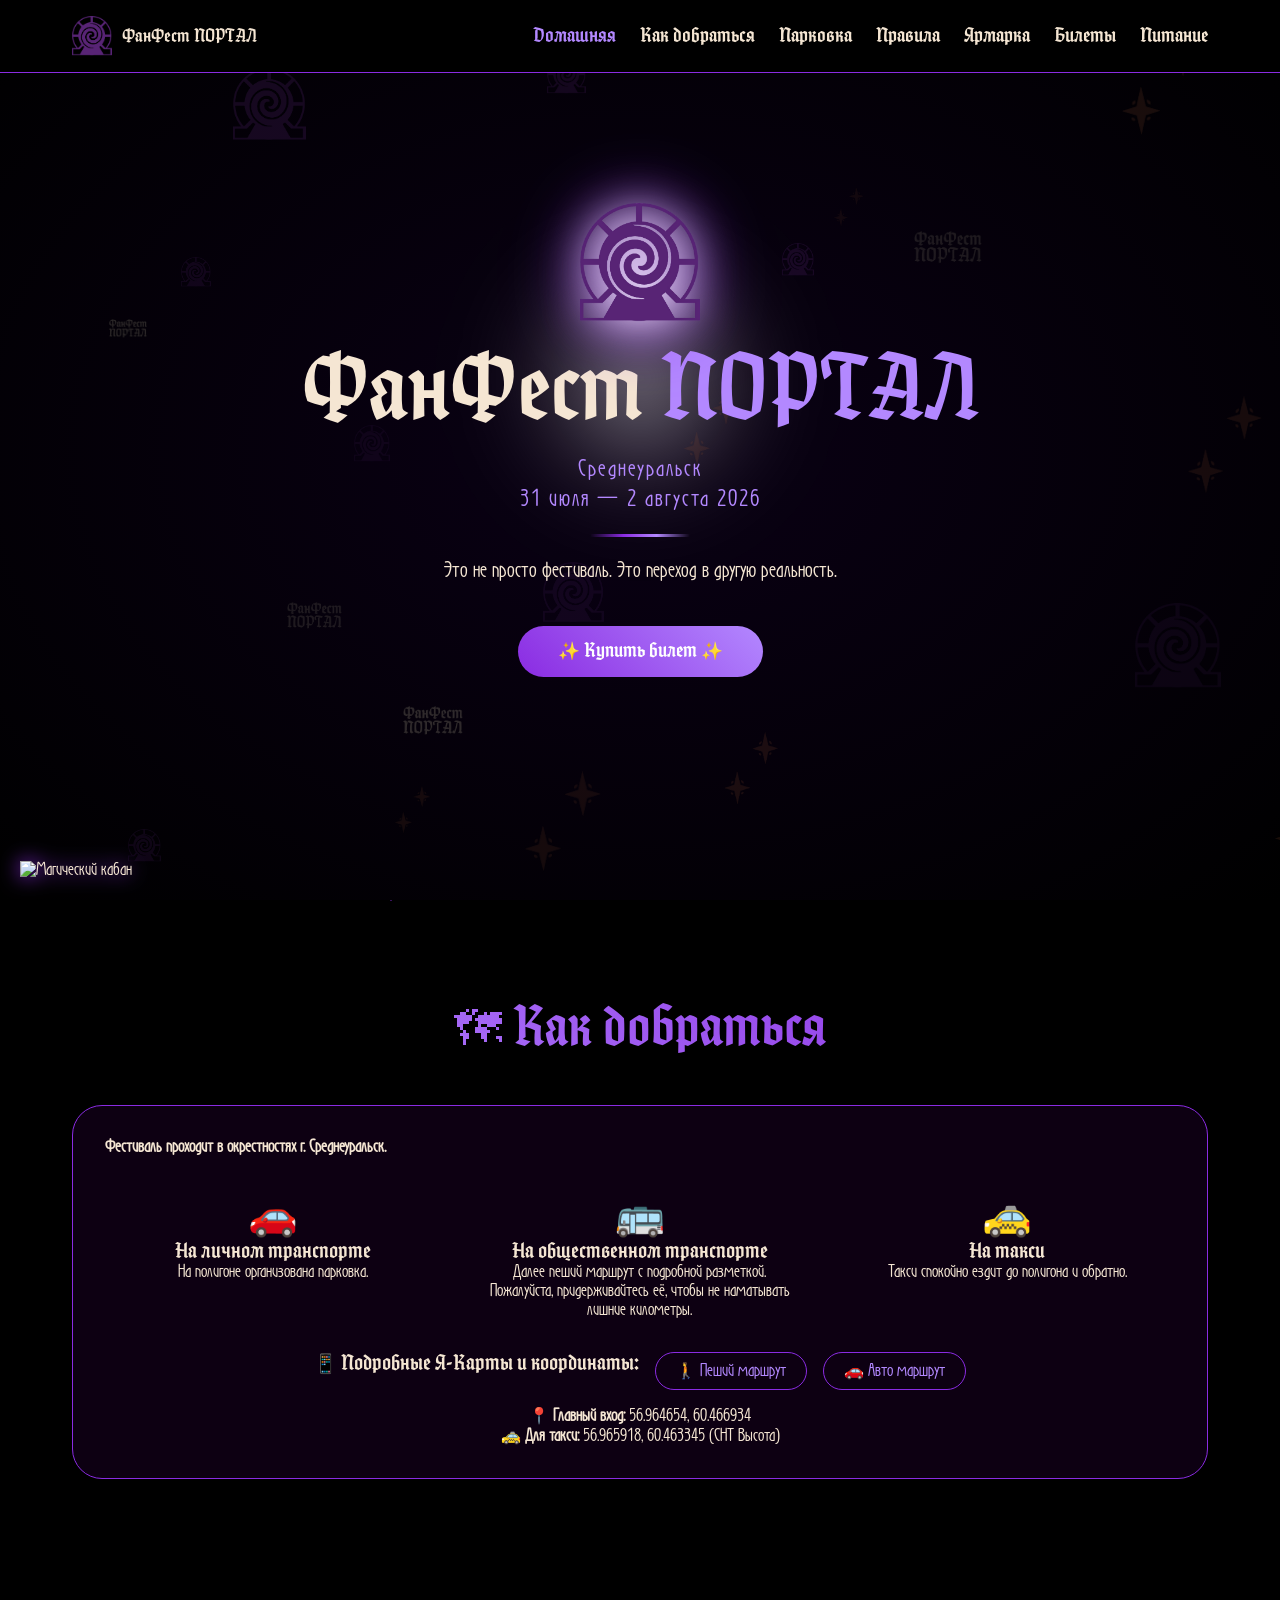
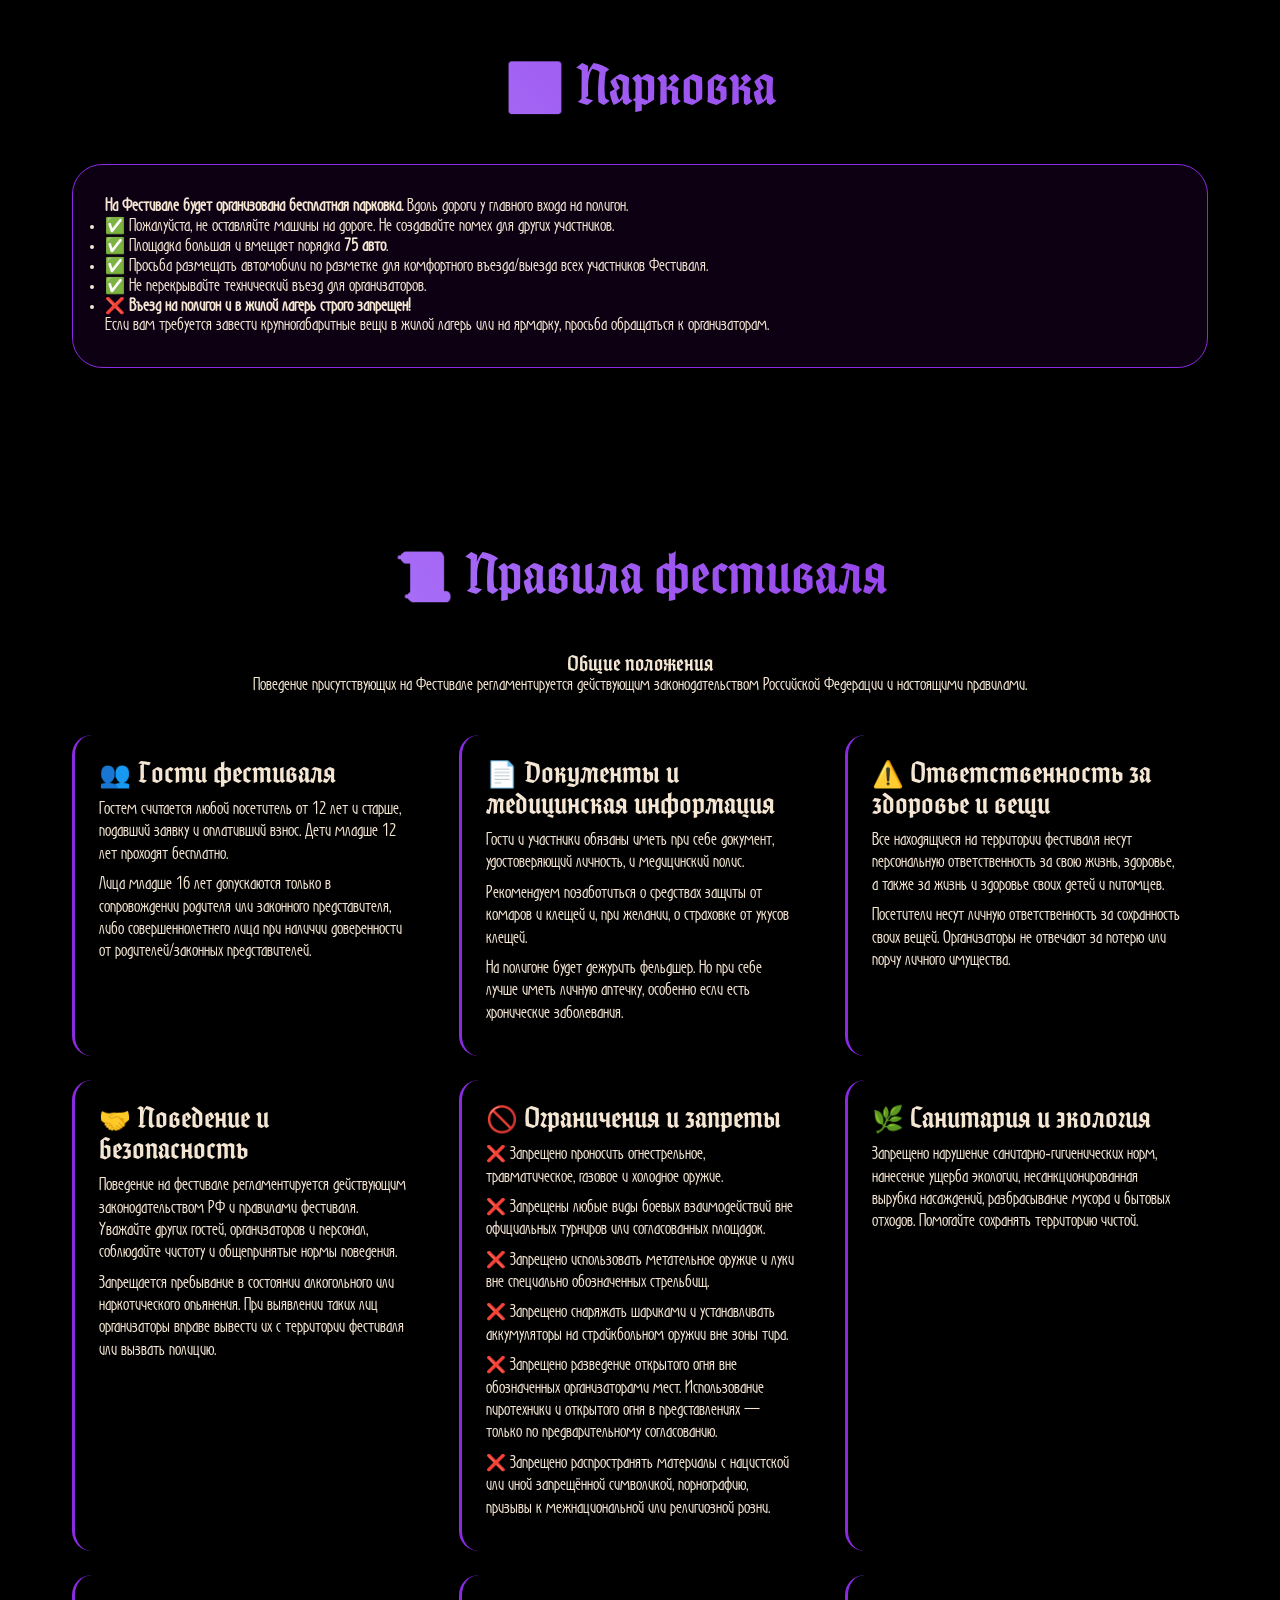
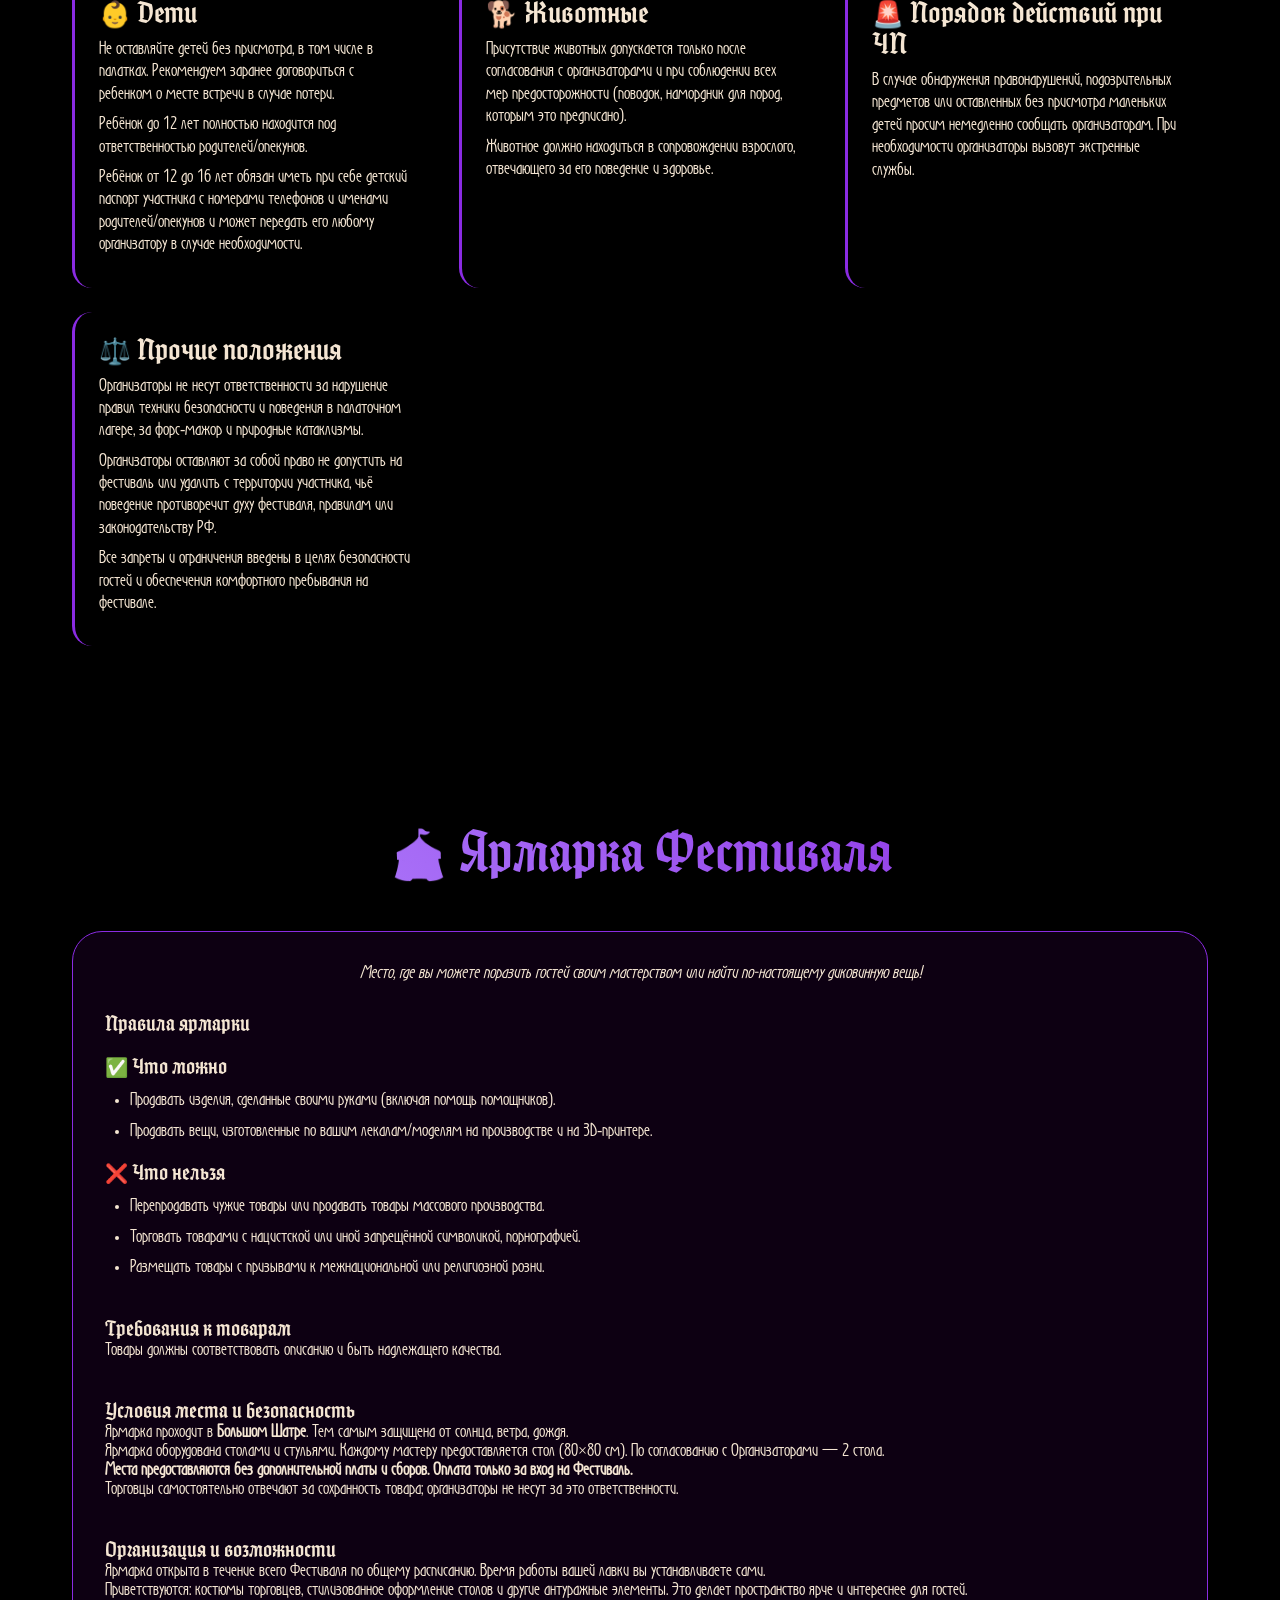
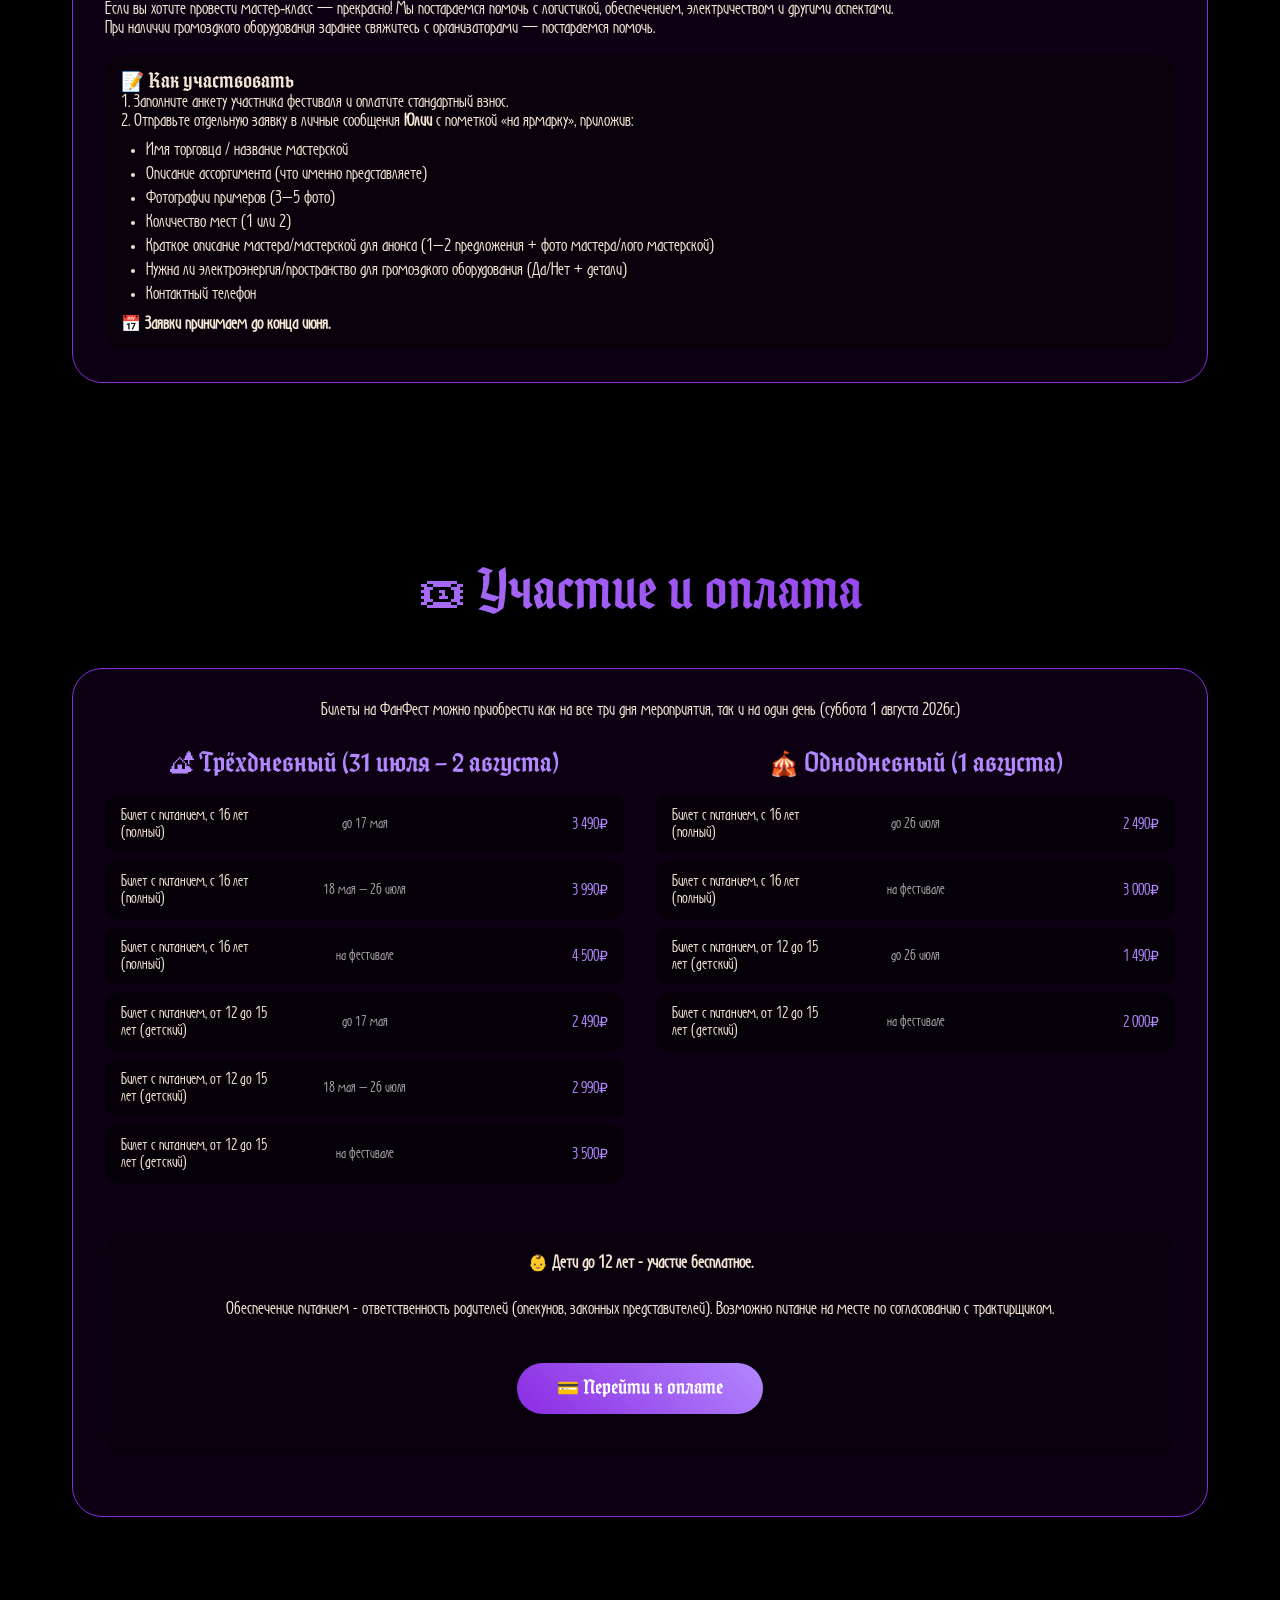
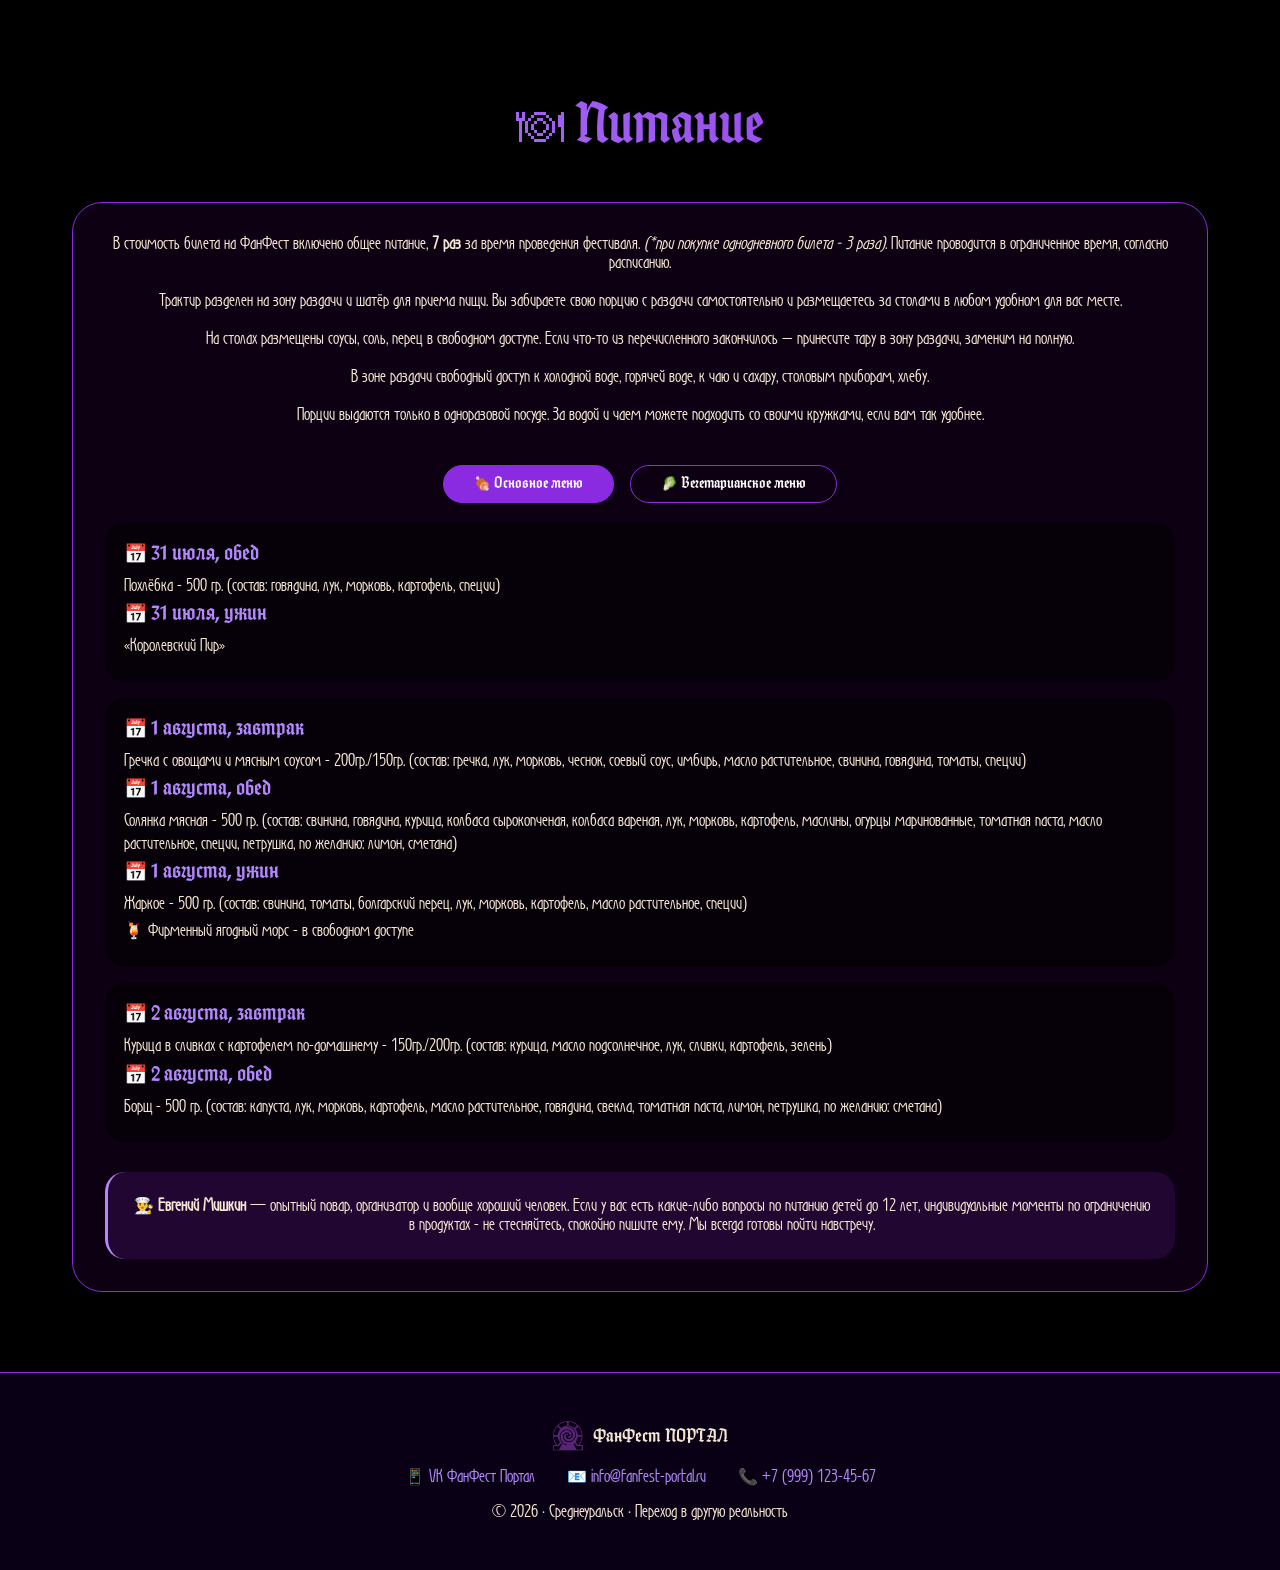
==== commit 34953f7c: "Add files via upload" ====
--- a/index.html
+++ b/index.html
@@ -9,15 +9,15 @@
     <link rel="stylesheet" href="CSS/style.css">
     <link href="https://fonts.googleapis.com/css2?family=Cormorant+Garamond:wght@400;500;600;700&family=UnifrakturMaguntia&display=swap" rel="stylesheet">
     <link rel="icon" type="image/png" href="img/portal.png">
-    <!-- Защита от кражи домена (обновлено для нового адреса) -->
-    <link href="https://fanfestportal-bot.github.io/fanfest-portal/" rel="canonical">
+    <!-- Защита от кражи домена (с поддержкой localhost) -->
+    <link href="https://laarcobaleno-bot.github.io/fanfest-portal/" rel="canonical">
     <script>
         const hostname = location.hostname;
-        if (hostname !== 'fanfestportal-bot.github.io' &&
+        if (hostname !== 'laarcobaleno-bot.github.io' &&
             hostname !== 'fanfest-portal.ru' &&
             hostname !== 'localhost' &&
             !hostname.startsWith('127.0.0.1')) {
-            window.location.href = 'https://fanfestportal-bot.github.io/fanfest-portal/';
+            window.location.href = 'https://laarcobaleno-bot.github.io/fanfest-portal/';
         }
     </script>
 </head>
@@ -46,7 +46,7 @@
     </nav>
 
     <main>
-        <!-- ГЛАВНЫЙ ЭКРАН С ПОРТАЛОМ -->
+                <!-- ГЛАВНЫЙ ЭКРАН С ПОРТАЛОМ -->
         <section id="home" class="section hero-section">
             <div class="portal-glow-bg"></div>
             <div class="container">
@@ -55,32 +55,13 @@
                     <h1 class="gothic-title">ФанФест <span class="neon">ПОРТАЛ</span></h1>
                     <p class="subtitle">Среднеуральск<br>31 июля — 2 августа 2026</p>
                     <div class="magic-line"></div>
-
-                    <!-- ОПИСАНИЕ ФЕСТИВАЛЯ -->
-                    <div class="fest-description">
-                        <p class="fest-tagline">🎉 ФЕСТИВАЛЬ ХОРОШЕГО НАСТРОЕНИЯ И АКТИВНОГО ОТДЫХА НА ПРИРОДЕ 🎉</p>
-                        <p class="fest-location">Погрузись в атмосферу любимых вселенных в получасе езды от города!</p>
-                        <p class="fest-quote">✨ Это не просто фестиваль. <strong>Это переход в другую реальность</strong> ✨</p>
-
-                        <div class="fest-features">
-                            <div class="feature-item">✨ Фандомные площадки и ролевые игры</div>
-                            <div class="feature-item">🗺️ Увлекательные квесты</div>
-                            <div class="feature-item">🎨 Ярмарка мастеров и авторские сувениры</div>
-                            <div class="feature-item">💃 Танцы, мастер-классы и перформансы</div>
-                            <div class="feature-item">🔥 Общий костёр для тёплых встреч</div>
-                            <div class="feature-item">🎬 Кинотеатр под открытым небом</div>
-                            <div class="feature-item">🍳 Вкуснейшие блюда в Трактире</div>
-                        </div>
-
-                        <p class="fest-universe">🌀 Вселенские знакомства ждут тебя! 🌀</p>
-                    </div>
-
+                    <p class="description">Это не просто фестиваль. Это переход в другую реальность.</p>
                     <a href="https://сплавимвсех.рф/ank_pm" target="_blank" class="cta-btn">✨ Купить билет ✨</a>
                 </div>
             </div>
         </section>
 
-        <!-- ===== КАК ДОБРАТЬСЯ ===== -->
+        <!-- ===== КАК ДОБРАТЬСЯ (ПОЛНАЯ ИНФОРМАЦИЯ) ===== -->
         <section id="how-to-get" class="section">
             <div class="container">
                 <h2 class="section-title">🗺 Как добраться</h2>
@@ -119,7 +100,7 @@
             </div>
         </section>
 
-        <!-- ===== ПАРКОВКА ===== -->
+        <!-- ===== ПАРКОВКА (ПОЛНАЯ ИНФОРМАЦИЯ) ===== -->
         <section id="parking" class="section">
             <div class="container">
                 <h2 class="section-title">🅿️ Парковка</h2>
@@ -137,7 +118,7 @@
             </div>
         </section>
 
-        <!-- ===== ПРАВИЛА ФЕСТИВАЛЯ ===== -->
+                <!-- ===== ПРАВИЛА ФЕСТИВАЛЯ (ПОЛНАЯ ИНФОРМАЦИЯ) ===== -->
         <section id="rules" class="section">
             <div class="container">
                 <h2 class="section-title">📜 Правила фестиваля</h2>
@@ -216,12 +197,12 @@
             </div>
         </section>
 
-        <!-- ===== ЯРМАРКА ===== -->
+        <!-- ===== ЯРМАРКА (ПОЛНАЯ ИНФОРМАЦИЯ) ===== -->
         <section id="fair" class="section">
             <div class="container">
                 <h2 class="section-title">🎪 Ярмарка Фестиваля</h2>
                 <div class="content-card">
-                    <p style="text-align: center; font-style: italic; margin-bottom: 30px;">место, где вы можете поразить гостей своим мастерством или найти по-настоящему диковинную вещь!</p>
+                    <p style="text-align: center; font-style: italic; margin-bottom: 30px;">Место, где вы можете поразить гостей своим мастерством или найти по-настоящему диковинную вещь!</p>
 
                     <h3>Правила ярмарки</h3>
 
@@ -277,7 +258,7 @@
             </div>
         </section>
 
-        <!-- ===== БИЛЕТЫ ===== -->
+        <!-- ===== БИЛЕТЫ (ПОЛНАЯ ИНФОРМАЦИЯ) ===== -->
         <section id="tickets" class="section">
             <div class="container">
                 <h2 class="section-title">🎟 Участие и оплата</h2>
@@ -289,18 +270,18 @@
                             <h3>🏕 Трёхдневный (31 июля – 2 августа)</h3>
                             <div class="ticket-card"><span>Билет с питанием, с 16 лет (полный)</span><span class="date">до 17 мая</span><span class="price">3 490₽</span></div>
                             <div class="ticket-card"><span>Билет с питанием, с 16 лет (полный)</span><span class="date">18 мая – 26 июля</span><span class="price">3 990₽</span></div>
-                            <div class="ticket-card"><span>Билет с питанием, с 16 лет (полный)</span><span class="date">на фестивале</span><span class="price">4 500₽</span></div>
+                            <div class="ticket-card warning"><span>Билет с питанием, с 16 лет (полный)</span><span class="date">на фестивале</span><span class="price">4 500₽</span></div>
                             <div class="ticket-card"><span>Билет с питанием, от 12 до 15 лет (детский)</span><span class="date">до 17 мая</span><span class="price">2 490₽</span></div>
                             <div class="ticket-card"><span>Билет с питанием, от 12 до 15 лет (детский)</span><span class="date">18 мая – 26 июля</span><span class="price">2 990₽</span></div>
-                            <div class="ticket-card"><span>Билет с питанием, от 12 до 15 лет (детский)</span><span class="date">на фестивале</span><span class="price">3 500₽</span></div>
+                            <div class="ticket-card warning"><span>Билет с питанием, от 12 до 15 лет (детский)</span><span class="date">на фестивале</span><span class="price">3 500₽</span></div>
                         </div>
 
                         <div class="ticket-type">
                             <h3>🎪 Однодневный (1 августа)</h3>
                             <div class="ticket-card"><span>Билет с питанием, с 16 лет (полный)</span><span class="date">до 26 июля</span><span class="price">2 490₽</span></div>
-                            <div class="ticket-card"><span>Билет с питанием, с 16 лет (полный)</span><span class="date">на фестивале</span><span class="price">3 000₽</span></div>
+                            <div class="ticket-card warning"><span>Билет с питанием, с 16 лет (полный)</span><span class="date">на фестивале</span><span class="price">3 000₽</span></div>
                             <div class="ticket-card"><span>Билет с питанием, от 12 до 15 лет (детский)</span><span class="date">до 26 июля</span><span class="price">1 490₽</span></div>
-                            <div class="ticket-card"><span>Билет с питанием, от 12 до 15 лет (детский)</span><span class="date">на фестивале</span><span class="price">2 000₽</span></div>
+                            <div class="ticket-card warning"><span>Билет с питанием, от 12 до 15 лет (детский)</span><span class="date">на фестивале</span><span class="price">2 000₽</span></div>
                         </div>
                     </div>
 
@@ -313,7 +294,7 @@
             </div>
         </section>
 
-        <!-- ===== ПИТАНИЕ / МЕНЮ ===== -->
+                <!-- ===== ПИТАНИЕ / МЕНЮ (ПОЛНАЯ ИНФОРМАЦИЯ) ===== -->
         <section id="menu" class="section">
             <div class="container">
                 <h2 class="section-title">🍽 Питание</h2>
@@ -421,6 +402,7 @@
         <div class="speech" id="speech">Эй… ты точно готов к порталу?</div>
     </div>
 
+
     <script src="JS/script.js"></script>
 </body>
 </html>
--- a/CSS/style.css
+++ b/CSS/style.css
@@ -219,78 +219,6 @@
     }
 }
 
-/* ===== ОПИСАНИЕ ФЕСТИВАЛЯ НА ГЛАВНОМ ЭКРАНЕ ===== */
-.fest-description {
-    max-width: 700px;
-    margin: 30px auto 20px;
-    padding: 20px;
-    background: rgba(26, 0, 37, 0.4);
-    backdrop-filter: blur(5px);
-    border-radius: 30px;
-    border: 1px solid rgba(139, 43, 226, 0.3);
-}
-
-.fest-tagline {
-    font-size: 1.1rem;
-    font-weight: bold;
-    color: #b388ff;
-    letter-spacing: 1px;
-    margin-bottom: 15px;
-    text-align: center;
-}
-
-.fest-location {
-    font-size: 1rem;
-    color: #f5e6d3;
-    margin-bottom: 15px;
-    text-align: center;
-}
-
-.fest-quote {
-    font-size: 1.2rem;
-    color: #b388ff;
-    font-style: italic;
-    text-align: center;
-    margin-bottom: 20px;
-    padding-bottom: 15px;
-    border-bottom: 1px solid rgba(139, 43, 226, 0.3);
-}
-
-.fest-quote strong {
-    color: #ffffff;
-    text-shadow: 0 0 10px #8a2be2;
-}
-
-.fest-features {
-    display: grid;
-    grid-template-columns: repeat(auto-fit, minmax(280px, 1fr));
-    gap: 12px;
-    margin: 20px 0;
-}
-
-.feature-item {
-    font-size: 0.95rem;
-    padding: 8px 12px;
-    background: rgba(0, 0, 0, 0.4);
-    border-radius: 25px;
-    text-align: center;
-    transition: all 0.3s ease;
-}
-
-.feature-item:hover {
-    background: rgba(138, 43, 226, 0.2);
-    transform: translateX(5px);
-}
-
-.fest-universe {
-    font-size: 1.1rem;
-    color: #b388ff;
-    text-align: center;
-    margin-top: 15px;
-    padding-top: 10px;
-    border-top: 1px solid rgba(139, 43, 226, 0.3);
-}
-
 /* ===== КНОПКИ ===== */
 .cta-btn, .buy-btn {
     background: linear-gradient(45deg, #8a2be2, #b388ff);
@@ -511,6 +439,7 @@
     margin: 8px 0;
     border-radius: 12px;
     transition: all 0.3s ease;
+    /* Убираем рамку и заливку */
     border: none;
 }
 
@@ -543,6 +472,7 @@
 
 .ticket-card.warning {
     background: rgba(0,0,0,0.5);
+    /* Убираем рамку у предупреждения тоже */
     border: none;
 }
 
@@ -552,6 +482,40 @@
     padding: 20px;
     background: rgba(0,0,0,0.3);
     border-radius: 20px;
+}
+
+/* Мобильная версия для билетов */
+@media (max-width: 768px) {
+    .tickets-container {
+        grid-template-columns: 1fr;
+        gap: 1.5rem;
+    }
+
+    .ticket-card {
+        flex-direction: column;
+        align-items: flex-start;
+        gap: 5px;
+    }
+
+    .ticket-card span {
+        width: 100%;
+        min-width: auto;
+        font-size: 0.85rem;
+    }
+
+    .ticket-card .date {
+        text-align: left;
+        min-width: auto;
+        font-size: 0.75rem;
+    }
+
+    .ticket-card .price {
+        text-align: left;
+        min-width: auto;
+        font-size: 0.9rem;
+        margin-top: 5px;
+        color: #b388ff;
+    }
 }
 
 /* ===== ПИТАНИЕ ===== */
@@ -787,33 +751,6 @@
         margin-top: 30px;
     }
 
-    .fest-description {
-        padding: 15px;
-        margin: 20px auto;
-    }
-
-    .fest-tagline {
-        font-size: 0.9rem;
-    }
-
-    .fest-quote {
-        font-size: 1rem;
-    }
-
-    .fest-features {
-        grid-template-columns: 1fr;
-        gap: 8px;
-    }
-
-    .feature-item {
-        font-size: 0.85rem;
-        padding: 6px 10px;
-    }
-
-    .fest-universe {
-        font-size: 0.95rem;
-    }
-
     .rules-grid {
         grid-template-columns: 1fr;
     }
@@ -833,19 +770,17 @@
     .ticket-card span {
         width: 100%;
         min-width: auto;
-        font-size: 0.85rem;
     }
 
     .ticket-card .date {
         text-align: left;
         min-width: auto;
-        font-size: 0.75rem;
     }
 
     .ticket-card .price {
         text-align: left;
         min-width: auto;
-        font-size: 0.9rem;
+        font-size: 1.2rem;
         margin-top: 5px;
     }
 
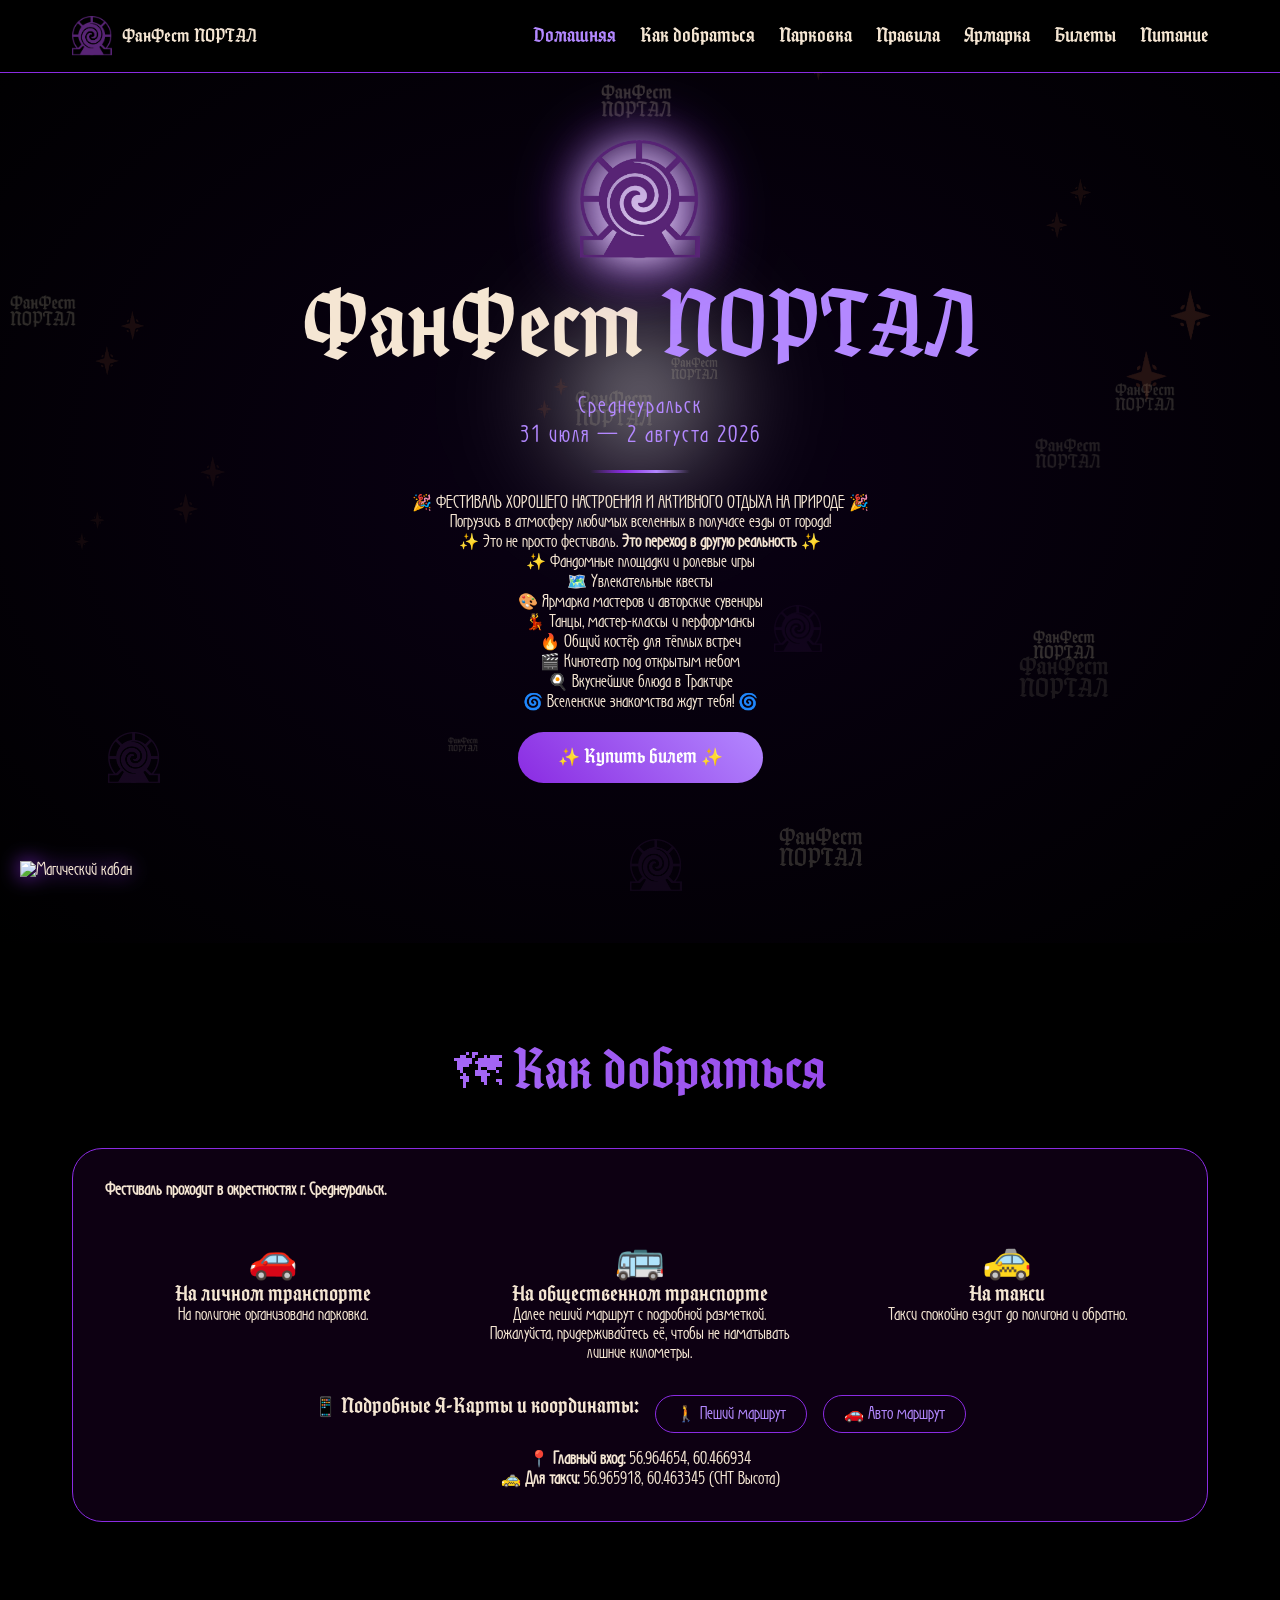
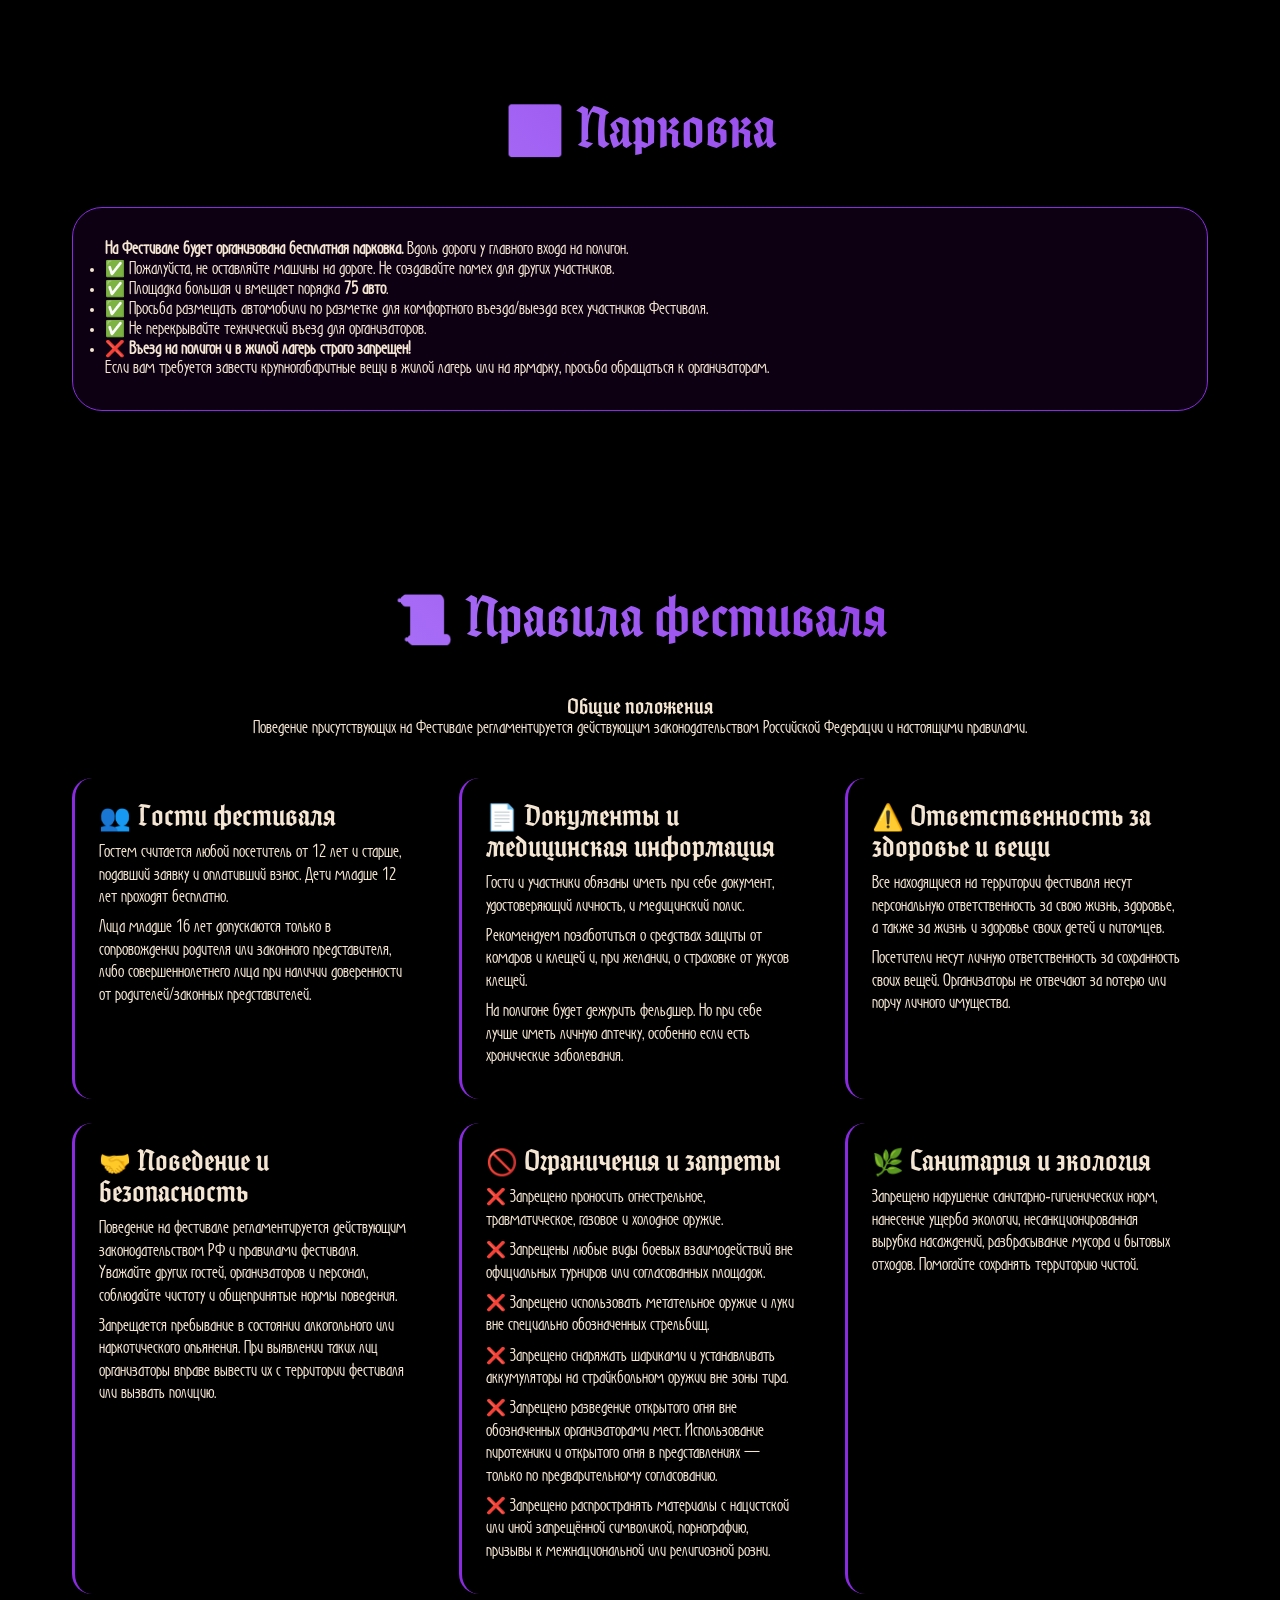
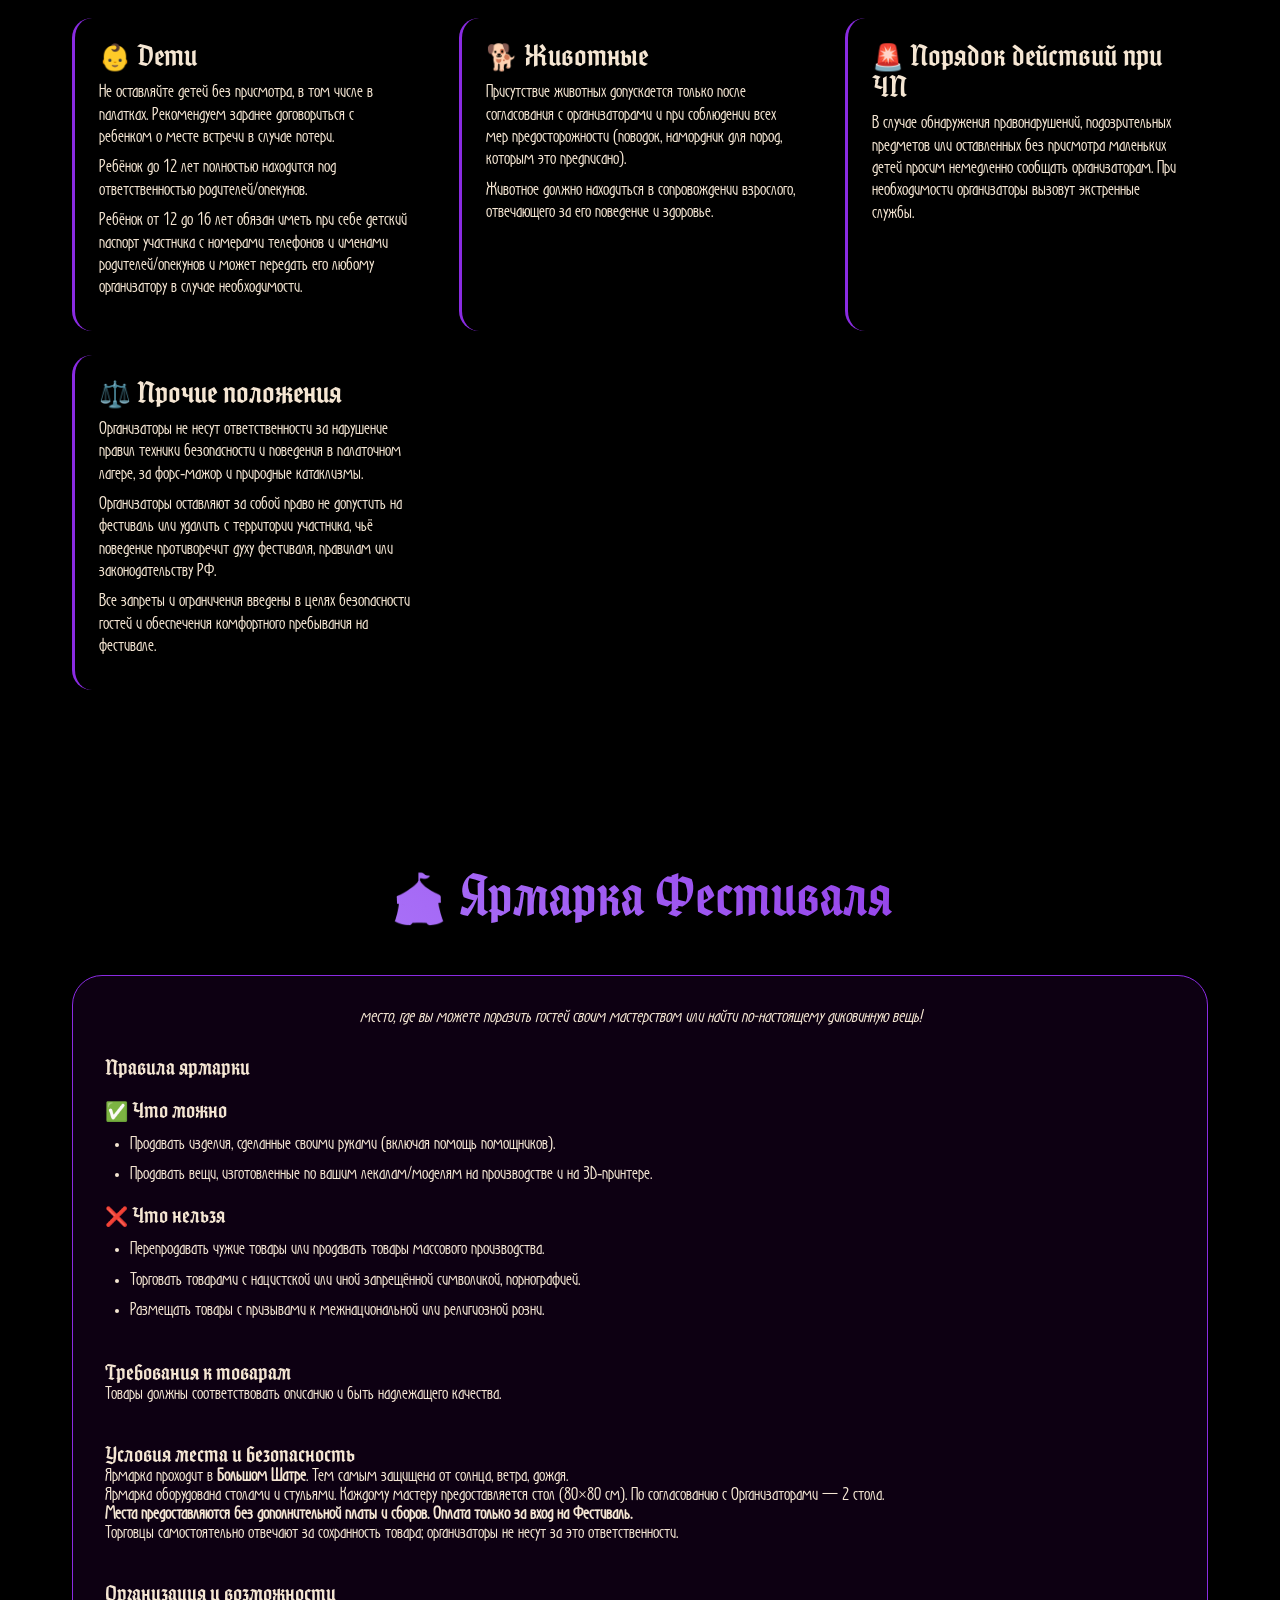
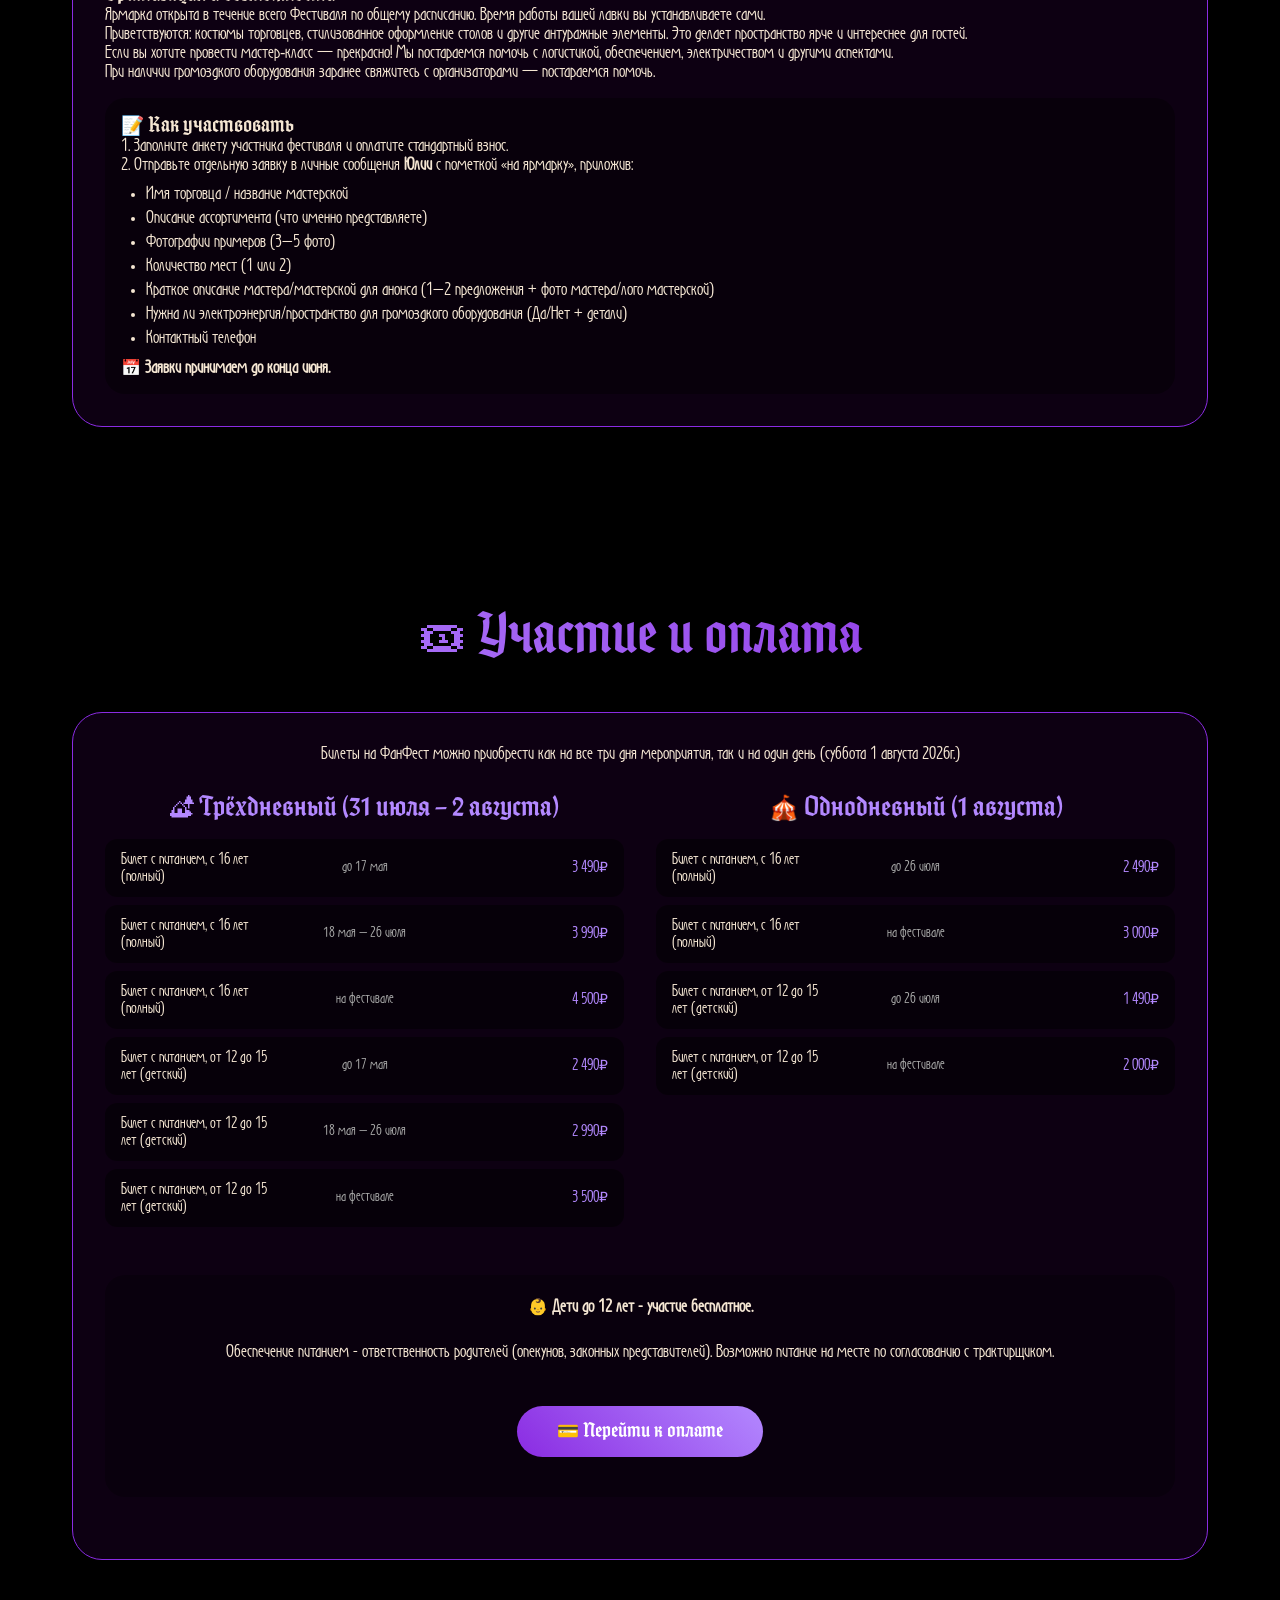
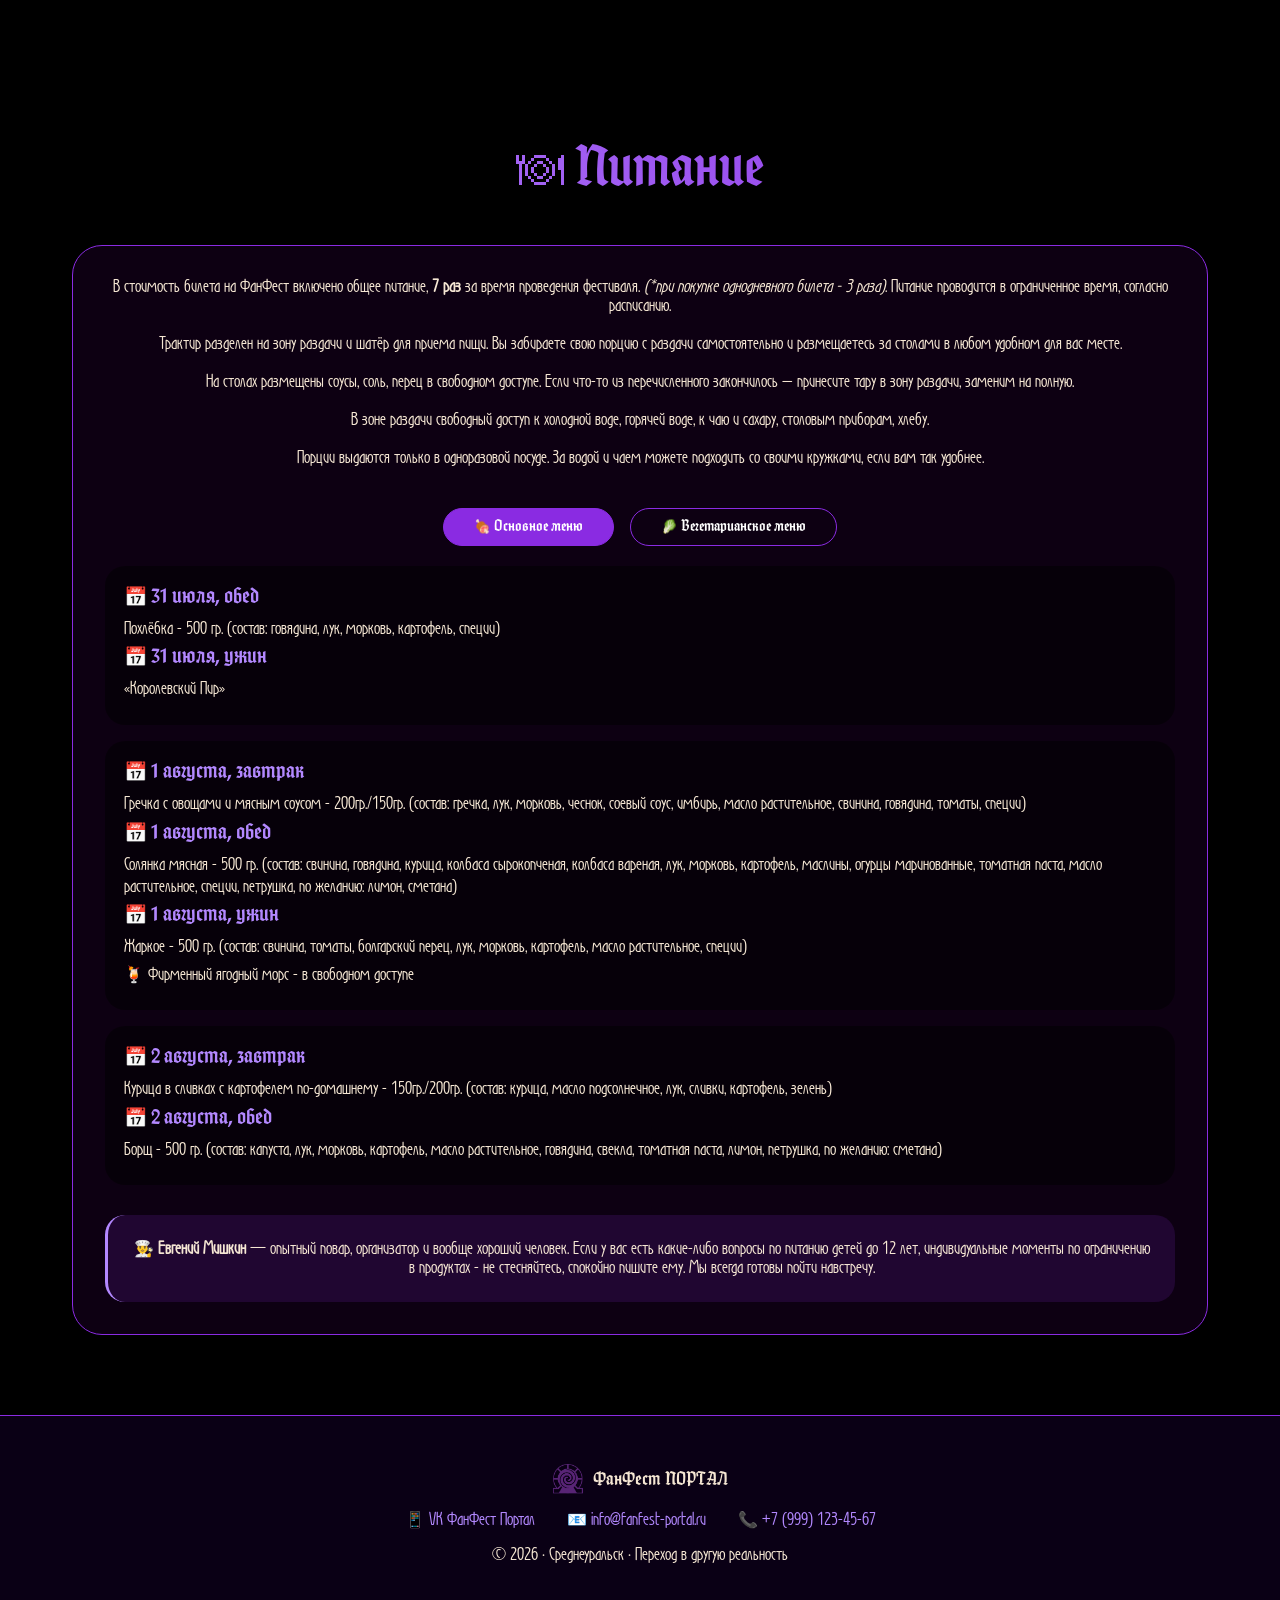
==== commit bc50c72d: "Add files via upload" ====
--- a/index.html
+++ b/index.html
@@ -9,7 +9,7 @@
     <link rel="stylesheet" href="CSS/style.css">
     <link href="https://fonts.googleapis.com/css2?family=Cormorant+Garamond:wght@400;500;600;700&family=UnifrakturMaguntia&display=swap" rel="stylesheet">
     <link rel="icon" type="image/png" href="img/portal.png">
-    <!-- Защита от кражи домена (с поддержкой localhost) -->
+    <!-- Защита от кражи домена -->
     <link href="https://laarcobaleno-bot.github.io/fanfest-portal/" rel="canonical">
     <script>
         const hostname = location.hostname;
@@ -55,13 +55,32 @@
                     <h1 class="gothic-title">ФанФест <span class="neon">ПОРТАЛ</span></h1>
                     <p class="subtitle">Среднеуральск<br>31 июля — 2 августа 2026</p>
                     <div class="magic-line"></div>
-                    <p class="description">Это не просто фестиваль. Это переход в другую реальность.</p>
+
+                    <!-- НОВОЕ ОПИСАНИЕ ФЕСТИВАЛЯ -->
+                    <div class="fest-description">
+                        <p class="fest-tagline">🎉 ФЕСТИВАЛЬ ХОРОШЕГО НАСТРОЕНИЯ И АКТИВНОГО ОТДЫХА НА ПРИРОДЕ 🎉</p>
+                        <p class="fest-location">Погрузись в атмосферу любимых вселенных в получасе езды от города!</p>
+                        <p class="fest-quote">✨ Это не просто фестиваль. <strong>Это переход в другую реальность</strong> ✨</p>
+
+                        <div class="fest-features">
+                            <div class="feature-item">✨ Фандомные площадки и ролевые игры</div>
+                            <div class="feature-item">🗺️ Увлекательные квесты</div>
+                            <div class="feature-item">🎨 Ярмарка мастеров и авторские сувениры</div>
+                            <div class="feature-item">💃 Танцы, мастер-классы и перформансы</div>
+                            <div class="feature-item">🔥 Общий костёр для тёплых встреч</div>
+                            <div class="feature-item">🎬 Кинотеатр под открытым небом</div>
+                            <div class="feature-item">🍳 Вкуснейшие блюда в Трактире</div>
+                        </div>
+
+                        <p class="fest-universe">🌀 Вселенские знакомства ждут тебя! 🌀</p>
+                    </div>
+
                     <a href="https://сплавимвсех.рф/ank_pm" target="_blank" class="cta-btn">✨ Купить билет ✨</a>
                 </div>
             </div>
         </section>
 
-        <!-- ===== КАК ДОБРАТЬСЯ (ПОЛНАЯ ИНФОРМАЦИЯ) ===== -->
+        <!-- ===== КАК ДОБРАТЬСЯ ===== -->
         <section id="how-to-get" class="section">
             <div class="container">
                 <h2 class="section-title">🗺 Как добраться</h2>
@@ -100,7 +119,7 @@
             </div>
         </section>
 
-        <!-- ===== ПАРКОВКА (ПОЛНАЯ ИНФОРМАЦИЯ) ===== -->
+        <!-- ===== ПАРКОВКА ===== -->
         <section id="parking" class="section">
             <div class="container">
                 <h2 class="section-title">🅿️ Парковка</h2>
@@ -118,7 +137,7 @@
             </div>
         </section>
 
-                <!-- ===== ПРАВИЛА ФЕСТИВАЛЯ (ПОЛНАЯ ИНФОРМАЦИЯ) ===== -->
+        <!-- ===== ПРАВИЛА ФЕСТИВАЛЯ ===== -->
         <section id="rules" class="section">
             <div class="container">
                 <h2 class="section-title">📜 Правила фестиваля</h2>
@@ -197,12 +216,12 @@
             </div>
         </section>
 
-        <!-- ===== ЯРМАРКА (ПОЛНАЯ ИНФОРМАЦИЯ) ===== -->
+        <!-- ===== ЯРМАРКА ===== -->
         <section id="fair" class="section">
             <div class="container">
                 <h2 class="section-title">🎪 Ярмарка Фестиваля</h2>
                 <div class="content-card">
-                    <p style="text-align: center; font-style: italic; margin-bottom: 30px;">Место, где вы можете поразить гостей своим мастерством или найти по-настоящему диковинную вещь!</p>
+                    <p style="text-align: center; font-style: italic; margin-bottom: 30px;">место, где вы можете поразить гостей своим мастерством или найти по-настоящему диковинную вещь!</p>
 
                     <h3>Правила ярмарки</h3>
 
@@ -258,7 +277,7 @@
             </div>
         </section>
 
-        <!-- ===== БИЛЕТЫ (ПОЛНАЯ ИНФОРМАЦИЯ) ===== -->
+        <!-- ===== БИЛЕТЫ ===== -->
         <section id="tickets" class="section">
             <div class="container">
                 <h2 class="section-title">🎟 Участие и оплата</h2>
@@ -270,18 +289,18 @@
                             <h3>🏕 Трёхдневный (31 июля – 2 августа)</h3>
                             <div class="ticket-card"><span>Билет с питанием, с 16 лет (полный)</span><span class="date">до 17 мая</span><span class="price">3 490₽</span></div>
                             <div class="ticket-card"><span>Билет с питанием, с 16 лет (полный)</span><span class="date">18 мая – 26 июля</span><span class="price">3 990₽</span></div>
-                            <div class="ticket-card warning"><span>Билет с питанием, с 16 лет (полный)</span><span class="date">на фестивале</span><span class="price">4 500₽</span></div>
+                            <div class="ticket-card"><span>Билет с питанием, с 16 лет (полный)</span><span class="date">на фестивале</span><span class="price">4 500₽</span></div>
                             <div class="ticket-card"><span>Билет с питанием, от 12 до 15 лет (детский)</span><span class="date">до 17 мая</span><span class="price">2 490₽</span></div>
                             <div class="ticket-card"><span>Билет с питанием, от 12 до 15 лет (детский)</span><span class="date">18 мая – 26 июля</span><span class="price">2 990₽</span></div>
-                            <div class="ticket-card warning"><span>Билет с питанием, от 12 до 15 лет (детский)</span><span class="date">на фестивале</span><span class="price">3 500₽</span></div>
+                            <div class="ticket-card"><span>Билет с питанием, от 12 до 15 лет (детский)</span><span class="date">на фестивале</span><span class="price">3 500₽</span></div>
                         </div>
 
                         <div class="ticket-type">
                             <h3>🎪 Однодневный (1 августа)</h3>
                             <div class="ticket-card"><span>Билет с питанием, с 16 лет (полный)</span><span class="date">до 26 июля</span><span class="price">2 490₽</span></div>
-                            <div class="ticket-card warning"><span>Билет с питанием, с 16 лет (полный)</span><span class="date">на фестивале</span><span class="price">3 000₽</span></div>
+                            <div class="ticket-card"><span>Билет с питанием, с 16 лет (полный)</span><span class="date">на фестивале</span><span class="price">3 000₽</span></div>
                             <div class="ticket-card"><span>Билет с питанием, от 12 до 15 лет (детский)</span><span class="date">до 26 июля</span><span class="price">1 490₽</span></div>
-                            <div class="ticket-card warning"><span>Билет с питанием, от 12 до 15 лет (детский)</span><span class="date">на фестивале</span><span class="price">2 000₽</span></div>
+                            <div class="ticket-card"><span>Билет с питанием, от 12 до 15 лет (детский)</span><span class="date">на фестивале</span><span class="price">2 000₽</span></div>
                         </div>
                     </div>
 
@@ -294,7 +313,7 @@
             </div>
         </section>
 
-                <!-- ===== ПИТАНИЕ / МЕНЮ (ПОЛНАЯ ИНФОРМАЦИЯ) ===== -->
+        <!-- ===== ПИТАНИЕ / МЕНЮ ===== -->
         <section id="menu" class="section">
             <div class="container">
                 <h2 class="section-title">🍽 Питание</h2>
@@ -402,7 +421,6 @@
         <div class="speech" id="speech">Эй… ты точно готов к порталу?</div>
     </div>
 
-
     <script src="JS/script.js"></script>
 </body>
 </html>
--- a/CSS/style.css
+++ b/CSS/style.css
@@ -439,7 +439,6 @@
     margin: 8px 0;
     border-radius: 12px;
     transition: all 0.3s ease;
-    /* Убираем рамку и заливку */
     border: none;
 }
 
@@ -472,7 +471,6 @@
 
 .ticket-card.warning {
     background: rgba(0,0,0,0.5);
-    /* Убираем рамку у предупреждения тоже */
     border: none;
 }
 
@@ -482,40 +480,6 @@
     padding: 20px;
     background: rgba(0,0,0,0.3);
     border-radius: 20px;
-}
-
-/* Мобильная версия для билетов */
-@media (max-width: 768px) {
-    .tickets-container {
-        grid-template-columns: 1fr;
-        gap: 1.5rem;
-    }
-
-    .ticket-card {
-        flex-direction: column;
-        align-items: flex-start;
-        gap: 5px;
-    }
-
-    .ticket-card span {
-        width: 100%;
-        min-width: auto;
-        font-size: 0.85rem;
-    }
-
-    .ticket-card .date {
-        text-align: left;
-        min-width: auto;
-        font-size: 0.75rem;
-    }
-
-    .ticket-card .price {
-        text-align: left;
-        min-width: auto;
-        font-size: 0.9rem;
-        margin-top: 5px;
-        color: #b388ff;
-    }
 }
 
 /* ===== ПИТАНИЕ ===== */
@@ -770,17 +734,19 @@
     .ticket-card span {
         width: 100%;
         min-width: auto;
+        font-size: 0.85rem;
     }
 
     .ticket-card .date {
         text-align: left;
         min-width: auto;
+        font-size: 0.75rem;
     }
 
     .ticket-card .price {
         text-align: left;
         min-width: auto;
-        font-size: 1.2rem;
+        font-size: 0.9rem;
         margin-top: 5px;
     }
 
@@ -854,4 +820,107 @@
     #boar {
         width: 100px;
     }
+
+/* ===== ОПИСАНИЕ ФЕСТИВАЛЯ НА ГЛАВНОМ ЭКРАНЕ ===== */
+.fest-description {
+    max-width: 700px;
+    margin: 30px auto 20px;
+    padding: 20px;
+    background: rgba(26, 0, 37, 0.4);
+    backdrop-filter: blur(5px);
+    border-radius: 30px;
+    border: 1px solid rgba(139, 43, 226, 0.3);
+}
+
+.fest-tagline {
+    font-size: 1.1rem;
+    font-weight: bold;
+    color: #b388ff;
+    letter-spacing: 1px;
+    margin-bottom: 15px;
+    text-align: center;
+}
+
+.fest-location {
+    font-size: 1rem;
+    color: #f5e6d3;
+    margin-bottom: 15px;
+    text-align: center;
+}
+
+.fest-quote {
+    font-size: 1.2rem;
+    color: #b388ff;
+    font-style: italic;
+    text-align: center;
+    margin-bottom: 20px;
+    padding-bottom: 15px;
+    border-bottom: 1px solid rgba(139, 43, 226, 0.3);
+}
+
+.fest-quote strong {
+    color: #ffffff;
+    text-shadow: 0 0 10px #8a2be2;
+}
+
+.fest-features {
+    display: grid;
+    grid-template-columns: repeat(auto-fit, minmax(280px, 1fr));
+    gap: 12px;
+    margin: 20px 0;
+}
+
+.feature-item {
+    font-size: 0.95rem;
+    padding: 8px 12px;
+    background: rgba(0, 0, 0, 0.4);
+    border-radius: 25px;
+    text-align: center;
+    transition: all 0.3s ease;
+}
+
+.feature-item:hover {
+    background: rgba(138, 43, 226, 0.2);
+    transform: translateX(5px);
+}
+
+.fest-universe {
+    font-size: 1.1rem;
+    color: #b388ff;
+    text-align: center;
+    margin-top: 15px;
+    padding-top: 10px;
+    border-top: 1px solid rgba(139, 43, 226, 0.3);
+}
+
+/* Адаптив для мобильных */
+@media (max-width: 768px) {
+    .fest-description {
+        padding: 15px;
+        margin: 20px auto;
+    }
+
+    .fest-tagline {
+        font-size: 0.9rem;
+    }
+
+    .fest-quote {
+        font-size: 1rem;
+    }
+
+    .fest-features {
+        grid-template-columns: 1fr;
+        gap: 8px;
+    }
+
+    .feature-item {
+        font-size: 0.85rem;
+        padding: 6px 10px;
+    }
+
+    .fest-universe {
+        font-size: 0.95rem;
+    }
+}
+
 }
